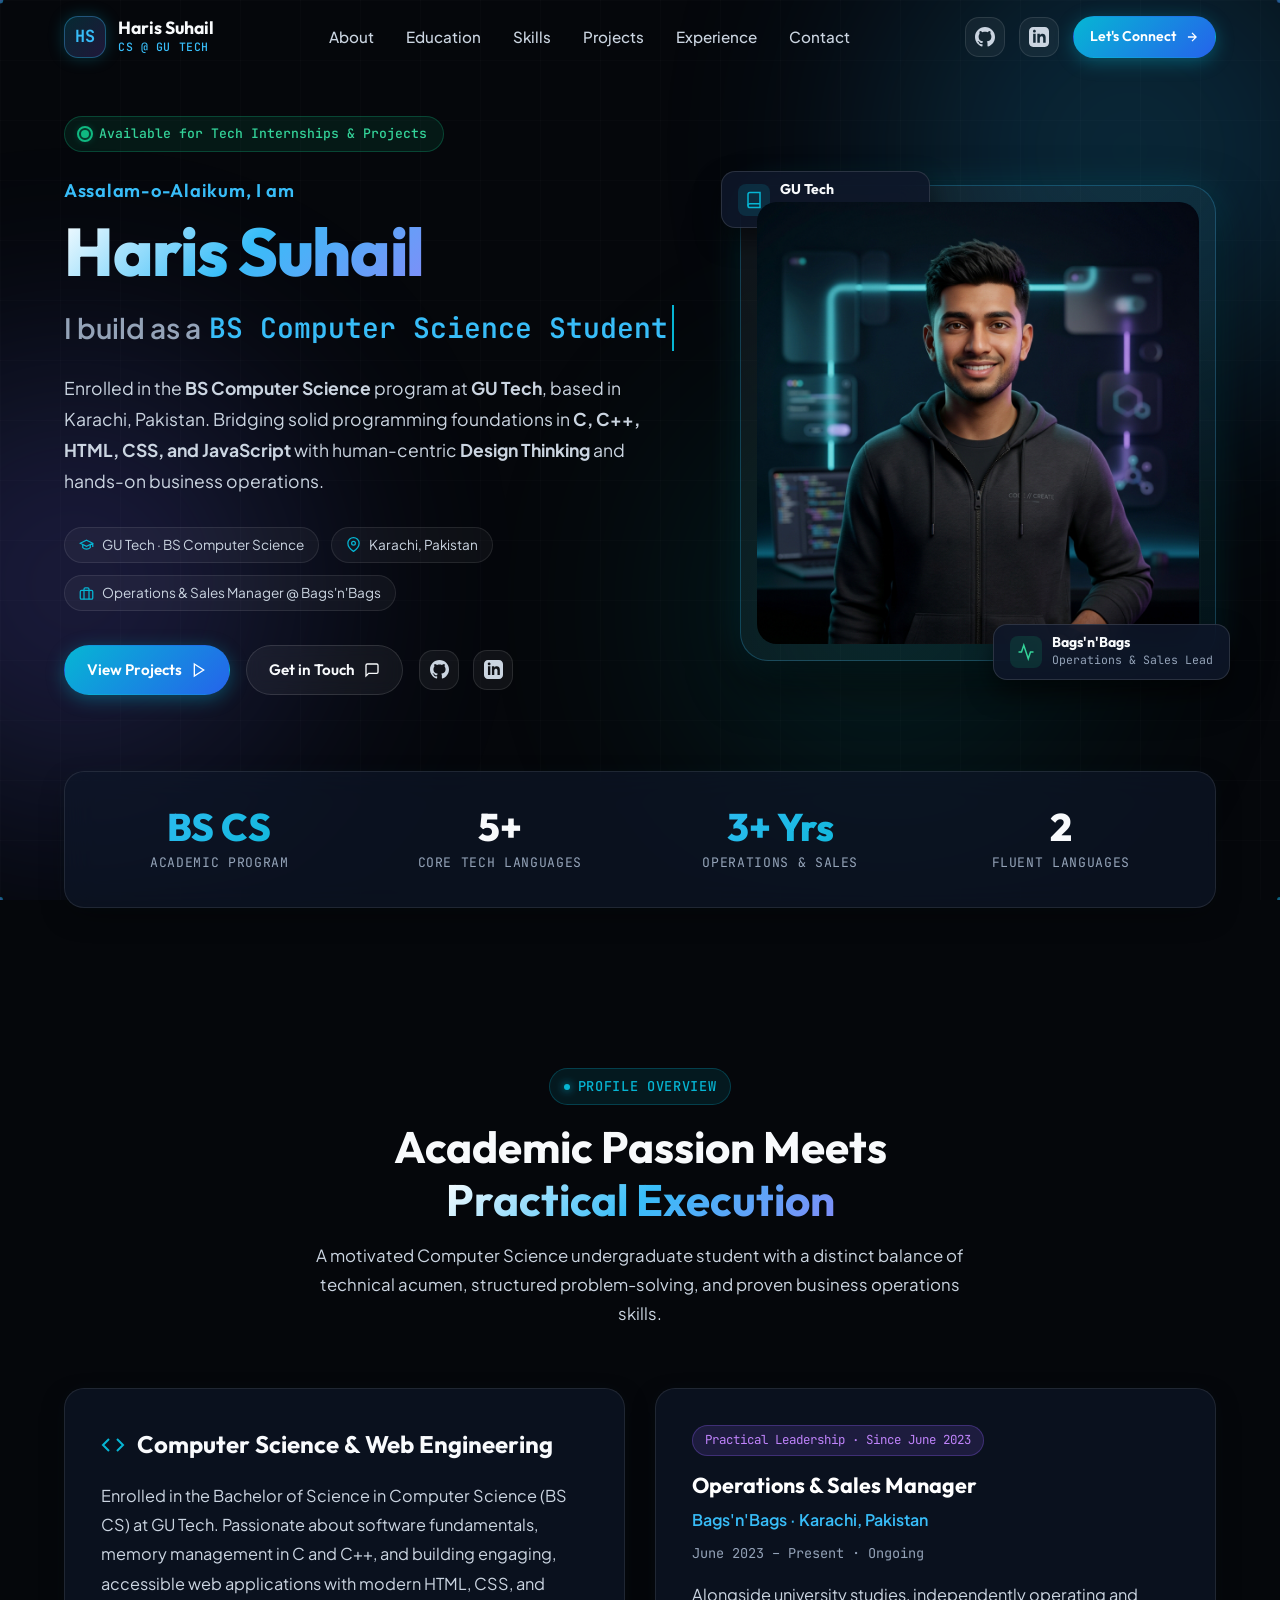
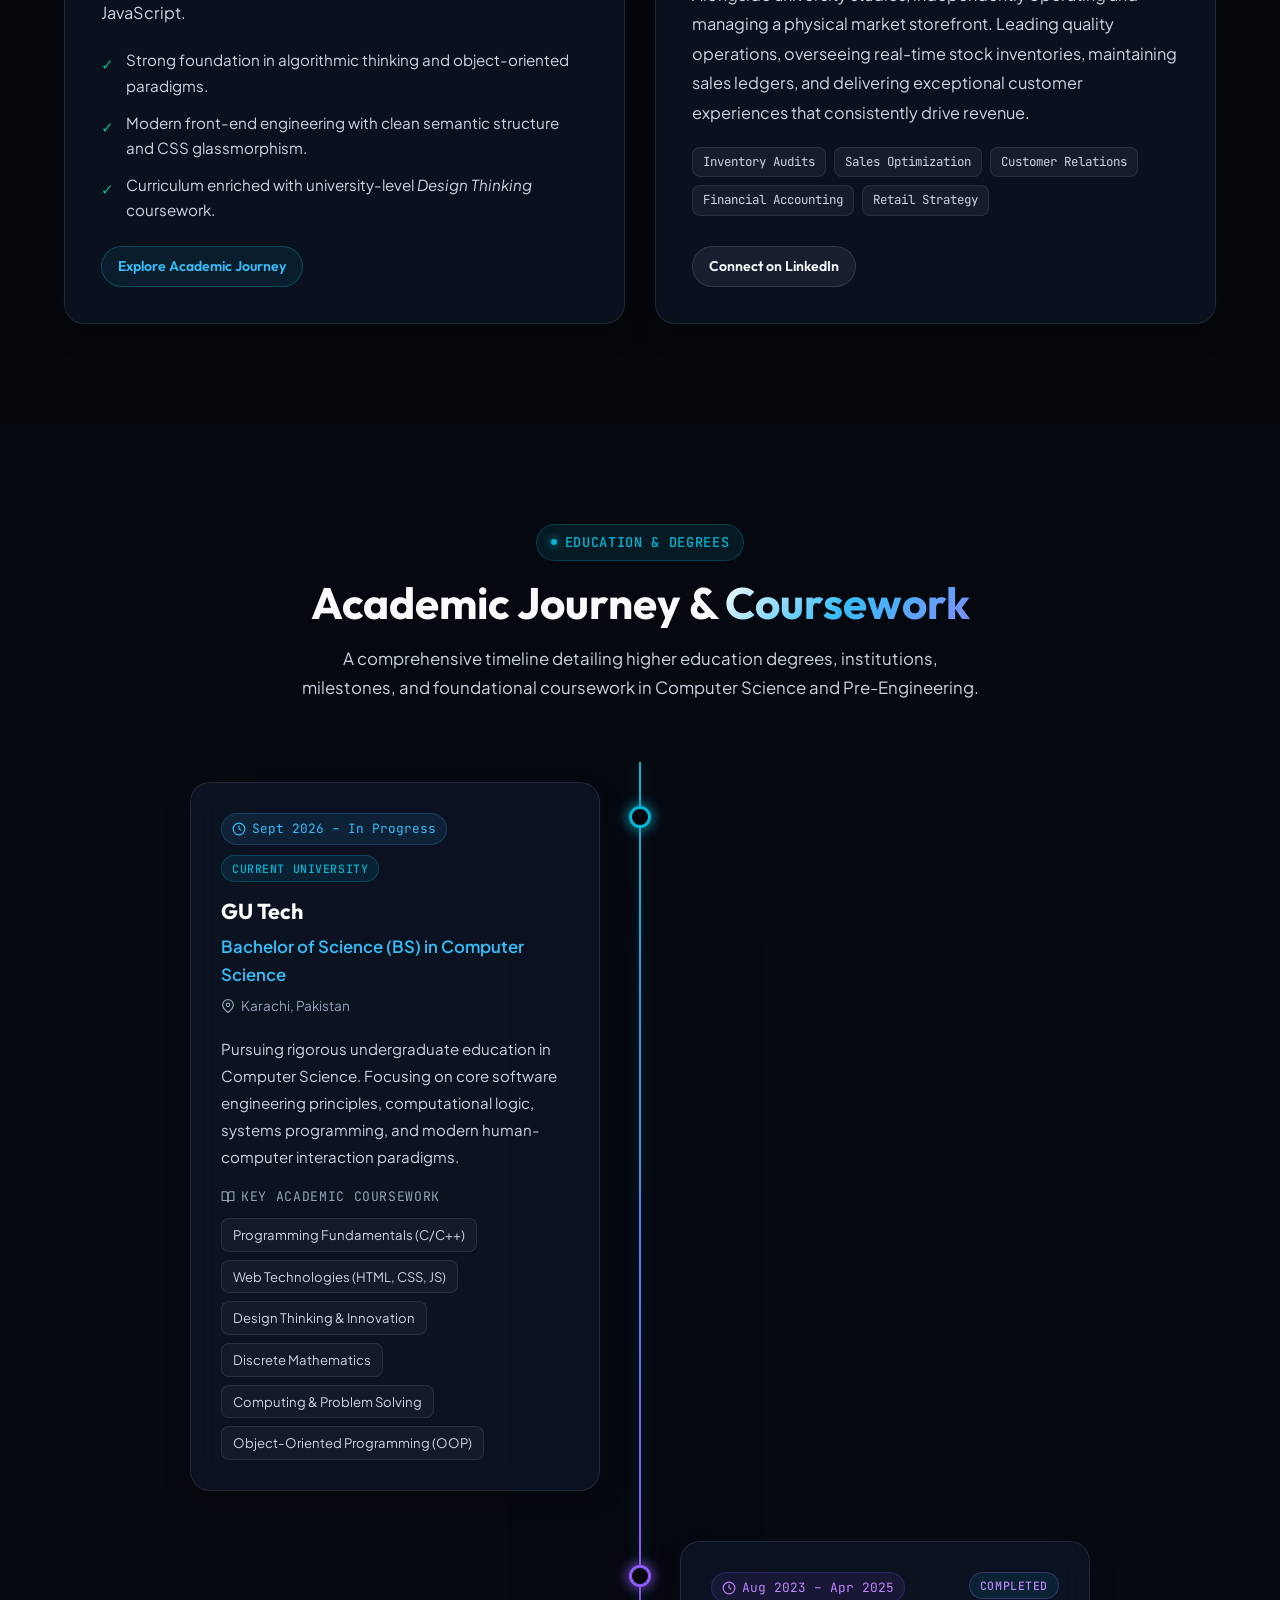
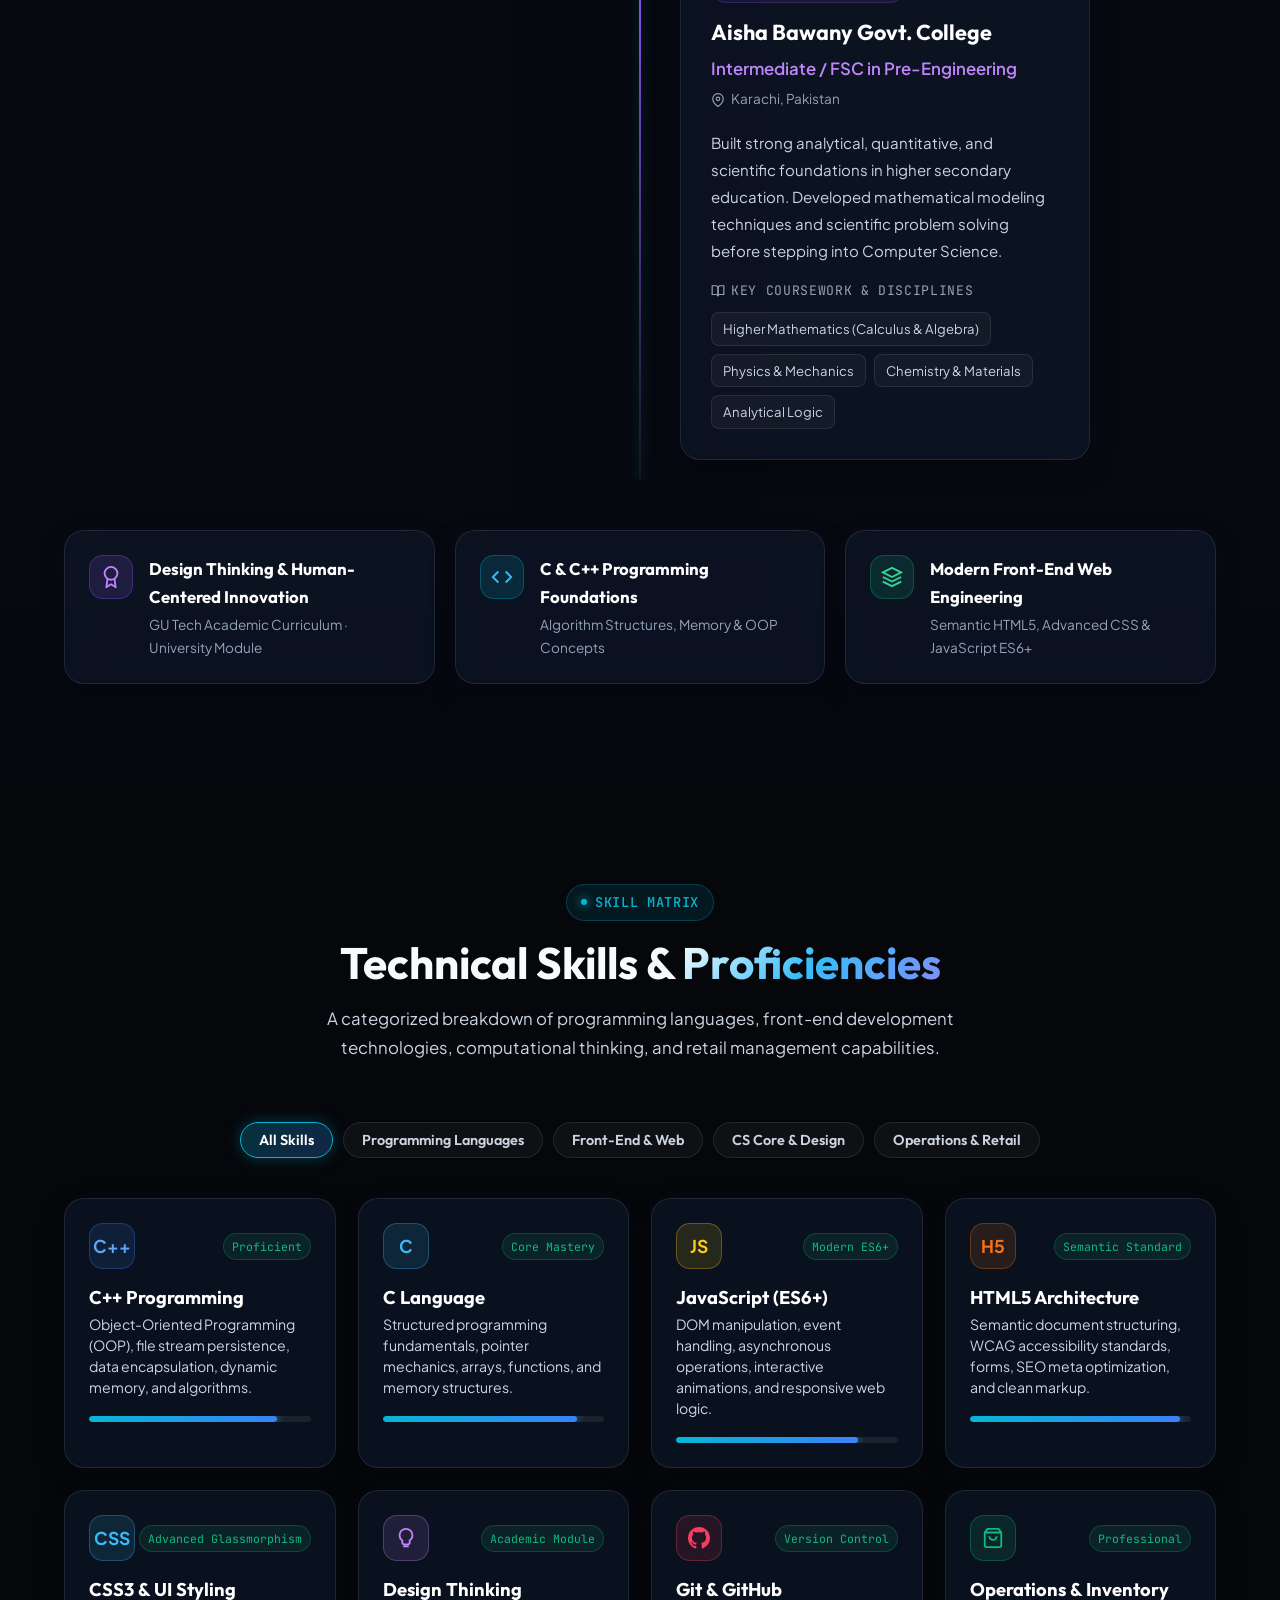
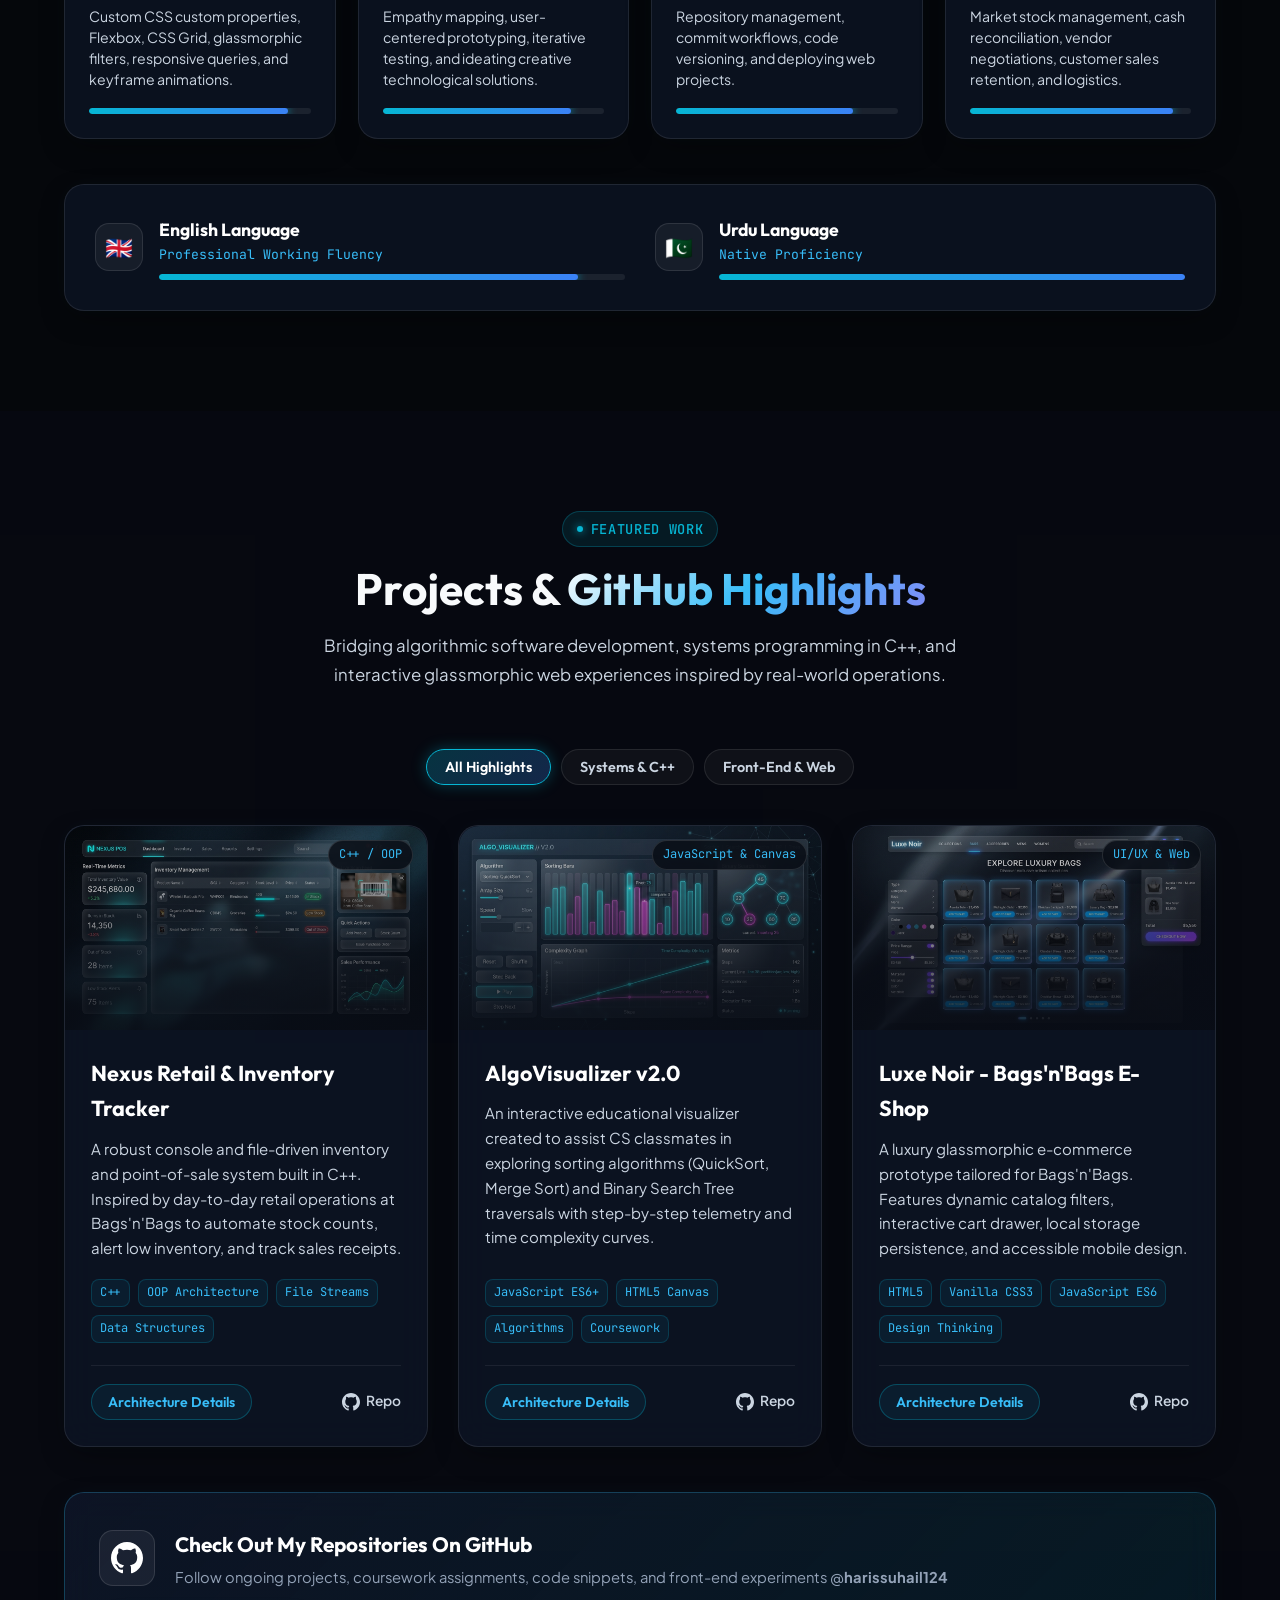
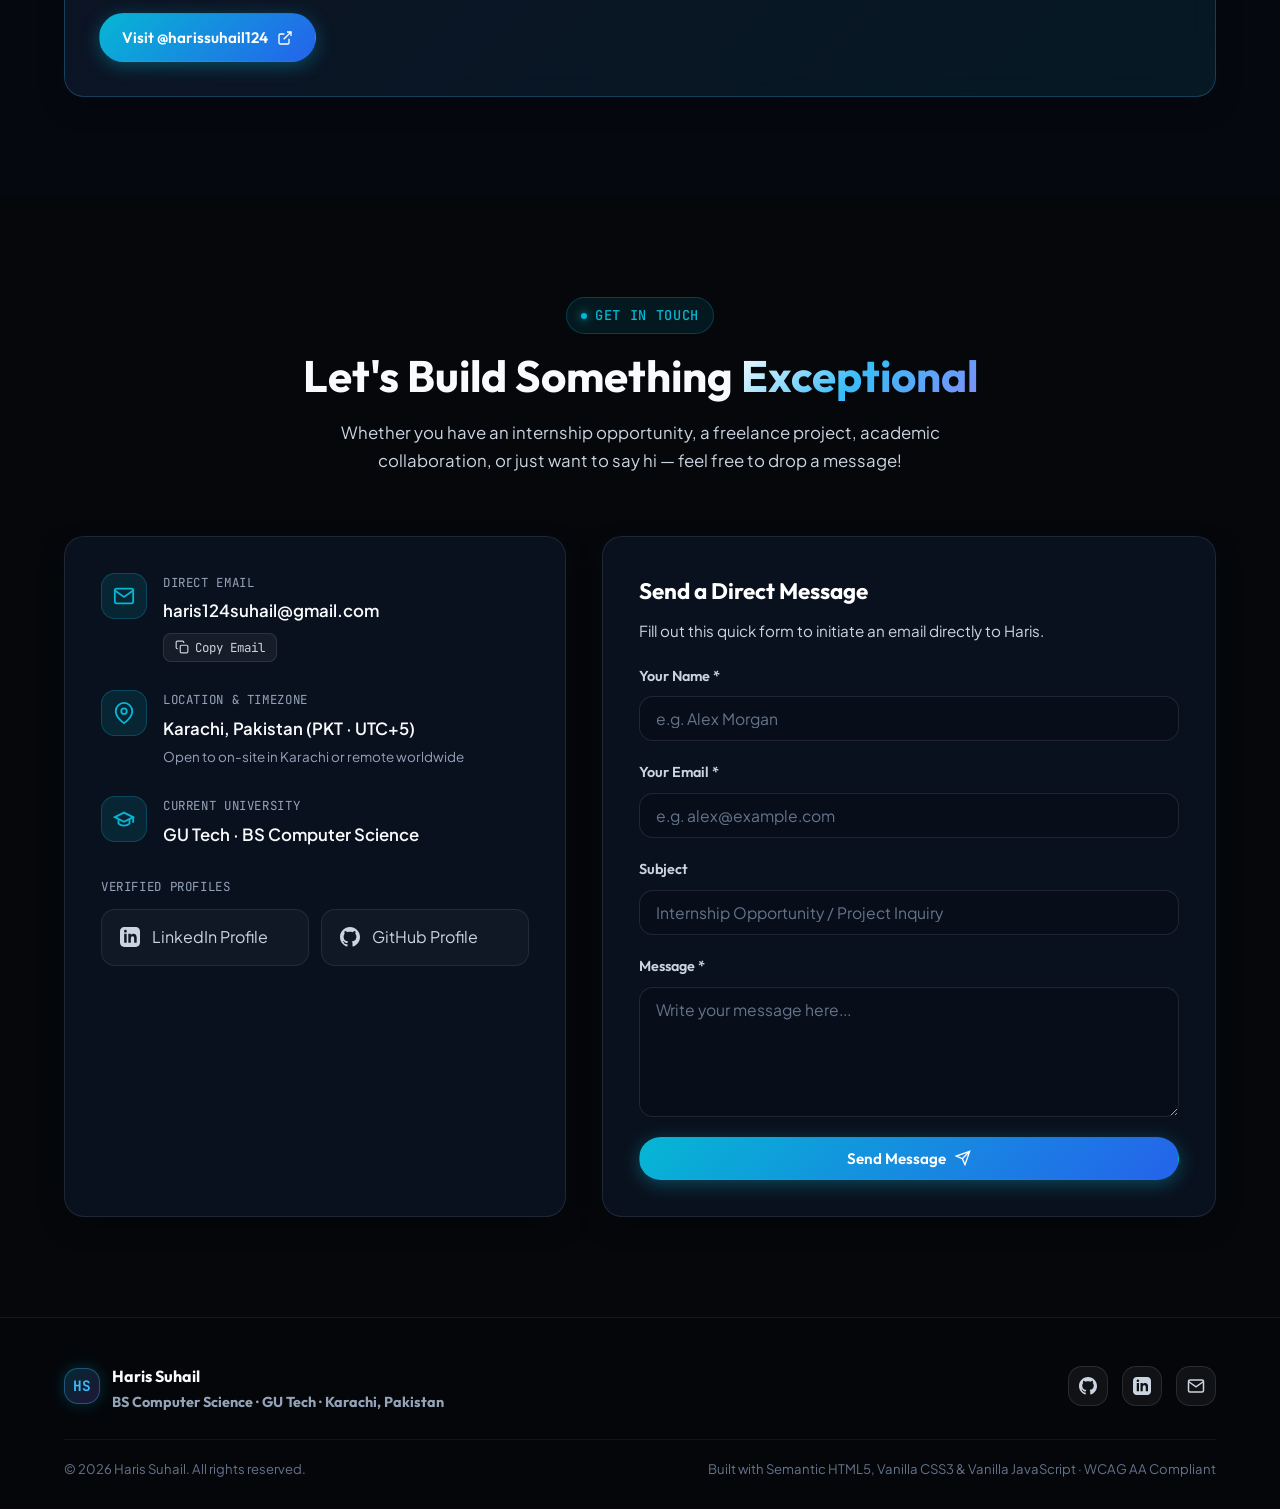
==== index.html @ 2cd6a923 "Pushing my first portfolio code" ====
<!DOCTYPE html>
<html lang="en">
<head>
  <meta charset="UTF-8">
  <meta name="viewport" content="width=device-width, initial-scale=1.0">
  <title>Haris Suhail | BS Computer Science Student & Front-End Developer</title>
  
  <!-- Meta Information & SEO -->
  <meta name="description" content="Personal Portfolio of Haris Suhail — BS Computer Science Student at GU Tech, Front-End Developer, and Operations Specialist based in Karachi, Pakistan. Explore academic coursework, projects, and skills.">
  <meta name="keywords" content="Haris Suhail, Computer Science, GU Tech, Aisha Bawany Govt College, Front-End Developer, C++, JavaScript, Karachi, Pakistan, Portfolio, Bags'n'Bags">
  <meta name="author" content="Haris Suhail">
  <meta name="theme-color" content="#05070b">

  <!-- Open Graph / Social Cards -->
  <meta property="og:type" content="website">
  <meta property="og:title" content="Haris Suhail | BS Computer Science & Front-End Developer">
  <meta property="og:description" content="Explore Haris Suhail's academic journey at GU Tech, technical skills in C, C++, HTML, CSS, JavaScript, and retail operations leadership.">
  <meta property="og:image" content="assets/avatar.jpg">
  
  <!-- Favicon -->
  <link rel="icon" type="image/svg+xml" href="data:image/svg+xml,<svg xmlns='http://www.w3.org/2000/svg' viewBox='0 0 100 100'><rect width='100' height='100' rx='25' fill='%2306b6d4'/><text x='50%' y='55%' dominant-baseline='central' text-anchor='middle' fill='%23000' font-size='50' font-family='sans-serif' font-weight='900'>HS</text></svg>">

  <!-- Google Fonts Preconnect -->
  <link rel="preconnect" href="https://fonts.googleapis.com">
  <link rel="preconnect" href="https://fonts.gstatic.com" crossorigin>

  <!-- Main Stylesheet -->
  <link rel="stylesheet" href="css/style.css">
</head>

<body>
  <!-- Keyboard Accessibility Skip Link -->
  <a href="#main-content" class="skip-link">Skip to main content</a>

  <!-- Ambient Dynamic Canvas Background & Glow Orbs -->
  <canvas id="ambient-canvas" aria-hidden="true"></canvas>
  <div class="background-glows" aria-hidden="true">
    <div class="glow-orb glow-orb-1"></div>
    <div class="glow-orb glow-orb-2"></div>
    <div class="glow-orb glow-orb-3"></div>
  </div>
  <div class="grid-overlay" aria-hidden="true"></div>

  <!-- ==========================================================================
       SITE HEADER & NAVIGATION
       ========================================================================== -->
  <header class="navbar-wrapper" role="banner">
    <div class="container navbar">
      <!-- Monogram Brand Logo -->
      <a href="#hero" class="nav-brand" aria-label="Haris Suhail Home">
        <div class="brand-badge" aria-hidden="true">HS</div>
        <div class="brand-text">
          <span class="brand-name">Haris Suhail</span>
          <span class="brand-tagline">CS @ GU TECH</span>
        </div>
      </a>

      <!-- Desktop Nav Menu -->
      <nav class="nav-navigation" aria-label="Primary Navigation">
        <ul class="nav-menu">
          <li><a href="#about" class="nav-link">About</a></li>
          <li><a href="#education" class="nav-link">Education</a></li>
          <li><a href="#skills" class="nav-link">Skills</a></li>
          <li><a href="#projects" class="nav-link">Projects</a></li>
          <li><a href="#experience" class="nav-link">Experience</a></li>
          <li><a href="#contact" class="nav-link">Contact</a></li>
        </ul>
      </nav>

      <!-- Desktop Actions -->
      <div class="nav-actions">
        <a href="https://github.com/harissuhail124" target="_blank" rel="noopener noreferrer" class="social-icon-btn" aria-label="GitHub Profile" title="GitHub Profile">
          <svg width="20" height="20" fill="currentColor" viewBox="0 0 24 24" aria-hidden="true"><path d="M12 0c-6.626 0-12 5.373-12 12 0 5.302 3.438 9.8 8.207 11.387.599.111.793-.261.793-.577v-2.234c-3.338.726-4.033-1.416-4.033-1.416-.546-1.387-1.333-1.756-1.333-1.756-1.089-.745.083-.729.083-.729 1.205.084 1.839 1.237 1.839 1.237 1.07 1.834 2.807 1.304 3.492.997.107-.775.418-1.305.762-1.604-2.665-.305-5.467-1.334-5.467-5.931 0-1.311.469-2.381 1.236-3.221-.124-.303-.535-1.524.117-3.176 0 0 1.008-.322 3.301 1.23.957-.266 1.983-.399 3.003-.404 1.02.005 2.047.138 3.006.404 2.291-1.552 3.297-1.23 3.297-1.23.653 1.653.242 2.874.118 3.176.77.84 1.235 1.911 1.235 3.221 0 4.609-2.807 5.624-5.479 5.921.43.372.823 1.102.823 2.222v3.293c0 .319.192.694.801.576 4.765-1.589 8.199-6.086 8.199-11.386 0-6.627-5.373-12-12-12z"/></svg>
        </a>
        <a href="https://www.linkedin.com/in/haris-suhail-5436482b0/?lipi=urn%3Ali%3Apage%3Ad_flagship3_profile_view_base_contact_details%3B%2B8%2BP4H3%2FSPmTKkFSfOHPBg%3D%3D" target="_blank" rel="noopener noreferrer" class="social-icon-btn" aria-label="LinkedIn Profile" title="LinkedIn Profile">
          <svg width="20" height="20" fill="currentColor" viewBox="0 0 24 24" aria-hidden="true"><path d="M19 0h-14c-2.761 0-5 2.239-5 5v14c0 2.761 2.239 5 5 5h14c2.762 0 5-2.239 5-5v-14c0-2.761-2.238-5-5-5zm-11 19h-3v-11h3v11zm-1.5-12.268c-.966 0-1.75-.79-1.75-1.764s.784-1.764 1.75-1.764 1.75.79 1.75 1.764-.783 1.764-1.75 1.764zm13.5 12.268h-3v-5.604c0-3.368-4-3.113-4 0v5.604h-3v-11h3v1.765c1.396-2.586 7-2.777 7 2.476v6.759z"/></svg>
        </a>
        <a href="#contact" class="btn btn-primary btn-sm">
          <span>Let's Connect</span>
          <svg width="14" height="14" fill="none" stroke="currentColor" stroke-width="2.2" viewBox="0 0 24 24" aria-hidden="true"><path d="M5 12h14M12 5l7 7-7 7"/></svg>
        </a>
      </div>

      <!-- Mobile Hamburger Button -->
      <button class="mobile-toggle" id="mobile-toggle" aria-label="Toggle Navigation Menu" aria-expanded="false" aria-controls="mobile-drawer">
        <span class="hamburger-line" aria-hidden="true"></span>
      </button>
    </div>
  </header>

  <!-- Mobile Navigation Drawer -->
  <div class="drawer-backdrop" id="drawer-backdrop" aria-hidden="true"></div>
  <aside class="mobile-drawer" id="mobile-drawer" aria-label="Mobile Menu">
    <ul class="mobile-menu-links">
      <li><a href="#about" class="mobile-nav-link">About</a></li>
      <li><a href="#education" class="mobile-nav-link">Education Journey</a></li>
      <li><a href="#skills" class="mobile-nav-link">Technical Skills</a></li>
      <li><a href="#projects" class="mobile-nav-link">Projects & GitHub</a></li>
      <li><a href="#experience" class="mobile-nav-link">Operations Experience</a></li>
      <li><a href="#contact" class="mobile-nav-link">Contact & Socials</a></li>
    </ul>

    <div class="mobile-drawer-footer">
      <div class="mobile-socials">
        <a href="https://github.com/harissuhail124" target="_blank" rel="noopener noreferrer" class="social-icon-btn" aria-label="GitHub Profile">
          <svg width="20" height="20" fill="currentColor" viewBox="0 0 24 24"><path d="M12 0c-6.626 0-12 5.373-12 12 0 5.302 3.438 9.8 8.207 11.387.599.111.793-.261.793-.577v-2.234c-3.338.726-4.033-1.416-4.033-1.416-.546-1.387-1.333-1.756-1.333-1.756-1.089-.745.083-.729.083-.729 1.205.084 1.839 1.237 1.839 1.237 1.07 1.834 2.807 1.304 3.492.997.107-.775.418-1.305.762-1.604-2.665-.305-5.467-1.334-5.467-5.931 0-1.311.469-2.381 1.236-3.221-.124-.303-.535-1.524.117-3.176 0 0 1.008-.322 3.301 1.23.957-.266 1.983-.399 3.003-.404 1.02.005 2.047.138 3.006.404 2.291-1.552 3.297-1.23 3.297-1.23.653 1.653.242 2.874.118 3.176.77.84 1.235 1.911 1.235 3.221 0 4.609-2.807 5.624-5.479 5.921.43.372.823 1.102.823 2.222v3.293c0 .319.192.694.801.576 4.765-1.589 8.199-6.086 8.199-11.386 0-6.627-5.373-12-12-12z"/></svg>
        </a>
        <a href="https://www.linkedin.com/in/haris-suhail-5436482b0/?lipi=urn%3Ali%3Apage%3Ad_flagship3_profile_view_base_contact_details%3B%2B8%2BP4H3%2FSPmTKkFSfOHPBg%3D%3D" target="_blank" rel="noopener noreferrer" class="social-icon-btn" aria-label="LinkedIn Profile">
          <svg width="20" height="20" fill="currentColor" viewBox="0 0 24 24"><path d="M19 0h-14c-2.761 0-5 2.239-5 5v14c0 2.761 2.239 5 5 5h14c2.762 0 5-2.239 5-5v-14c0-2.761-2.238-5-5-5zm-11 19h-3v-11h3v11zm-1.5-12.268c-.966 0-1.75-.79-1.75-1.764s.784-1.764 1.75-1.764 1.75.79 1.75 1.764-.783 1.764-1.75 1.764zm13.5 12.268h-3v-5.604c0-3.368-4-3.113-4 0v5.604h-3v-11h3v1.765c1.396-2.586 7-2.777 7 2.476v6.759z"/></svg>
        </a>
        <a href="mailto:haris124suhail@gmail.com" class="social-icon-btn" aria-label="Send Email">
          <svg width="20" height="20" fill="none" stroke="currentColor" stroke-width="2" viewBox="0 0 24 24"><path d="M4 4h16c1.1 0 2 .9 2 2v12c0 1.1-.9 2-2 2H4c-1.1 0-2-.9-2-2V6c0-1.1.9-2 2-2z"></path><polyline points="22,6 12,13 2,6"></polyline></svg>
        </a>
      </div>
      <a href="#contact" class="btn btn-primary" style="width: 100%;">Contact Haris</a>
    </div>
  </aside>

  <!-- ==========================================================================
       MAIN CONTENT
       ========================================================================== -->
  <main id="main-content">
    
    <!-- 1. HERO SECTION -->
    <section id="hero" class="hero-section" aria-labelledby="hero-title">
      <div class="container">
        <div class="hero-grid">
          
          <!-- Hero Text & Pitch -->
          <div class="hero-content">
            <div class="status-pill">
              <span class="pulse-dot" aria-hidden="true"></span>
              <span class="status-text">Available for Tech Internships & Projects</span>
            </div>

            <p class="hero-greeting">Assalam-o-Alaikum, I am</p>
            <h1 id="hero-title" class="hero-title">
              <span class="gradient-text">Haris Suhail</span>
            </h1>

            <!-- Animated Role Rotator -->
            <div class="typewriter-wrapper" aria-live="polite">
              <span class="typewriter-prefix">I build as a</span>
              <span id="typewriter-text" class="typewriter-text">BS Computer Science Student</span>
            </div>

            <p class="hero-bio">
              Enrolled in the <strong>BS Computer Science</strong> program at <strong>GU Tech</strong>, based in Karachi, Pakistan. 
              Bridging solid programming foundations in <strong>C, C++, HTML, CSS, and JavaScript</strong> with human-centric 
              <strong>Design Thinking</strong> and hands-on business operations.
            </p>

            <!-- Quick Metadata Badges -->
            <div class="hero-chips">
              <div class="hero-chip">
                <svg width="15" height="15" fill="none" stroke="currentColor" stroke-width="2" viewBox="0 0 24 24"><path d="M22 10v6M2 10l10-5 10 5-10 5z"></path><path d="M6 12v5c3 3 9 3 12 0v-5"></path></svg>
                <span>GU Tech · BS Computer Science</span>
              </div>
              <div class="hero-chip">
                <svg width="15" height="15" fill="none" stroke="currentColor" stroke-width="2" viewBox="0 0 24 24"><path d="M21 10c0 7-9 13-9 13s-9-6-9-13a9 9 0 0 1 18 0z"></path><circle cx="12" cy="10" r="3"></circle></svg>
                <span>Karachi, Pakistan</span>
              </div>
              <div class="hero-chip">
                <svg width="15" height="15" fill="none" stroke="currentColor" stroke-width="2" viewBox="0 0 24 24"><rect x="2" y="7" width="20" height="14" rx="2" ry="2"></rect><path d="M16 21V5a2 2 0 0 0-2-2h-4a2 2 0 0 0-2 2v16"></path></svg>
                <span>Operations & Sales Manager @ Bags'n'Bags</span>
              </div>
            </div>

            <!-- CTAs and Social Links -->
            <div class="hero-cta-group">
              <a href="#projects" class="btn btn-primary">
                <span>View Projects</span>
                <svg width="16" height="16" fill="none" stroke="currentColor" stroke-width="2" viewBox="0 0 24 24"><polygon points="5 3 19 12 5 21 5 3"></polygon></svg>
              </a>
              <a href="#contact" class="btn btn-secondary">
                <span>Get in Touch</span>
                <svg width="16" height="16" fill="none" stroke="currentColor" stroke-width="2" viewBox="0 0 24 24"><path d="M21 15a2 2 0 0 1-2 2H7l-4 4V5a2 2 0 0 1 2-2h14a2 2 0 0 1 2 2z"></path></svg>
              </a>
              
              <!-- Direct Links Strip -->
              <div class="hero-social-strip">
                <a href="https://github.com/harissuhail124" target="_blank" rel="noopener noreferrer" class="social-icon-btn" aria-label="Visit GitHub Profile (harissuhail124)" title="GitHub">
                  <svg width="19" height="19" fill="currentColor" viewBox="0 0 24 24"><path d="M12 0c-6.626 0-12 5.373-12 12 0 5.302 3.438 9.8 8.207 11.387.599.111.793-.261.793-.577v-2.234c-3.338.726-4.033-1.416-4.033-1.416-.546-1.387-1.333-1.756-1.333-1.756-1.089-.745.083-.729.083-.729 1.205.084 1.839 1.237 1.839 1.237 1.07 1.834 2.807 1.304 3.492.997.107-.775.418-1.305.762-1.604-2.665-.305-5.467-1.334-5.467-5.931 0-1.311.469-2.381 1.236-3.221-.124-.303-.535-1.524.117-3.176 0 0 1.008-.322 3.301 1.23.957-.266 1.983-.399 3.003-.404 1.02.005 2.047.138 3.006.404 2.291-1.552 3.297-1.23 3.297-1.23.653 1.653.242 2.874.118 3.176.77.84 1.235 1.911 1.235 3.221 0 4.609-2.807 5.624-5.479 5.921.43.372.823 1.102.823 2.222v3.293c0 .319.192.694.801.576 4.765-1.589 8.199-6.086 8.199-11.386 0-6.627-5.373-12-12-12z"/></svg>
                </a>
                <a href="https://www.linkedin.com/in/haris-suhail-5436482b0/?lipi=urn%3Ali%3Apage%3Ad_flagship3_profile_view_base_contact_details%3B%2B8%2BP4H3%2FSPmTKkFSfOHPBg%3D%3D" target="_blank" rel="noopener noreferrer" class="social-icon-btn" aria-label="Visit LinkedIn Profile" title="LinkedIn">
                  <svg width="19" height="19" fill="currentColor" viewBox="0 0 24 24"><path d="M19 0h-14c-2.761 0-5 2.239-5 5v14c0 2.761 2.239 5 5 5h14c2.762 0 5-2.239 5-5v-14c0-2.761-2.238-5-5-5zm-11 19h-3v-11h3v11zm-1.5-12.268c-.966 0-1.75-.79-1.75-1.764s.784-1.764 1.75-1.764 1.75.79 1.75 1.764-.783 1.764-1.75 1.764zm13.5 12.268h-3v-5.604c0-3.368-4-3.113-4 0v5.604h-3v-11h3v1.765c1.396-2.586 7-2.777 7 2.476v6.759z"/></svg>
                </a>
              </div>
            </div>
          </div>

          <!-- Hero Visual: Glassmorphism Avatar Card with Floating Widgets -->
          <div class="hero-visual">
            <div class="hero-avatar-card">
              <!-- Floating Pill 1: Academic Track -->
              <div class="float-card float-card-top" aria-hidden="true">
                <div class="float-icon">
                  <svg width="18" height="18" fill="none" stroke="currentColor" stroke-width="2" viewBox="0 0 24 24"><path d="M4 19.5A2.5 2.5 0 0 1 6.5 17H20"></path><path d="M6.5 2H20v20H6.5A2.5 2.5 0 0 1 4 19.5v-15A2.5 2.5 0 0 1 6.5 2z"></path></svg>
                </div>
                <div>
                  <div class="float-text-title">GU Tech</div>
                  <div class="float-text-sub">BS Computer Science</div>
                </div>
              </div>

              <!-- Main Avatar Image -->
              <div class="avatar-image-container">
                <img src="assets/avatar.jpg" alt="Portrait illustration of Haris Suhail, BS Computer Science student and developer" class="avatar-image">
              </div>

              <!-- Floating Pill 2: Practical Management -->
              <div class="float-card float-card-bottom" aria-hidden="true">
                <div class="float-icon" style="background: rgba(16, 185, 129, 0.15); color: #34d399;">
                  <svg width="18" height="18" fill="none" stroke="currentColor" stroke-width="2" viewBox="0 0 24 24"><polyline points="22 12 18 12 15 21 9 3 6 12 2 12"></polyline></svg>
                </div>
                <div>
                  <div class="float-text-title">Bags'n'Bags</div>
                  <div class="float-text-sub">Operations & Sales Lead</div>
                </div>
              </div>
            </div>
          </div>

        </div>

        <!-- Metric Counter Strip -->
        <div class="glass-card stats-strip" aria-label="Key Profile Stats">
          <div class="stat-item">
            <div class="stat-number gradient-text-cyan">BS CS</div>
            <div class="stat-label">Academic Program</div>
          </div>
          <div class="stat-item">
            <div class="stat-number">5+</div>
            <div class="stat-label">Core Tech Languages</div>
          </div>
          <div class="stat-item">
            <div class="stat-number gradient-text-cyan">3+ Yrs</div>
            <div class="stat-label">Operations & Sales</div>
          </div>
          <div class="stat-item">
            <div class="stat-number">2</div>
            <div class="stat-label">Fluent Languages</div>
          </div>
        </div>

      </div>
    </section>

    <!-- ==========================================================================
         2. ABOUT & LEADERSHIP MATRIX SECTION
         ========================================================================== -->
    <section id="about" class="section" aria-labelledby="about-heading">
      <div class="container">
        
        <div class="section-header">
          <div class="section-tag">
            <span class="section-tag-dot" aria-hidden="true"></span>
            <span>Profile Overview</span>
          </div>
          <h2 id="about-heading" class="section-title">Academic Passion Meets <span class="gradient-text">Practical Execution</span></h2>
          <p class="section-desc">
            A motivated Computer Science undergraduate student with a distinct balance of technical acumen, structured problem-solving, and proven business operations skills.
          </p>
        </div>

        <div class="about-grid">
          <!-- Card 1: The CS Student & Developer -->
          <article class="glass-card about-card">
            <div>
              <h3 class="about-card-title">
                <svg width="24" height="24" fill="none" stroke="currentColor" stroke-width="2" viewBox="0 0 24 24"><polyline points="16 18 22 12 16 6"></polyline><polyline points="8 6 2 12 8 18"></polyline></svg>
                <span>Computer Science & Web Engineering</span>
              </h3>
              <p class="about-text">
                Enrolled in the Bachelor of Science in Computer Science (BS CS) at GU Tech. Passionate about software fundamentals, memory management in C and C++, and building engaging, accessible web applications with modern HTML, CSS, and JavaScript.
              </p>
              <ul class="about-features-list">
                <li class="about-feature-item">
                  <span class="feature-check">✓</span>
                  <span>Strong foundation in algorithmic thinking and object-oriented paradigms.</span>
                </li>
                <li class="about-feature-item">
                  <span class="feature-check">✓</span>
                  <span>Modern front-end engineering with clean semantic structure and CSS glassmorphism.</span>
                </li>
                <li class="about-feature-item">
                  <span class="feature-check">✓</span>
                  <span>Curriculum enriched with university-level <em>Design Thinking</em> coursework.</span>
                </li>
              </ul>
            </div>
            <div style="margin-top: 24px;">
              <a href="#education" class="btn btn-outline-cyan btn-sm">Explore Academic Journey</a>
            </div>
          </article>

          <!-- Card 2: Operations & Sales Manager at Bags'n'Bags -->
          <article class="glass-card about-card" id="experience">
            <div>
              <span class="exp-badge">Practical Leadership · Since June 2023</span>
              <h3 class="exp-role-title">Operations & Sales Manager</h3>
              <div class="exp-company">Bags'n'Bags · Karachi, Pakistan</div>
              <div class="exp-dates">June 2023 – Present · Ongoing</div>
              <p class="about-text">
                Alongside university studies, independently operating and managing a physical market storefront. Leading quality operations, overseeing real-time stock inventories, maintaining sales ledgers, and delivering exceptional customer experiences that consistently drive revenue.
              </p>
              <div class="exp-tags">
                <span class="exp-tag">Inventory Audits</span>
                <span class="exp-tag">Sales Optimization</span>
                <span class="exp-tag">Customer Relations</span>
                <span class="exp-tag">Financial Accounting</span>
                <span class="exp-tag">Retail Strategy</span>
              </div>
            </div>
            <div style="margin-top: 24px;">
              <a href="#contact" class="btn btn-secondary btn-sm">Connect on LinkedIn</a>
            </div>
          </article>
        </div>

      </div>
    </section>

    <!-- ==========================================================================
         3. EDUCATION & ACADEMIC JOURNEY (TIMELINE VIEW)
         ========================================================================== -->
    <section id="education" class="section" aria-labelledby="education-heading" style="background: rgba(9, 13, 24, 0.45);">
      <div class="container">
        
        <div class="section-header">
          <div class="section-tag">
            <span class="section-tag-dot" aria-hidden="true"></span>
            <span>Education & Degrees</span>
          </div>
          <h2 id="education-heading" class="section-title">Academic Journey & <span class="gradient-text">Coursework</span></h2>
          <p class="section-desc">
            A comprehensive timeline detailing higher education degrees, institutions, milestones, and foundational coursework in Computer Science and Pre-Engineering.
          </p>
        </div>

        <!-- Vertical Interactive Timeline -->
        <div class="timeline-container">
          
          <!-- Milestone 1: GU Tech -->
          <div class="timeline-item">
            <div class="timeline-node" aria-hidden="true"></div>
            <div class="timeline-content-wrapper">
              <article class="glass-card timeline-card">
                <div class="timeline-header">
                  <div class="timeline-dates">
                    <svg width="14" height="14" fill="none" stroke="currentColor" stroke-width="2" viewBox="0 0 24 24"><circle cx="12" cy="12" r="10"></circle><polyline points="12 6 12 12 16 14"></polyline></svg>
                    <span>Sept 2026 – In Progress</span>
                  </div>
                  <span class="section-tag" style="padding: 3px 10px; font-size: 0.72rem; margin: 0;">Current University</span>
                </div>

                <h3 class="timeline-institution">GU Tech</h3>
                <div class="timeline-degree">Bachelor of Science (BS) in Computer Science</div>
                <div class="timeline-location">
                  <svg width="14" height="14" fill="none" stroke="currentColor" stroke-width="2" viewBox="0 0 24 24"><path d="M21 10c0 7-9 13-9 13s-9-6-9-13a9 9 0 0 1 18 0z"></path><circle cx="12" cy="10" r="3"></circle></svg>
                  <span>Karachi, Pakistan</span>
                </div>

                <p class="about-text" style="font-size: 0.94rem; margin-bottom: 16px;">
                  Pursuing rigorous undergraduate education in Computer Science. Focusing on core software engineering principles, computational logic, systems programming, and modern human-computer interaction paradigms.
                </p>

                <!-- Key Coursework -->
                <div class="coursework-title">
                  <svg width="14" height="14" fill="none" stroke="currentColor" stroke-width="2" viewBox="0 0 24 24"><path d="M2 3h6a4 4 0 0 1 4 4v14a3 3 0 0 0-3-3H2z"></path><path d="M22 3h-6a4 4 0 0 0-4 4v14a3 3 0 0 1 3-3h7z"></path></svg>
                  <span>Key Academic Coursework</span>
                </div>
                <div class="coursework-badges">
                  <span class="course-badge">Programming Fundamentals (C/C++)</span>
                  <span class="course-badge">Web Technologies (HTML, CSS, JS)</span>
                  <span class="course-badge">Design Thinking & Innovation</span>
                  <span class="course-badge">Discrete Mathematics</span>
                  <span class="course-badge">Computing & Problem Solving</span>
                  <span class="course-badge">Object-Oriented Programming (OOP)</span>
                </div>
              </article>
            </div>
          </div>

          <!-- Milestone 2: Aisha Bawany Govt. College -->
          <div class="timeline-item">
            <div class="timeline-node" aria-hidden="true" style="border-color: var(--accent-purple); box-shadow: 0 0 14px var(--accent-purple);"></div>
            <div class="timeline-content-wrapper">
              <article class="glass-card timeline-card">
                <div class="timeline-header">
                  <div class="timeline-dates" style="color: #c084fc; background: rgba(139, 92, 246, 0.1); border-color: rgba(139, 92, 246, 0.2);">
                    <svg width="14" height="14" fill="none" stroke="currentColor" stroke-width="2" viewBox="0 0 24 24"><circle cx="12" cy="12" r="10"></circle><polyline points="12 6 12 12 16 14"></polyline></svg>
                    <span>Aug 2023 – Apr 2025</span>
                  </div>
                  <span class="section-tag" style="padding: 3px 10px; font-size: 0.72rem; margin: 0; border-color: rgba(139, 92, 246, 0.3); color: #c084fc;">Completed</span>
                </div>

                <h3 class="timeline-institution">Aisha Bawany Govt. College</h3>
                <div class="timeline-degree" style="color: #c084fc;">Intermediate / FSC in Pre-Engineering</div>
                <div class="timeline-location">
                  <svg width="14" height="14" fill="none" stroke="currentColor" stroke-width="2" viewBox="0 0 24 24"><path d="M21 10c0 7-9 13-9 13s-9-6-9-13a9 9 0 0 1 18 0z"></path><circle cx="12" cy="10" r="3"></circle></svg>
                  <span>Karachi, Pakistan</span>
                </div>

                <p class="about-text" style="font-size: 0.94rem; margin-bottom: 16px;">
                  Built strong analytical, quantitative, and scientific foundations in higher secondary education. Developed mathematical modeling techniques and scientific problem solving before stepping into Computer Science.
                </p>

                <!-- Key Coursework -->
                <div class="coursework-title">
                  <svg width="14" height="14" fill="none" stroke="currentColor" stroke-width="2" viewBox="0 0 24 24"><path d="M2 3h6a4 4 0 0 1 4 4v14a3 3 0 0 0-3-3H2z"></path><path d="M22 3h-6a4 4 0 0 0-4 4v14a3 3 0 0 1 3-3h7z"></path></svg>
                  <span>Key Coursework & Disciplines</span>
                </div>
                <div class="coursework-badges">
                  <span class="course-badge">Higher Mathematics (Calculus & Algebra)</span>
                  <span class="course-badge">Physics & Mechanics</span>
                  <span class="course-badge">Chemistry & Materials</span>
                  <span class="course-badge">Analytical Logic</span>
                </div>
              </article>
            </div>
          </div>

        </div>

        <!-- Academic Certifications & Continuous Learning Cards -->
        <div class="certifications-grid">
          <div class="glass-card cert-card">
            <div class="cert-icon">
              <svg width="22" height="22" fill="none" stroke="currentColor" stroke-width="2" viewBox="0 0 24 24"><circle cx="12" cy="8" r="7"></circle><polyline points="8.21 13.89 7 23 12 20 17 23 15.79 13.88"></polyline></svg>
            </div>
            <div>
              <div class="cert-title">Design Thinking & Human-Centered Innovation</div>
              <div class="cert-issuer">GU Tech Academic Curriculum · University Module</div>
            </div>
          </div>

          <div class="glass-card cert-card">
            <div class="cert-icon" style="background: rgba(6, 182, 212, 0.15); border-color: rgba(6, 182, 212, 0.3); color: var(--accent-sky);">
              <svg width="22" height="22" fill="none" stroke="currentColor" stroke-width="2" viewBox="0 0 24 24"><polyline points="16 18 22 12 16 6"></polyline><polyline points="8 6 2 12 8 18"></polyline></svg>
            </div>
            <div>
              <div class="cert-title">C & C++ Programming Foundations</div>
              <div class="cert-issuer">Algorithm Structures, Memory & OOP Concepts</div>
            </div>
          </div>

          <div class="glass-card cert-card">
            <div class="cert-icon" style="background: rgba(16, 185, 129, 0.15); border-color: rgba(16, 185, 129, 0.3); color: #34d399;">
              <svg width="22" height="22" fill="none" stroke="currentColor" stroke-width="2" viewBox="0 0 24 24"><polygon points="12 2 2 7 12 12 22 7 12 2"></polygon><polyline points="2 17 12 22 22 17"></polyline><polyline points="2 12 12 17 22 12"></polyline></svg>
            </div>
            <div>
              <div class="cert-title">Modern Front-End Web Engineering</div>
              <div class="cert-issuer">Semantic HTML5, Advanced CSS & JavaScript ES6+</div>
            </div>
          </div>
        </div>

      </div>
    </section>

    <!-- ==========================================================================
         4. TECHNICAL SKILLS & TOOLS
         ========================================================================== -->
    <section id="skills" class="section" aria-labelledby="skills-heading">
      <div class="container">
        
        <div class="section-header">
          <div class="section-tag">
            <span class="section-tag-dot" aria-hidden="true"></span>
            <span>Skill Matrix</span>
          </div>
          <h2 id="skills-heading" class="section-title">Technical Skills & <span class="gradient-text">Proficiencies</span></h2>
          <p class="section-desc">
            A categorized breakdown of programming languages, front-end development technologies, computational thinking, and retail management capabilities.
          </p>
        </div>

        <!-- Filter Tabs -->
        <div class="skills-filter-nav" role="tablist" aria-label="Skills Category Filter">
          <button class="filter-btn skills-filter-btn active" data-filter="all" role="tab" aria-selected="true">All Skills</button>
          <button class="filter-btn skills-filter-btn" data-filter="languages" role="tab" aria-selected="false">Programming Languages</button>
          <button class="filter-btn skills-filter-btn" data-filter="frontend" role="tab" aria-selected="false">Front-End & Web</button>
          <button class="filter-btn skills-filter-btn" data-filter="core" role="tab" aria-selected="false">CS Core & Design</button>
          <button class="filter-btn skills-filter-btn" data-filter="operations" role="tab" aria-selected="false">Operations & Retail</button>
        </div>

        <!-- Skills Cards Grid -->
        <div class="skills-grid" id="skills-container">
          
          <!-- C++ -->
          <div class="glass-card skill-card" data-category="languages core">
            <div class="skill-card-top">
              <div class="skill-icon-wrap" style="color: #60a5fa; background: rgba(59, 130, 246, 0.12); border-color: rgba(59, 130, 246, 0.3);">
                <span>C++</span>
              </div>
              <span class="skill-level-badge">Proficient</span>
            </div>
            <div>
              <h3 class="skill-name">C++ Programming</h3>
              <p class="skill-desc">Object-Oriented Programming (OOP), file stream persistence, data encapsulation, dynamic memory, and algorithms.</p>
            </div>
            <div class="skill-bar-container">
              <div class="skill-bar-progress" style="width: 85%;"></div>
            </div>
          </div>

          <!-- C -->
          <div class="glass-card skill-card" data-category="languages core">
            <div class="skill-card-top">
              <div class="skill-icon-wrap" style="color: #38bdf8; background: rgba(56, 189, 248, 0.12); border-color: rgba(56, 189, 248, 0.3);">
                <span>C</span>
              </div>
              <span class="skill-level-badge">Core Mastery</span>
            </div>
            <div>
              <h3 class="skill-name">C Language</h3>
              <p class="skill-desc">Structured programming fundamentals, pointer mechanics, arrays, functions, and memory structures.</p>
            </div>
            <div class="skill-bar-container">
              <div class="skill-bar-progress" style="width: 88%;"></div>
            </div>
          </div>

          <!-- JavaScript -->
          <div class="glass-card skill-card" data-category="languages frontend">
            <div class="skill-card-top">
              <div class="skill-icon-wrap" style="color: #facc15; background: rgba(250, 204, 21, 0.12); border-color: rgba(250, 204, 21, 0.3);">
                <span>JS</span>
              </div>
              <span class="skill-level-badge">Modern ES6+</span>
            </div>
            <div>
              <h3 class="skill-name">JavaScript (ES6+)</h3>
              <p class="skill-desc">DOM manipulation, event handling, asynchronous operations, interactive animations, and responsive web logic.</p>
            </div>
            <div class="skill-bar-container">
              <div class="skill-bar-progress" style="width: 82%;"></div>
            </div>
          </div>

          <!-- HTML5 -->
          <div class="glass-card skill-card" data-category="languages frontend">
            <div class="skill-card-top">
              <div class="skill-icon-wrap" style="color: #f97316; background: rgba(249, 115, 22, 0.12); border-color: rgba(249, 115, 22, 0.3);">
                <span>H5</span>
              </div>
              <span class="skill-level-badge">Semantic Standard</span>
            </div>
            <div>
              <h3 class="skill-name">HTML5 Architecture</h3>
              <p class="skill-desc">Semantic document structuring, WCAG accessibility standards, forms, SEO meta optimization, and clean markup.</p>
            </div>
            <div class="skill-bar-container">
              <div class="skill-bar-progress" style="width: 95%;"></div>
            </div>
          </div>

          <!-- CSS3 -->
          <div class="glass-card skill-card" data-category="languages frontend">
            <div class="skill-card-top">
              <div class="skill-icon-wrap" style="color: #38bdf8; background: rgba(56, 189, 248, 0.12); border-color: rgba(56, 189, 248, 0.3);">
                <span>CSS</span>
              </div>
              <span class="skill-level-badge">Advanced Glassmorphism</span>
            </div>
            <div>
              <h3 class="skill-name">CSS3 & UI Styling</h3>
              <p class="skill-desc">Custom CSS custom properties, Flexbox, CSS Grid, glassmorphic filters, responsive queries, and keyframe animations.</p>
            </div>
            <div class="skill-bar-container">
              <div class="skill-bar-progress" style="width: 90%;"></div>
            </div>
          </div>

          <!-- Design Thinking -->
          <div class="glass-card skill-card" data-category="core">
            <div class="skill-card-top">
              <div class="skill-icon-wrap" style="color: #c084fc; background: rgba(192, 132, 252, 0.12); border-color: rgba(192, 132, 252, 0.3);">
                <svg width="22" height="22" fill="none" stroke="currentColor" stroke-width="2" viewBox="0 0 24 24"><path d="M12 2a7 7 0 0 0-7 7c0 2.38 1.19 4.47 3 5.74V17a2 2 0 0 0 2 2h4a2 2 0 0 0 2-2v-2.26c1.81-1.27 3-3.36 3-5.74a7 7 0 0 0-7-7z"></path><line x1="9" y1="21" x2="15" y2="21"></line></svg>
              </div>
              <span class="skill-level-badge">Academic Module</span>
            </div>
            <div>
              <h3 class="skill-name">Design Thinking</h3>
              <p class="skill-desc">Empathy mapping, user-centered prototyping, iterative testing, and ideating creative technological solutions.</p>
            </div>
            <div class="skill-bar-container">
              <div class="skill-bar-progress" style="width: 85%;"></div>
            </div>
          </div>

          <!-- Git & GitHub -->
          <div class="glass-card skill-card" data-category="frontend core">
            <div class="skill-card-top">
              <div class="skill-icon-wrap" style="color: #f43f5e; background: rgba(244, 63, 94, 0.12); border-color: rgba(244, 63, 94, 0.3);">
                <svg width="22" height="22" fill="currentColor" viewBox="0 0 24 24"><path d="M12 0c-6.626 0-12 5.373-12 12 0 5.302 3.438 9.8 8.207 11.387.599.111.793-.261.793-.577v-2.234c-3.338.726-4.033-1.416-4.033-1.416-.546-1.387-1.333-1.756-1.333-1.756-1.089-.745.083-.729.083-.729 1.205.084 1.839 1.237 1.839 1.237 1.07 1.834 2.807 1.304 3.492.997.107-.775.418-1.305.762-1.604-2.665-.305-5.467-1.334-5.467-5.931 0-1.311.469-2.381 1.236-3.221-.124-.303-.535-1.524.117-3.176 0 0 1.008-.322 3.301 1.23.957-.266 1.983-.399 3.003-.404 1.02.005 2.047.138 3.006.404 2.291-1.552 3.297-1.23 3.297-1.23.653 1.653.242 2.874.118 3.176.77.84 1.235 1.911 1.235 3.221 0 4.609-2.807 5.624-5.479 5.921.43.372.823 1.102.823 2.222v3.293c0 .319.192.694.801.576 4.765-1.589 8.199-6.086 8.199-11.386 0-6.627-5.373-12-12-12z"/></svg>
              </div>
              <span class="skill-level-badge">Version Control</span>
            </div>
            <div>
              <h3 class="skill-name">Git & GitHub</h3>
              <p class="skill-desc">Repository management, commit workflows, code versioning, and deploying web projects.</p>
            </div>
            <div class="skill-bar-container">
              <div class="skill-bar-progress" style="width: 80%;"></div>
            </div>
          </div>

          <!-- Retail & Operations -->
          <div class="glass-card skill-card" data-category="operations">
            <div class="skill-card-top">
              <div class="skill-icon-wrap" style="color: #10b981; background: rgba(16, 185, 129, 0.12); border-color: rgba(16, 185, 129, 0.3);">
                <svg width="22" height="22" fill="none" stroke="currentColor" stroke-width="2" viewBox="0 0 24 24"><path d="M6 2L3 6v14a2 2 0 0 0 2 2h14a2 2 0 0 0 2-2V6l-3-4z"></path><line x1="3" y1="6" x2="21" y2="6"></line><path d="M16 10a4 4 0 0 1-8 0"></path></svg>
              </div>
              <span class="skill-level-badge">Professional</span>
            </div>
            <div>
              <h3 class="skill-name">Operations & Inventory</h3>
              <p class="skill-desc">Market stock management, cash reconciliation, vendor negotiations, customer sales retention, and logistics.</p>
            </div>
            <div class="skill-bar-container">
              <div class="skill-bar-progress" style="width: 92%;"></div>
            </div>
          </div>

        </div>

        <!-- Languages Proficiency Cards -->
        <div class="glass-card languages-showcase">
          <div class="lang-item">
            <div class="lang-flag-badge" aria-hidden="true">🇬🇧</div>
            <div class="lang-info">
              <div class="lang-name">English Language</div>
              <div class="lang-fluency">Professional Working Fluency</div>
              <div class="skill-bar-container" style="margin-top: 8px;">
                <div class="skill-bar-progress" style="width: 90%;"></div>
              </div>
            </div>
          </div>

          <div class="lang-item">
            <div class="lang-flag-badge" aria-hidden="true">🇵🇰</div>
            <div class="lang-info">
              <div class="lang-name">Urdu Language</div>
              <div class="lang-fluency">Native Proficiency</div>
              <div class="skill-bar-container" style="margin-top: 8px;">
                <div class="skill-bar-progress" style="width: 100%;"></div>
              </div>
            </div>
          </div>
        </div>

      </div>
    </section>

    <!-- ==========================================================================
         5. PROJECTS & GITHUB HIGHLIGHTS
         ========================================================================== -->
    <section id="projects" class="section" aria-labelledby="projects-heading" style="background: rgba(9, 13, 24, 0.45);">
      <div class="container">
        
        <div class="section-header">
          <div class="section-tag">
            <span class="section-tag-dot" aria-hidden="true"></span>
            <span>Featured Work</span>
          </div>
          <h2 id="projects-heading" class="section-title">Projects & <span class="gradient-text">GitHub Highlights</span></h2>
          <p class="section-desc">
            Bridging algorithmic software development, systems programming in C++, and interactive glassmorphic web experiences inspired by real-world operations.
          </p>
        </div>

        <!-- Project Filter Buttons -->
        <div class="skills-filter-nav" role="tablist" aria-label="Projects Filter">
          <button class="filter-btn projects-filter-btn active" data-filter="all">All Highlights</button>
          <button class="filter-btn projects-filter-btn" data-filter="systems">Systems & C++</button>
          <button class="filter-btn projects-filter-btn" data-filter="web">Front-End & Web</button>
        </div>

        <!-- Projects Grid -->
        <div class="projects-grid">
          
          <!-- Project 1: C++ Nexus Retail & Inventory Tracking -->
          <article class="glass-card project-card" data-project-category="systems">
            <div class="project-thumbnail-wrapper">
              <img src="assets/project-inventory.jpg" alt="Nexus Retail and Inventory Tracking POS interface in dark glassmorphism style" class="project-thumbnail">
              <div class="project-overlay"></div>
              <span class="project-badge-corner">C++ / OOP</span>
            </div>
            <div class="project-body">
              <h3 class="project-title">Nexus Retail & Inventory Tracker</h3>
              <p class="project-summary">
                A robust console and file-driven inventory and point-of-sale system built in C++. Inspired by day-to-day retail operations at Bags'n'Bags to automate stock counts, alert low inventory, and track sales receipts.
              </p>
              <div class="project-tags">
                <span class="project-tag">C++</span>
                <span class="project-tag">OOP Architecture</span>
                <span class="project-tag">File Streams</span>
                <span class="project-tag">Data Structures</span>
              </div>
              <div class="project-footer">
                <button class="btn btn-outline-cyan btn-sm open-modal-btn" data-project-id="nexus" aria-label="Quick view details for Nexus Retail project">
                  <span>Architecture Details</span>
                </button>
                <div class="project-links">
                  <a href="https://github.com/harissuhail124" target="_blank" rel="noopener noreferrer" class="project-link-btn" title="View GitHub Profile">
                    <svg width="18" height="18" fill="currentColor" viewBox="0 0 24 24"><path d="M12 0c-6.626 0-12 5.373-12 12 0 5.302 3.438 9.8 8.207 11.387.599.111.793-.261.793-.577v-2.234c-3.338.726-4.033-1.416-4.033-1.416-.546-1.387-1.333-1.756-1.333-1.756-1.089-.745.083-.729.083-.729 1.205.084 1.839 1.237 1.839 1.237 1.07 1.834 2.807 1.304 3.492.997.107-.775.418-1.305.762-1.604-2.665-.305-5.467-1.334-5.467-5.931 0-1.311.469-2.381 1.236-3.221-.124-.303-.535-1.524.117-3.176 0 0 1.008-.322 3.301 1.23.957-.266 1.983-.399 3.003-.404 1.02.005 2.047.138 3.006.404 2.291-1.552 3.297-1.23 3.297-1.23.653 1.653.242 2.874.118 3.176.77.84 1.235 1.911 1.235 3.221 0 4.609-2.807 5.624-5.479 5.921.43.372.823 1.102.823 2.222v3.293c0 .319.192.694.801.576 4.765-1.589 8.199-6.086 8.199-11.386 0-6.627-5.373-12-12-12z"/></svg>
                    <span>Repo</span>
                  </a>
                </div>
              </div>
            </div>
          </article>

          <!-- Project 2: AlgoVisualizer Suite -->
          <article class="glass-card project-card" data-project-category="web">
            <div class="project-thumbnail-wrapper">
              <img src="assets/project-algo.jpg" alt="AlgoVisualizer interactive data structures and algorithms user interface with glowing sorting bars and trees" class="project-thumbnail">
              <div class="project-overlay"></div>
              <span class="project-badge-corner">JavaScript & Canvas</span>
            </div>
            <div class="project-body">
              <h3 class="project-title">AlgoVisualizer v2.0</h3>
              <p class="project-summary">
                An interactive educational visualizer created to assist CS classmates in exploring sorting algorithms (QuickSort, Merge Sort) and Binary Search Tree traversals with step-by-step telemetry and time complexity curves.
              </p>
              <div class="project-tags">
                <span class="project-tag">JavaScript ES6+</span>
                <span class="project-tag">HTML5 Canvas</span>
                <span class="project-tag">Algorithms</span>
                <span class="project-tag">Coursework</span>
              </div>
              <div class="project-footer">
                <button class="btn btn-outline-cyan btn-sm open-modal-btn" data-project-id="algovis" aria-label="Quick view details for AlgoVisualizer project">
                  <span>Architecture Details</span>
                </button>
                <div class="project-links">
                  <a href="https://github.com/harissuhail124" target="_blank" rel="noopener noreferrer" class="project-link-btn" title="View GitHub Profile">
                    <svg width="18" height="18" fill="currentColor" viewBox="0 0 24 24"><path d="M12 0c-6.626 0-12 5.373-12 12 0 5.302 3.438 9.8 8.207 11.387.599.111.793-.261.793-.577v-2.234c-3.338.726-4.033-1.416-4.033-1.416-.546-1.387-1.333-1.756-1.333-1.756-1.089-.745.083-.729.083-.729 1.205.084 1.839 1.237 1.839 1.237 1.07 1.834 2.807 1.304 3.492.997.107-.775.418-1.305.762-1.604-2.665-.305-5.467-1.334-5.467-5.931 0-1.311.469-2.381 1.236-3.221-.124-.303-.535-1.524.117-3.176 0 0 1.008-.322 3.301 1.23.957-.266 1.983-.399 3.003-.404 1.02.005 2.047.138 3.006.404 2.291-1.552 3.297-1.23 3.297-1.23.653 1.653.242 2.874.118 3.176.77.84 1.235 1.911 1.235 3.221 0 4.609-2.807 5.624-5.479 5.921.43.372.823 1.102.823 2.222v3.293c0 .319.192.694.801.576 4.765-1.589 8.199-6.086 8.199-11.386 0-6.627-5.373-12-12-12z"/></svg>
                    <span>Repo</span>
                  </a>
                </div>
              </div>
            </div>
          </article>

          <!-- Project 3: Luxe Noir - Bags'n'Bags Storefront -->
          <article class="glass-card project-card" data-project-category="web">
            <div class="project-thumbnail-wrapper">
              <img src="assets/project-ecommerce.jpg" alt="Luxe Noir dark glassmorphism e-commerce digital storefront UI preview" class="project-thumbnail">
              <div class="project-overlay"></div>
              <span class="project-badge-corner">UI/UX & Web</span>
            </div>
            <div class="project-body">
              <h3 class="project-title">Luxe Noir - Bags'n'Bags E-Shop</h3>
              <p class="project-summary">
                A luxury glassmorphic e-commerce prototype tailored for Bags'n'Bags. Features dynamic catalog filters, interactive cart drawer, local storage persistence, and accessible mobile design.
              </p>
              <div class="project-tags">
                <span class="project-tag">HTML5</span>
                <span class="project-tag">Vanilla CSS3</span>
                <span class="project-tag">JavaScript ES6</span>
                <span class="project-tag">Design Thinking</span>
              </div>
              <div class="project-footer">
                <button class="btn btn-outline-cyan btn-sm open-modal-btn" data-project-id="luxenoir" aria-label="Quick view details for Luxe Noir project">
                  <span>Architecture Details</span>
                </button>
                <div class="project-links">
                  <a href="https://github.com/harissuhail124" target="_blank" rel="noopener noreferrer" class="project-link-btn" title="View GitHub Profile">
                    <svg width="18" height="18" fill="currentColor" viewBox="0 0 24 24"><path d="M12 0c-6.626 0-12 5.373-12 12 0 5.302 3.438 9.8 8.207 11.387.599.111.793-.261.793-.577v-2.234c-3.338.726-4.033-1.416-4.033-1.416-.546-1.387-1.333-1.756-1.333-1.756-1.089-.745.083-.729.083-.729 1.205.084 1.839 1.237 1.839 1.237 1.07 1.834 2.807 1.304 3.492.997.107-.775.418-1.305.762-1.604-2.665-.305-5.467-1.334-5.467-5.931 0-1.311.469-2.381 1.236-3.221-.124-.303-.535-1.524.117-3.176 0 0 1.008-.322 3.301 1.23.957-.266 1.983-.399 3.003-.404 1.02.005 2.047.138 3.006.404 2.291-1.552 3.297-1.23 3.297-1.23.653 1.653.242 2.874.118 3.176.77.84 1.235 1.911 1.235 3.221 0 4.609-2.807 5.624-5.479 5.921.43.372.823 1.102.823 2.222v3.293c0 .319.192.694.801.576 4.765-1.589 8.199-6.086 8.199-11.386 0-6.627-5.373-12-12-12z"/></svg>
                    <span>Repo</span>
                  </a>
                </div>
              </div>
            </div>
          </article>

        </div>

        <!-- GitHub Profile Callout Banner -->
        <aside class="glass-card github-banner-card" aria-label="GitHub Profile Highlight">
          <div class="github-banner-left">
            <div class="github-octo-icon">
              <svg width="32" height="32" fill="currentColor" viewBox="0 0 24 24"><path d="M12 0c-6.626 0-12 5.373-12 12 0 5.302 3.438 9.8 8.207 11.387.599.111.793-.261.793-.577v-2.234c-3.338.726-4.033-1.416-4.033-1.416-.546-1.387-1.333-1.756-1.333-1.756-1.089-.745.083-.729.083-.729 1.205.084 1.839 1.237 1.839 1.237 1.07 1.834 2.807 1.304 3.492.997.107-.775.418-1.305.762-1.604-2.665-.305-5.467-1.334-5.467-5.931 0-1.311.469-2.381 1.236-3.221-.124-.303-.535-1.524.117-3.176 0 0 1.008-.322 3.301 1.23.957-.266 1.983-.399 3.003-.404 1.02.005 2.047.138 3.006.404 2.291-1.552 3.297-1.23 3.297-1.23.653 1.653.242 2.874.118 3.176.77.84 1.235 1.911 1.235 3.221 0 4.609-2.807 5.624-5.479 5.921.43.372.823 1.102.823 2.222v3.293c0 .319.192.694.801.576 4.765-1.589 8.199-6.086 8.199-11.386 0-6.627-5.373-12-12-12z"/></svg>
            </div>
            <div>
              <div class="github-banner-title">Check Out My Repositories On GitHub</div>
              <p class="github-banner-desc">Follow ongoing projects, coursework assignments, code snippets, and front-end experiments @<strong>harissuhail124</strong></p>
            </div>
          </div>
          <a href="https://github.com/harissuhail124" target="_blank" rel="noopener noreferrer" class="btn btn-primary">
            <span>Visit @harissuhail124</span>
            <svg width="16" height="16" fill="none" stroke="currentColor" stroke-width="2" viewBox="0 0 24 24"><path d="M18 13v6a2 2 0 0 1-2 2H5a2 2 0 0 1-2-2V8a2 2 0 0 1 2-2h6"></path><polyline points="15 3 21 3 21 9"></polyline><line x1="10" y1="14" x2="21" y2="3"></line></svg>
          </a>
        </aside>

      </div>
    </section>

    <!-- ==========================================================================
         6. CONTACT & SOCIALS SECTION
         ========================================================================== -->
    <section id="contact" class="section" aria-labelledby="contact-heading">
      <div class="container">
        
        <div class="section-header">
          <div class="section-tag">
            <span class="section-tag-dot" aria-hidden="true"></span>
            <span>Get In Touch</span>
          </div>
          <h2 id="contact-heading" class="section-title">Let's Build Something <span class="gradient-text">Exceptional</span></h2>
          <p class="section-desc">
            Whether you have an internship opportunity, a freelance project, academic collaboration, or just want to say hi — feel free to drop a message!
          </p>
        </div>

        <div class="contact-grid">
          
          <!-- Direct Details Card -->
          <div class="glass-card contact-info-card">
            
            <!-- Email Item with Instant Clipboard Copy -->
            <div class="contact-method">
              <div class="contact-icon-box">
                <svg width="22" height="22" fill="none" stroke="currentColor" stroke-width="2" viewBox="0 0 24 24"><path d="M4 4h16c1.1 0 2 .9 2 2v12c0 1.1-.9 2-2 2H4c-1.1 0-2-.9-2-2V6c0-1.1.9-2 2-2z"></path><polyline points="22,6 12,13 2,6"></polyline></svg>
              </div>
              <div style="flex: 1;">
                <div class="contact-label">Direct Email</div>
                <a href="mailto:haris124suhail@gmail.com" class="contact-value">haris124suhail@gmail.com</a>
                <br>
                <button type="button" class="copy-email-btn" id="copy-email-btn" aria-label="Copy email address to clipboard">
                  <svg width="14" height="14" fill="none" stroke="currentColor" stroke-width="2" viewBox="0 0 24 24"><rect x="9" y="9" width="13" height="13" rx="2" ry="2"></rect><path d="M5 15H4a2 2 0 0 1-2-2V4a2 2 0 0 1 2-2h9a2 2 0 0 1 2 2v1"></path></svg>
                  <span>Copy Email</span>
                </button>
              </div>
            </div>

            <!-- Location Item -->
            <div class="contact-method">
              <div class="contact-icon-box">
                <svg width="22" height="22" fill="none" stroke="currentColor" stroke-width="2" viewBox="0 0 24 24"><path d="M21 10c0 7-9 13-9 13s-9-6-9-13a9 9 0 0 1 18 0z"></path><circle cx="12" cy="10" r="3"></circle></svg>
              </div>
              <div>
                <div class="contact-label">Location & Timezone</div>
                <div class="contact-value">Karachi, Pakistan (PKT · UTC+5)</div>
                <div style="font-size: 0.84rem; color: var(--text-muted); margin-top: 4px;">Open to on-site in Karachi or remote worldwide</div>
              </div>
            </div>

            <!-- Academic Status Item -->
            <div class="contact-method">
              <div class="contact-icon-box">
                <svg width="22" height="22" fill="none" stroke="currentColor" stroke-width="2" viewBox="0 0 24 24"><path d="M22 10v6M2 10l10-5 10 5-10 5z"></path><path d="M6 12v5c3 3 9 3 12 0v-5"></path></svg>
              </div>
              <div>
                <div class="contact-label">Current University</div>
                <div class="contact-value">GU Tech · BS Computer Science</div>
              </div>
            </div>

            <!-- Social Links Grid -->
            <div>
              <div class="contact-label" style="margin-bottom: 12px;">Verified Profiles</div>
              <div class="social-buttons-grid">
                <a href="https://www.linkedin.com/in/haris-suhail-5436482b0/?lipi=urn%3Ali%3Apage%3Ad_flagship3_profile_view_base_contact_details%3B%2B8%2BP4H3%2FSPmTKkFSfOHPBg%3D%3D" target="_blank" rel="noopener noreferrer" class="social-card-link">
                  <svg width="20" height="20" fill="currentColor" viewBox="0 0 24 24"><path d="M19 0h-14c-2.761 0-5 2.239-5 5v14c0 2.761 2.239 5 5 5h14c2.762 0 5-2.239 5-5v-14c0-2.761-2.238-5-5-5zm-11 19h-3v-11h3v11zm-1.5-12.268c-.966 0-1.75-.79-1.75-1.764s.784-1.764 1.75-1.764 1.75.79 1.75 1.764-.783 1.764-1.75 1.764zm13.5 12.268h-3v-5.604c0-3.368-4-3.113-4 0v5.604h-3v-11h3v1.765c1.396-2.586 7-2.777 7 2.476v6.759z"/></svg>
                  <span>LinkedIn Profile</span>
                </a>
                <a href="https://github.com/harissuhail124" target="_blank" rel="noopener noreferrer" class="social-card-link">
                  <svg width="20" height="20" fill="currentColor" viewBox="0 0 24 24"><path d="M12 0c-6.626 0-12 5.373-12 12 0 5.302 3.438 9.8 8.207 11.387.599.111.793-.261.793-.577v-2.234c-3.338.726-4.033-1.416-4.033-1.416-.546-1.387-1.333-1.756-1.333-1.756-1.089-.745.083-.729.083-.729 1.205.084 1.839 1.237 1.839 1.237 1.07 1.834 2.807 1.304 3.492.997.107-.775.418-1.305.762-1.604-2.665-.305-5.467-1.334-5.467-5.931 0-1.311.469-2.381 1.236-3.221-.124-.303-.535-1.524.117-3.176 0 0 1.008-.322 3.301 1.23.957-.266 1.983-.399 3.003-.404 1.02.005 2.047.138 3.006.404 2.291-1.552 3.297-1.23 3.297-1.23.653 1.653.242 2.874.118 3.176.77.84 1.235 1.911 1.235 3.221 0 4.609-2.807 5.624-5.479 5.921.43.372.823 1.102.823 2.222v3.293c0 .319.192.694.801.576 4.765-1.589 8.199-6.086 8.199-11.386 0-6.627-5.373-12-12-12z"/></svg>
                  <span>GitHub Profile</span>
                </a>
              </div>
            </div>

          </div>

          <!-- Interactive Contact Form -->
          <div class="glass-card contact-form-card">
            <h3 style="font-family: var(--font-heading); font-size: 1.4rem; font-weight: 700; color: #fff; margin-bottom: 8px;">Send a Direct Message</h3>
            <p style="color: var(--text-secondary); font-size: 0.95rem; margin-bottom: 22px;">Fill out this quick form to initiate an email directly to Haris.</p>

            <form id="portfolio-contact-form" class="contact-form" novalidate>
              <div class="form-group">
                <label for="contact-name" class="form-label">Your Name *</label>
                <input type="text" id="contact-name" class="form-control" placeholder="e.g. Alex Morgan" required autocomplete="name">
              </div>

              <div class="form-group">
                <label for="contact-email" class="form-label">Your Email *</label>
                <input type="email" id="contact-email" class="form-control" placeholder="e.g. alex@example.com" required autocomplete="email">
              </div>

              <div class="form-group">
                <label for="contact-subject" class="form-label">Subject</label>
                <input type="text" id="contact-subject" class="form-control" placeholder="Internship Opportunity / Project Inquiry">
              </div>

              <div class="form-group">
                <label for="contact-message" class="form-label">Message *</label>
                <textarea id="contact-message" class="form-control" placeholder="Write your message here..." required></textarea>
              </div>

              <button type="submit" class="btn btn-primary" style="width: 100%;">
                <span>Send Message</span>
                <svg width="16" height="16" fill="none" stroke="currentColor" stroke-width="2" viewBox="0 0 24 24"><line x1="22" y1="2" x2="11" y2="13"></line><polygon points="22 2 15 22 11 13 2 9 22 2"></polygon></svg>
              </button>

              <div id="form-feedback" class="form-feedback" role="status" aria-live="polite"></div>
            </form>
          </div>

        </div>

      </div>
    </section>

  </main>

  <!-- ==========================================================================
       SITE FOOTER
       ========================================================================== -->
  <footer class="site-footer" role="contentinfo">
    <div class="container">
      <div class="footer-content">
        <div class="nav-brand">
          <div class="brand-badge" aria-hidden="true" style="width: 36px; height: 36px; font-size: 0.9rem;">HS</div>
          <div>
            <span class="brand-name" style="font-size: 1rem;">Haris Suhail</span>
            <div class="footer-copy">BS Computer Science · GU Tech · Karachi, Pakistan</div>
          </div>
        </div>

        <div class="hero-social-strip">
          <a href="https://github.com/harissuhail124" target="_blank" rel="noopener noreferrer" class="social-icon-btn" aria-label="GitHub">
            <svg width="18" height="18" fill="currentColor" viewBox="0 0 24 24"><path d="M12 0c-6.626 0-12 5.373-12 12 0 5.302 3.438 9.8 8.207 11.387.599.111.793-.261.793-.577v-2.234c-3.338.726-4.033-1.416-4.033-1.416-.546-1.387-1.333-1.756-1.333-1.756-1.089-.745.083-.729.083-.729 1.205.084 1.839 1.237 1.839 1.237 1.07 1.834 2.807 1.304 3.492.997.107-.775.418-1.305.762-1.604-2.665-.305-5.467-1.334-5.467-5.931 0-1.311.469-2.381 1.236-3.221-.124-.303-.535-1.524.117-3.176 0 0 1.008-.322 3.301 1.23.957-.266 1.983-.399 3.003-.404 1.02.005 2.047.138 3.006.404 2.291-1.552 3.297-1.23 3.297-1.23.653 1.653.242 2.874.118 3.176.77.84 1.235 1.911 1.235 3.221 0 4.609-2.807 5.624-5.479 5.921.43.372.823 1.102.823 2.222v3.293c0 .319.192.694.801.576 4.765-1.589 8.199-6.086 8.199-11.386 0-6.627-5.373-12-12-12z"/></svg>
          </a>
          <a href="https://www.linkedin.com/in/haris-suhail-5436482b0/?lipi=urn%3Ali%3Apage%3Ad_flagship3_profile_view_base_contact_details%3B%2B8%2BP4H3%2FSPmTKkFSfOHPBg%3D%3D" target="_blank" rel="noopener noreferrer" class="social-icon-btn" aria-label="LinkedIn">
            <svg width="18" height="18" fill="currentColor" viewBox="0 0 24 24"><path d="M19 0h-14c-2.761 0-5 2.239-5 5v14c0 2.761 2.239 5 5 5h14c2.762 0 5-2.239 5-5v-14c0-2.761-2.238-5-5-5zm-11 19h-3v-11h3v11zm-1.5-12.268c-.966 0-1.75-.79-1.75-1.764s.784-1.764 1.75-1.764 1.75.79 1.75 1.764-.783 1.764-1.75 1.764zm13.5 12.268h-3v-5.604c0-3.368-4-3.113-4 0v5.604h-3v-11h3v1.765c1.396-2.586 7-2.777 7 2.476v6.759z"/></svg>
          </a>
          <a href="mailto:haris124suhail@gmail.com" class="social-icon-btn" aria-label="Email">
            <svg width="18" height="18" fill="none" stroke="currentColor" stroke-width="2" viewBox="0 0 24 24"><path d="M4 4h16c1.1 0 2 .9 2 2v12c0 1.1-.9 2-2 2H4c-1.1 0-2-.9-2-2V6c0-1.1.9-2 2-2z"></path><polyline points="22,6 12,13 2,6"></polyline></svg>
          </a>
        </div>
      </div>

      <div style="border-top: 1px solid rgba(255, 255, 255, 0.05); padding-top: 18px; display: flex; justify-content: space-between; align-items: center; flex-wrap: wrap; gap: 12px; font-size: 0.82rem; color: var(--text-dim);">
        <p>© 2026 Haris Suhail. All rights reserved.</p>
        <p>Built with Semantic HTML5, Vanilla CSS3 & Vanilla JavaScript · WCAG AA Compliant</p>
      </div>
    </div>
  </footer>

  <!-- ==========================================================================
       PROJECT DETAIL MODAL DIALOG
       ========================================================================== -->
  <div class="modal-overlay" id="project-modal" role="dialog" aria-modal="true" aria-labelledby="modal-title-heading">
    <div class="modal-dialog">
      <button class="modal-close-btn" id="modal-close" aria-label="Close modal dialog">
        <svg width="20" height="20" fill="none" stroke="currentColor" stroke-width="2.5" viewBox="0 0 24 24"><line x1="18" y1="6" x2="6" y2="18"></line><line x1="6" y1="6" x2="18" y2="18"></line></svg>
      </button>
      <div class="modal-body" id="modal-content">
        <!-- Content injected dynamically via JavaScript -->
      </div>
    </div>
  </div>

  <!-- Back To Top Button -->
  <button class="back-to-top" id="back-to-top" aria-label="Back to top of page">
    <svg width="20" height="20" fill="none" stroke="currentColor" stroke-width="2.5" viewBox="0 0 24 24"><polyline points="18 15 12 9 6 15"></polyline></svg>
  </button>

  <!-- JavaScript Module -->
  <script src="js/main.js"></script>
</body>
</html>
---- css/style.css ----
/* ==========================================================================
   HARIS SUHAIL - PERSONAL PORTFOLIO
   Design System: Dark Luxury Glassmorphism & High-Contrast Typography
   WCAG AA Compliant | Responsive | Modern Animations & Transitions
   ========================================================================== */

/* --- GOOGLE FONTS IMPORT --- */
@import url('https://fonts.googleapis.com/css2?family=JetBrains+Mono:wght@400;500;600&family=Outfit:wght@300;400;500;600;700;800&family=Plus+Jakarta+Sans:wght@300;400;500;600;700&display=swap');

/* --- CSS VARIABLES & DESIGN TOKENS --- */
:root {
  /* Color Palette - Dark Obsidian & Neon Accents */
  --bg-darkest: #05070b;
  --bg-primary: #090d16;
  --bg-secondary: #0f1726;
  --bg-surface: rgba(17, 25, 40, 0.72);
  --bg-surface-hover: rgba(26, 37, 59, 0.85);
  --bg-card: rgba(15, 23, 42, 0.65);
  --bg-card-border: rgba(255, 255, 255, 0.08);
  --bg-card-border-hover: rgba(56, 189, 248, 0.35);
  
  /* Accent Colors */
  --accent-cyan: #06b6d4;
  --accent-cyan-glow: rgba(6, 182, 212, 0.35);
  --accent-sky: #38bdf8;
  --accent-blue: #3b82f6;
  --accent-indigo: #6366f1;
  --accent-purple: #8b5cf6;
  --accent-emerald: #10b981;
  --accent-emerald-glow: rgba(16, 185, 129, 0.25);
  --accent-rose: #f43f5e;
  
  /* Text & Contrast (WCAG AA compliant) */
  --text-primary: #f8fafc;
  --text-secondary: #cbd5e1;
  --text-muted: #94a3b8;
  --text-dim: #64748b;
  --text-cyan: #38bdf8;
  
  /* Typography */
  --font-heading: 'Outfit', -apple-system, BlinkMacSystemFont, 'Segoe UI', Roboto, sans-serif;
  --font-body: 'Plus Jakarta Sans', -apple-system, BlinkMacSystemFont, 'Segoe UI', Roboto, sans-serif;
  --font-mono: 'JetBrains Mono', monospace;
  
  /* Glassmorphism Specs */
  --glass-blur: blur(16px);
  --glass-blur-heavy: blur(24px);
  --glass-border: 1px solid rgba(255, 255, 255, 0.09);
  --glass-shadow: 0 10px 30px -10px rgba(0, 0, 0, 0.6), 0 0 20px 0 rgba(6, 182, 212, 0.04);
  --glass-shadow-hover: 0 20px 40px -15px rgba(0, 0, 0, 0.8), 0 0 30px 2px rgba(56, 189, 248, 0.15);
  
  /* Spacing & Radii */
  --radius-sm: 8px;
  --radius-md: 14px;
  --radius-lg: 20px;
  --radius-xl: 28px;
  --radius-full: 9999px;
  
  /* Transitions */
  --transition-fast: 0.18s cubic-bezier(0.4, 0, 0.2, 1);
  --transition-normal: 0.28s cubic-bezier(0.4, 0, 0.2, 1);
  --transition-slow: 0.45s cubic-bezier(0.16, 1, 0.3, 1);
  
  /* Nav Header Height */
  --nav-height: 76px;
  --container-max: 1200px;
}

/* --- RESET & GLOBAL STYLES --- */
*, *::before, *::after {
  box-sizing: border-box;
  margin: 0;
  padding: 0;
}

html {
  scroll-behavior: smooth;
  scroll-padding-top: calc(var(--nav-height) + 20px);
  color-scheme: dark;
}

body {
  font-family: var(--font-body);
  background-color: var(--bg-darkest);
  color: var(--text-primary);
  line-height: 1.65;
  overflow-x: hidden;
  position: relative;
  min-height: 100vh;
  -webkit-font-smoothing: antialiased;
  -moz-osx-font-smoothing: grayscale;
}

/* Accessibility Focus States */
:focus-visible {
  outline: 2px solid var(--accent-cyan);
  outline-offset: 3px;
  border-radius: 4px;
}

/* Skip link for keyboard accessibility */
.skip-link {
  position: absolute;
  top: -100px;
  left: 20px;
  background: var(--accent-cyan);
  color: #000;
  font-weight: 700;
  padding: 10px 18px;
  border-radius: var(--radius-sm);
  z-index: 99999;
  text-decoration: none;
  transition: top var(--transition-fast);
}

.skip-link:focus {
  top: 15px;
}

/* --- AMBIENT CANVAS & BACKGROUND EFFECTS --- */
#ambient-canvas {
  position: fixed;
  top: 0;
  left: 0;
  width: 100%;
  height: 100%;
  z-index: -2;
  pointer-events: none;
  opacity: 0.6;
}

.background-glows {
  position: fixed;
  top: 0;
  left: 0;
  width: 100vw;
  height: 100vh;
  z-index: -1;
  pointer-events: none;
  overflow: hidden;
}

.glow-orb {
  position: absolute;
  border-radius: 50%;
  filter: blur(120px);
  opacity: 0.22;
  animation: floatOrb 20s infinite alternate ease-in-out;
}

.glow-orb-1 {
  width: 500px;
  height: 500px;
  background: radial-gradient(circle, #06b6d4, #3b82f6);
  top: -100px;
  right: -100px;
  animation-duration: 18s;
}

.glow-orb-2 {
  width: 450px;
  height: 450px;
  background: radial-gradient(circle, #8b5cf6, #3b82f6);
  bottom: 10%;
  left: -150px;
  animation-duration: 22s;
  animation-delay: -5s;
}

.glow-orb-3 {
  width: 400px;
  height: 400px;
  background: radial-gradient(circle, #06b6d4, #10b981);
  top: 45%;
  right: 15%;
  opacity: 0.14;
  animation-duration: 25s;
  animation-delay: -10s;
}

@keyframes floatOrb {
  0% { transform: translate(0, 0) scale(1); }
  50% { transform: translate(40px, 60px) scale(1.08); }
  100% { transform: translate(-30px, 30px) scale(0.95); }
}

/* Grid overlay pattern */
.grid-overlay {
  position: fixed;
  top: 0;
  left: 0;
  width: 100%;
  height: 100%;
  background-image: 
    linear-gradient(rgba(255, 255, 255, 0.015) 1px, transparent 1px),
    linear-gradient(90deg, rgba(255, 255, 255, 0.015) 1px, transparent 1px);
  background-size: 60px 60px;
  z-index: -1;
  pointer-events: none;
}

/* --- LAYOUT UTILITIES --- */
.container {
  width: 100%;
  max-width: var(--container-max);
  margin-left: auto;
  margin-right: auto;
  padding-left: 24px;
  padding-right: 24px;
}

.section {
  padding: 100px 0;
  position: relative;
}

@media (max-width: 768px) {
  .section {
    padding: 70px 0;
  }
}

/* Section Header */
.section-header {
  text-align: center;
  max-width: 680px;
  margin: 0 auto 60px auto;
}

.section-tag {
  display: inline-flex;
  align-items: center;
  gap: 8px;
  background: rgba(6, 182, 212, 0.1);
  border: 1px solid rgba(6, 182, 212, 0.25);
  color: var(--accent-cyan);
  font-family: var(--font-mono);
  font-size: 0.85rem;
  font-weight: 500;
  letter-spacing: 0.05em;
  text-transform: uppercase;
  padding: 6px 14px;
  border-radius: var(--radius-full);
  margin-bottom: 16px;
}

.section-tag-dot {
  width: 6px;
  height: 6px;
  border-radius: 50%;
  background-color: var(--accent-cyan);
  box-shadow: 0 0 8px var(--accent-cyan);
}

.section-title {
  font-family: var(--font-heading);
  font-size: clamp(2rem, 4vw, 2.75rem);
  font-weight: 700;
  line-height: 1.2;
  color: var(--text-primary);
  margin-bottom: 16px;
}

.section-desc {
  font-size: 1.05rem;
  color: var(--text-secondary);
  line-height: 1.7;
}

/* Gradient Text */
.gradient-text {
  background: linear-gradient(135deg, #ffffff 0%, #38bdf8 50%, #818cf8 100%);
  -webkit-background-clip: text;
  -webkit-text-fill-color: transparent;
  background-clip: text;
}

.gradient-text-cyan {
  background: linear-gradient(135deg, #38bdf8 0%, #06b6d4 100%);
  -webkit-background-clip: text;
  -webkit-text-fill-color: transparent;
  background-clip: text;
}

/* Glass Card Base */
.glass-card {
  background: var(--bg-card);
  backdrop-filter: var(--glass-blur);
  -webkit-backdrop-filter: var(--glass-blur);
  border: var(--glass-border);
  border-radius: var(--radius-lg);
  box-shadow: var(--glass-shadow);
  transition: transform var(--transition-normal), border-color var(--transition-normal), box-shadow var(--transition-normal);
  position: relative;
  overflow: hidden;
}

.glass-card:hover {
  border-color: var(--bg-card-border-hover);
  box-shadow: var(--glass-shadow-hover);
  transform: translateY(-4px);
}

/* --- NAVIGATION BAR --- */
.navbar-wrapper {
  position: fixed;
  top: 0;
  left: 0;
  width: 100%;
  z-index: 1000;
  transition: all var(--transition-normal);
  padding: 16px 0;
}

.navbar-wrapper.scrolled {
  padding: 10px 0;
  background: rgba(9, 13, 22, 0.85);
  backdrop-filter: var(--glass-blur-heavy);
  -webkit-backdrop-filter: var(--glass-blur-heavy);
  border-bottom: 1px solid rgba(255, 255, 255, 0.06);
  box-shadow: 0 10px 30px rgba(0, 0, 0, 0.4);
}

.navbar {
  display: flex;
  align-items: center;
  justify-content: space-between;
}

/* Logo */
.nav-brand {
  display: flex;
  align-items: center;
  gap: 12px;
  text-decoration: none;
  color: var(--text-primary);
  font-family: var(--font-heading);
  font-weight: 700;
  font-size: 1.25rem;
}

.brand-badge {
  width: 42px;
  height: 42px;
  border-radius: var(--radius-md);
  background: linear-gradient(135deg, rgba(6, 182, 212, 0.2), rgba(139, 92, 246, 0.2));
  border: 1px solid rgba(56, 189, 248, 0.35);
  display: flex;
  align-items: center;
  justify-content: center;
  font-family: var(--font-mono);
  font-weight: 700;
  font-size: 1.05rem;
  color: var(--accent-sky);
  box-shadow: 0 0 16px rgba(6, 182, 212, 0.25);
  transition: transform var(--transition-fast), box-shadow var(--transition-fast);
}

.nav-brand:hover .brand-badge {
  transform: scale(1.05);
  box-shadow: 0 0 22px rgba(6, 182, 212, 0.45);
}

.brand-text {
  display: flex;
  flex-direction: column;
}

.brand-name {
  line-height: 1.1;
  font-size: 1.1rem;
}

.brand-tagline {
  font-family: var(--font-mono);
  font-size: 0.72rem;
  color: var(--text-cyan);
  font-weight: 500;
  letter-spacing: 0.05em;
}

/* Desktop Nav Links */
.nav-menu {
  display: flex;
  align-items: center;
  gap: 28px;
  list-style: none;
}

.nav-link {
  color: var(--text-secondary);
  text-decoration: none;
  font-size: 0.95rem;
  font-weight: 500;
  transition: color var(--transition-fast);
  position: relative;
  padding: 6px 2px;
}

.nav-link::after {
  content: '';
  position: absolute;
  bottom: 0;
  left: 0;
  width: 0;
  height: 2px;
  background: linear-gradient(90deg, var(--accent-cyan), var(--accent-purple));
  transition: width var(--transition-normal);
  border-radius: 2px;
}

.nav-link:hover, .nav-link.active {
  color: #fff;
}

.nav-link:hover::after, .nav-link.active::after {
  width: 100%;
}

/* Nav Actions */
.nav-actions {
  display: flex;
  align-items: center;
  gap: 14px;
}

/* Buttons */
.btn {
  display: inline-flex;
  align-items: center;
  justify-content: center;
  gap: 9px;
  font-family: var(--font-heading);
  font-size: 0.95rem;
  font-weight: 600;
  padding: 11px 22px;
  border-radius: var(--radius-full);
  text-decoration: none;
  cursor: pointer;
  border: 1px solid transparent;
  transition: all var(--transition-normal);
  white-space: nowrap;
}

.btn-primary {
  background: linear-gradient(135deg, #06b6d4, #2563eb);
  color: #ffffff;
  box-shadow: 0 4px 18px rgba(6, 182, 212, 0.35);
}

.btn-primary:hover {
  transform: translateY(-2px);
  box-shadow: 0 8px 25px rgba(6, 182, 212, 0.55);
  filter: brightness(1.08);
}

.btn-secondary {
  background: rgba(255, 255, 255, 0.05);
  border: 1px solid rgba(255, 255, 255, 0.12);
  color: var(--text-primary);
  backdrop-filter: blur(8px);
}

.btn-secondary:hover {
  background: rgba(255, 255, 255, 0.1);
  border-color: rgba(56, 189, 248, 0.4);
  color: var(--accent-sky);
  transform: translateY(-2px);
}

.btn-sm {
  padding: 8px 16px;
  font-size: 0.88rem;
}

.btn-outline-cyan {
  background: rgba(6, 182, 212, 0.08);
  border: 1px solid rgba(6, 182, 212, 0.3);
  color: var(--accent-sky);
}

.btn-outline-cyan:hover {
  background: rgba(6, 182, 212, 0.18);
  border-color: var(--accent-cyan);
  color: #fff;
  transform: translateY(-2px);
}

/* Mobile Nav Toggle */
.mobile-toggle {
  display: none;
  background: rgba(255, 255, 255, 0.06);
  border: 1px solid rgba(255, 255, 255, 0.1);
  color: var(--text-primary);
  width: 44px;
  height: 44px;
  border-radius: var(--radius-md);
  align-items: center;
  justify-content: center;
  cursor: pointer;
  z-index: 1001;
  transition: background var(--transition-fast);
}

.mobile-toggle:hover {
  background: rgba(255, 255, 255, 0.12);
}

.hamburger-line {
  width: 20px;
  height: 2px;
  background: #fff;
  border-radius: 2px;
  transition: transform var(--transition-normal), opacity var(--transition-normal);
  position: relative;
}

.hamburger-line::before, .hamburger-line::after {
  content: '';
  position: absolute;
  width: 20px;
  height: 2px;
  background: #fff;
  border-radius: 2px;
  transition: transform var(--transition-normal);
}

.hamburger-line::before {
  top: -6px;
  left: 0;
}

.hamburger-line::after {
  top: 6px;
  left: 0;
}

.mobile-toggle[aria-expanded="true"] .hamburger-line {
  background: transparent;
}

.mobile-toggle[aria-expanded="true"] .hamburger-line::before {
  transform: translateY(6px) rotate(45deg);
}

.mobile-toggle[aria-expanded="true"] .hamburger-line::after {
  transform: translateY(-6px) rotate(-45deg);
}

/* Mobile Navigation Drawer */
.mobile-drawer {
  position: fixed;
  top: 0;
  right: -100%;
  width: min(85vw, 360px);
  height: 100vh;
  background: rgba(9, 13, 24, 0.94);
  backdrop-filter: var(--glass-blur-heavy);
  -webkit-backdrop-filter: var(--glass-blur-heavy);
  border-left: 1px solid rgba(255, 255, 255, 0.09);
  box-shadow: -10px 0 40px rgba(0, 0, 0, 0.7);
  z-index: 1000;
  display: flex;
  flex-direction: column;
  padding: 90px 28px 40px 28px;
  transition: right var(--transition-slow);
}

.mobile-drawer.open {
  right: 0;
}

.drawer-backdrop {
  position: fixed;
  top: 0;
  left: 0;
  width: 100vw;
  height: 100vh;
  background: rgba(0, 0, 0, 0.65);
  backdrop-filter: blur(4px);
  z-index: 999;
  opacity: 0;
  pointer-events: none;
  transition: opacity var(--transition-normal);
}

.drawer-backdrop.active {
  opacity: 1;
  pointer-events: auto;
}

.mobile-menu-links {
  list-style: none;
  display: flex;
  flex-direction: column;
  gap: 16px;
  margin-bottom: auto;
}

.mobile-nav-link {
  display: flex;
  align-items: center;
  gap: 12px;
  font-family: var(--font-heading);
  font-size: 1.15rem;
  font-weight: 600;
  color: var(--text-secondary);
  text-decoration: none;
  padding: 10px 14px;
  border-radius: var(--radius-md);
  transition: all var(--transition-fast);
}

.mobile-nav-link:hover, .mobile-nav-link.active {
  color: #fff;
  background: rgba(6, 182, 212, 0.12);
  border-left: 3px solid var(--accent-cyan);
}

.mobile-drawer-footer {
  display: flex;
  flex-direction: column;
  gap: 16px;
  border-top: 1px solid rgba(255, 255, 255, 0.08);
  padding-top: 24px;
}

.mobile-socials {
  display: flex;
  align-items: center;
  gap: 14px;
}

.social-icon-btn {
  width: 40px;
  height: 40px;
  border-radius: var(--radius-md);
  background: rgba(255, 255, 255, 0.05);
  border: 1px solid rgba(255, 255, 255, 0.1);
  display: flex;
  align-items: center;
  justify-content: center;
  color: var(--text-secondary);
  text-decoration: none;
  transition: all var(--transition-fast);
}

.social-icon-btn:hover {
  background: rgba(6, 182, 212, 0.15);
  border-color: var(--accent-cyan);
  color: var(--accent-sky);
  transform: translateY(-2px);
}

/* --- HERO SECTION --- */
.hero-section {
  min-height: 100vh;
  display: flex;
  align-items: center;
  padding-top: calc(var(--nav-height) + 40px);
  padding-bottom: 60px;
  position: relative;
}

.hero-grid {
  display: grid;
  grid-template-columns: 1.25fr 0.95fr;
  align-items: center;
  gap: 50px;
}

@media (max-width: 992px) {
  .hero-grid {
    grid-template-columns: 1fr;
    text-align: center;
    gap: 40px;
  }
  
  .hero-content {
    order: 1;
  }
  
  .hero-visual {
    order: 0;
    max-width: 380px;
    margin: 0 auto;
  }
}

/* Availability Pill */
.status-pill {
  display: inline-flex;
  align-items: center;
  gap: 10px;
  background: rgba(16, 185, 129, 0.1);
  border: 1px solid rgba(16, 185, 129, 0.28);
  padding: 6px 16px;
  border-radius: var(--radius-full);
  margin-bottom: 24px;
}

.pulse-dot {
  width: 8px;
  height: 8px;
  background-color: var(--accent-emerald);
  border-radius: 50%;
  box-shadow: 0 0 10px var(--accent-emerald);
  position: relative;
}

.pulse-dot::after {
  content: '';
  position: absolute;
  top: -4px;
  left: -4px;
  width: 16px;
  height: 16px;
  border-radius: 50%;
  border: 2px solid var(--accent-emerald);
  animation: pulseRipple 1.8s infinite cubic-bezier(0, 0.2, 0.8, 1);
}

@keyframes pulseRipple {
  0% { transform: scale(0.6); opacity: 1; }
  100% { transform: scale(2.2); opacity: 0; }
}

.status-text {
  font-family: var(--font-mono);
  font-size: 0.82rem;
  font-weight: 500;
  color: #34d399;
}

/* Hero Typography */
.hero-greeting {
  font-family: var(--font-heading);
  font-size: 1.15rem;
  color: var(--text-cyan);
  font-weight: 600;
  letter-spacing: 0.04em;
  margin-bottom: 8px;
}

.hero-title {
  font-family: var(--font-heading);
  font-size: clamp(2.5rem, 5.5vw, 4.2rem);
  font-weight: 800;
  line-height: 1.12;
  letter-spacing: -0.02em;
  margin-bottom: 16px;
}

.typewriter-wrapper {
  display: flex;
  align-items: center;
  font-size: clamp(1.2rem, 2.4vw, 1.75rem);
  font-weight: 600;
  color: var(--text-secondary);
  margin-bottom: 22px;
  min-height: 42px;
}

@media (max-width: 992px) {
  .typewriter-wrapper {
    justify-content: center;
  }
}

.typewriter-prefix {
  color: var(--text-muted);
  margin-right: 8px;
}

.typewriter-text {
  color: var(--accent-sky);
  font-family: var(--font-mono);
  border-right: 2px solid var(--accent-cyan);
  padding-right: 4px;
  animation: blinkCursor 0.85s infinite;
}

@keyframes blinkCursor {
  0%, 100% { border-color: var(--accent-cyan); }
  50% { border-color: transparent; }
}

.hero-bio {
  font-size: 1.1rem;
  color: var(--text-secondary);
  line-height: 1.75;
  margin-bottom: 30px;
  max-width: 600px;
}

@media (max-width: 992px) {
  .hero-bio {
    margin-left: auto;
    margin-right: auto;
  }
}

/* Fast Info Chips */
.hero-chips {
  display: flex;
  flex-wrap: wrap;
  gap: 12px;
  margin-bottom: 34px;
}

@media (max-width: 992px) {
  .hero-chips {
    justify-content: center;
  }
}

.hero-chip {
  display: inline-flex;
  align-items: center;
  gap: 8px;
  background: rgba(255, 255, 255, 0.04);
  border: 1px solid rgba(255, 255, 255, 0.09);
  padding: 6px 14px;
  border-radius: var(--radius-full);
  font-size: 0.85rem;
  color: var(--text-secondary);
}

.hero-chip svg {
  color: var(--accent-cyan);
}

/* Hero CTA Group */
.hero-cta-group {
  display: flex;
  align-items: center;
  flex-wrap: wrap;
  gap: 16px;
  margin-bottom: 36px;
}

@media (max-width: 992px) {
  .hero-cta-group {
    justify-content: center;
  }
}

.hero-social-strip {
  display: flex;
  align-items: center;
  gap: 14px;
}

.social-strip-label {
  font-size: 0.85rem;
  color: var(--text-dim);
  font-family: var(--font-mono);
}

/* Hero Visual / Avatar Card */
.hero-avatar-card {
  position: relative;
  border-radius: var(--radius-xl);
  padding: 16px;
  background: linear-gradient(135deg, rgba(255, 255, 255, 0.05), rgba(6, 182, 212, 0.08));
  border: 1px solid rgba(56, 189, 248, 0.25);
  box-shadow: 0 20px 50px rgba(0, 0, 0, 0.6), 0 0 35px rgba(6, 182, 212, 0.2);
}

.avatar-image-container {
  width: 100%;
  aspect-ratio: 1 / 1;
  border-radius: var(--radius-lg);
  overflow: hidden;
  position: relative;
}

.avatar-image {
  width: 100%;
  height: 100%;
  object-fit: cover;
  transition: transform var(--transition-slow);
}

.hero-avatar-card:hover .avatar-image {
  transform: scale(1.04);
}

/* Floating Badges on Avatar */
.float-card {
  position: absolute;
  background: rgba(15, 23, 42, 0.85);
  backdrop-filter: var(--glass-blur);
  -webkit-backdrop-filter: var(--glass-blur);
  border: 1px solid rgba(255, 255, 255, 0.12);
  border-radius: var(--radius-md);
  padding: 10px 16px;
  display: flex;
  align-items: center;
  gap: 10px;
  box-shadow: 0 12px 25px rgba(0, 0, 0, 0.5);
  animation: floatBadge 6s infinite ease-in-out;
}

.float-card-top {
  top: -15px;
  left: -20px;
  animation-delay: 0s;
}

.float-card-bottom {
  bottom: -20px;
  right: -15px;
  animation-delay: -3s;
}

@keyframes floatBadge {
  0%, 100% { transform: translateY(0); }
  50% { transform: translateY(-8px); }
}

.float-icon {
  width: 32px;
  height: 32px;
  border-radius: var(--radius-sm);
  background: rgba(6, 182, 212, 0.15);
  display: flex;
  align-items: center;
  justify-content: center;
  color: var(--accent-cyan);
}

.float-text-title {
  font-family: var(--font-heading);
  font-size: 0.88rem;
  font-weight: 700;
  line-height: 1.1;
  color: var(--text-primary);
}

.float-text-sub {
  font-family: var(--font-mono);
  font-size: 0.72rem;
  color: var(--text-muted);
}

/* --- STATS COUNTER BAR --- */
.stats-strip {
  margin-top: 40px;
  padding: 24px;
  display: grid;
  grid-template-columns: repeat(4, 1fr);
  gap: 20px;
}

@media (max-width: 768px) {
  .stats-strip {
    grid-template-columns: repeat(2, 1fr);
    gap: 16px;
  }
}

.stat-item {
  text-align: center;
  padding: 10px;
}

.stat-number {
  font-family: var(--font-heading);
  font-size: clamp(1.8rem, 3vw, 2.4rem);
  font-weight: 800;
  color: var(--text-primary);
  line-height: 1.1;
  margin-bottom: 4px;
}

.stat-label {
  font-size: 0.82rem;
  color: var(--text-muted);
  font-family: var(--font-mono);
  text-transform: uppercase;
  letter-spacing: 0.05em;
}

/* --- ABOUT & EXPERIENCE MATRIX SECTION --- */
.about-grid {
  display: grid;
  grid-template-columns: 1fr 1fr;
  gap: 30px;
}

@media (max-width: 900px) {
  .about-grid {
    grid-template-columns: 1fr;
  }
}

.about-card {
  padding: 36px;
  display: flex;
  flex-direction: column;
  justify-content: space-between;
}

.about-card-title {
  font-family: var(--font-heading);
  font-size: 1.5rem;
  font-weight: 700;
  margin-bottom: 16px;
  display: flex;
  align-items: center;
  gap: 12px;
}

.about-card-title svg {
  color: var(--accent-cyan);
}

.about-text {
  color: var(--text-secondary);
  font-size: 1.02rem;
  line-height: 1.8;
  margin-bottom: 20px;
}

.about-features-list {
  list-style: none;
  display: flex;
  flex-direction: column;
  gap: 12px;
  margin-top: 10px;
}

.about-feature-item {
  display: flex;
  align-items: flex-start;
  gap: 12px;
  color: var(--text-secondary);
  font-size: 0.95rem;
}

.feature-check {
  color: var(--accent-emerald);
  flex-shrink: 0;
  margin-top: 4px;
}

/* Experience Highlight Card */
.exp-badge {
  display: inline-block;
  padding: 4px 12px;
  background: rgba(139, 92, 246, 0.15);
  border: 1px solid rgba(139, 92, 246, 0.3);
  color: #c084fc;
  border-radius: var(--radius-full);
  font-family: var(--font-mono);
  font-size: 0.78rem;
  margin-bottom: 12px;
}

.exp-role-title {
  font-family: var(--font-heading);
  font-size: 1.35rem;
  font-weight: 700;
  color: #fff;
  margin-bottom: 4px;
}

.exp-company {
  color: var(--accent-sky);
  font-weight: 600;
  font-size: 1rem;
  margin-bottom: 8px;
}

.exp-dates {
  font-family: var(--font-mono);
  font-size: 0.85rem;
  color: var(--text-muted);
  margin-bottom: 16px;
}

.exp-tags {
  display: flex;
  flex-wrap: wrap;
  gap: 8px;
  margin-top: 18px;
}

.exp-tag {
  background: rgba(255, 255, 255, 0.05);
  border: 1px solid rgba(255, 255, 255, 0.08);
  font-family: var(--font-mono);
  font-size: 0.78rem;
  color: var(--text-secondary);
  padding: 4px 10px;
  border-radius: var(--radius-sm);
}

/* --- EDUCATION & ACADEMIC JOURNEY TIMELINE --- */
.timeline-container {
  position: relative;
  max-width: 900px;
  margin: 0 auto;
  padding: 20px 0;
}

/* Central glowing timeline line */
.timeline-container::before {
  content: '';
  position: absolute;
  top: 0;
  bottom: 0;
  left: 30px;
  width: 2px;
  background: linear-gradient(180deg, var(--accent-cyan) 0%, var(--accent-purple) 60%, rgba(255, 255, 255, 0.05) 100%);
  box-shadow: 0 0 12px rgba(6, 182, 212, 0.35);
}

@media (min-width: 768px) {
  .timeline-container::before {
    left: 50%;
    transform: translateX(-50%);
  }
}

.timeline-item {
  position: relative;
  margin-bottom: 50px;
}

.timeline-item:last-child {
  margin-bottom: 0;
}

/* Node indicator */
.timeline-node {
  position: absolute;
  top: 24px;
  left: 20px;
  width: 22px;
  height: 22px;
  border-radius: 50%;
  background: var(--bg-darkest);
  border: 3px solid var(--accent-cyan);
  box-shadow: 0 0 14px var(--accent-cyan);
  z-index: 2;
  transition: transform var(--transition-fast), border-color var(--transition-fast);
}

.timeline-item:hover .timeline-node {
  transform: scale(1.25);
  border-color: #fff;
}

@media (min-width: 768px) {
  .timeline-node {
    left: 50%;
    transform: translateX(-50%);
  }
  .timeline-item:hover .timeline-node {
    transform: translateX(-50%) scale(1.25);
  }
}

/* Timeline card positioning */
.timeline-content-wrapper {
  margin-left: 65px;
}

@media (min-width: 768px) {
  .timeline-content-wrapper {
    width: calc(50% - 40px);
    margin-left: 0;
  }
  
  .timeline-item:nth-child(odd) .timeline-content-wrapper {
    margin-right: auto;
  }
  
  .timeline-item:nth-child(even) .timeline-content-wrapper {
    margin-left: auto;
  }
}

.timeline-card {
  padding: 30px;
}

.timeline-header {
  display: flex;
  justify-content: space-between;
  align-items: flex-start;
  flex-wrap: wrap;
  gap: 10px;
  margin-bottom: 12px;
}

.timeline-dates {
  display: inline-flex;
  align-items: center;
  gap: 6px;
  font-family: var(--font-mono);
  font-size: 0.8rem;
  color: var(--accent-sky);
  background: rgba(56, 189, 248, 0.1);
  border: 1px solid rgba(56, 189, 248, 0.2);
  padding: 4px 10px;
  border-radius: var(--radius-full);
}

.timeline-institution {
  font-family: var(--font-heading);
  font-size: 1.35rem;
  font-weight: 700;
  color: #fff;
  margin-bottom: 4px;
}

.timeline-degree {
  font-size: 1.05rem;
  color: var(--text-cyan);
  font-weight: 600;
  margin-bottom: 6px;
}

.timeline-location {
  display: flex;
  align-items: center;
  gap: 6px;
  color: var(--text-muted);
  font-size: 0.85rem;
  margin-bottom: 18px;
}

/* Coursework tags */
.coursework-title {
  font-family: var(--font-mono);
  font-size: 0.82rem;
  text-transform: uppercase;
  letter-spacing: 0.05em;
  color: var(--text-muted);
  margin-bottom: 10px;
  display: flex;
  align-items: center;
  gap: 6px;
}

.coursework-badges {
  display: flex;
  flex-wrap: wrap;
  gap: 8px;
}

.course-badge {
  background: rgba(255, 255, 255, 0.04);
  border: 1px solid rgba(255, 255, 255, 0.09);
  color: var(--text-secondary);
  font-size: 0.82rem;
  padding: 5px 11px;
  border-radius: var(--radius-sm);
  transition: all var(--transition-fast);
}

.course-badge:hover {
  background: rgba(6, 182, 212, 0.12);
  border-color: rgba(6, 182, 212, 0.35);
  color: #fff;
  transform: translateY(-1px);
}

/* Certifications Banner */
.certifications-grid {
  display: grid;
  grid-template-columns: repeat(auto-fit, minmax(280px, 1fr));
  gap: 20px;
  margin-top: 50px;
}

.cert-card {
  padding: 24px;
  display: flex;
  align-items: flex-start;
  gap: 16px;
}

.cert-icon {
  width: 44px;
  height: 44px;
  border-radius: var(--radius-md);
  background: rgba(139, 92, 246, 0.15);
  border: 1px solid rgba(139, 92, 246, 0.3);
  display: flex;
  align-items: center;
  justify-content: center;
  color: #c084fc;
  flex-shrink: 0;
}

.cert-title {
  font-family: var(--font-heading);
  font-size: 1.05rem;
  font-weight: 700;
  color: #fff;
  margin-bottom: 4px;
}

.cert-issuer {
  font-size: 0.85rem;
  color: var(--text-muted);
}

/* --- TECHNICAL SKILLS & TOOLS SECTION --- */
.skills-filter-nav {
  display: flex;
  justify-content: center;
  flex-wrap: wrap;
  gap: 10px;
  margin-bottom: 40px;
}

.filter-btn {
  background: rgba(255, 255, 255, 0.04);
  border: 1px solid rgba(255, 255, 255, 0.09);
  color: var(--text-secondary);
  padding: 8px 18px;
  border-radius: var(--radius-full);
  font-family: var(--font-heading);
  font-size: 0.9rem;
  font-weight: 600;
  cursor: pointer;
  transition: all var(--transition-fast);
}

.filter-btn:hover {
  background: rgba(255, 255, 255, 0.08);
  color: #fff;
}

.filter-btn.active {
  background: linear-gradient(135deg, rgba(6, 182, 212, 0.25), rgba(59, 130, 246, 0.25));
  border-color: var(--accent-cyan);
  color: #fff;
  box-shadow: 0 0 15px rgba(6, 182, 212, 0.3);
}

.skills-grid {
  display: grid;
  grid-template-columns: repeat(auto-fill, minmax(260px, 1fr));
  gap: 22px;
}

.skill-card {
  padding: 24px;
  display: flex;
  flex-direction: column;
  gap: 14px;
  transition: all var(--transition-normal);
}

.skill-card-top {
  display: flex;
  align-items: center;
  justify-content: space-between;
}

.skill-icon-wrap {
  width: 46px;
  height: 46px;
  border-radius: var(--radius-md);
  background: rgba(6, 182, 212, 0.12);
  border: 1px solid rgba(6, 182, 212, 0.25);
  display: flex;
  align-items: center;
  justify-content: center;
  color: var(--accent-sky);
  font-weight: 700;
  font-size: 1.1rem;
}

.skill-level-badge {
  font-family: var(--font-mono);
  font-size: 0.72rem;
  color: var(--accent-emerald);
  background: rgba(16, 185, 129, 0.1);
  border: 1px solid rgba(16, 185, 129, 0.25);
  padding: 3px 8px;
  border-radius: var(--radius-full);
}

.skill-name {
  font-family: var(--font-heading);
  font-size: 1.15rem;
  font-weight: 700;
  color: #fff;
}

.skill-desc {
  font-size: 0.88rem;
  color: var(--text-secondary);
  line-height: 1.5;
}

/* Skill Progress Bar */
.skill-bar-container {
  width: 100%;
  height: 6px;
  background: rgba(255, 255, 255, 0.07);
  border-radius: var(--radius-full);
  overflow: hidden;
  position: relative;
  margin-top: 4px;
}

.skill-bar-progress {
  height: 100%;
  background: linear-gradient(90deg, var(--accent-cyan), var(--accent-blue));
  border-radius: var(--radius-full);
  box-shadow: 0 0 10px var(--accent-cyan);
  transition: width 1.2s cubic-bezier(0.2, 0.8, 0.2, 1);
}

/* Languages Fluency Cards */
.languages-showcase {
  margin-top: 45px;
  padding: 30px;
  display: grid;
  grid-template-columns: 1fr 1fr;
  gap: 30px;
}

@media (max-width: 640px) {
  .languages-showcase {
    grid-template-columns: 1fr;
  }
}

.lang-item {
  display: flex;
  align-items: center;
  gap: 16px;
}

.lang-flag-badge {
  width: 48px;
  height: 48px;
  border-radius: var(--radius-md);
  background: rgba(255, 255, 255, 0.05);
  border: 1px solid rgba(255, 255, 255, 0.1);
  display: flex;
  align-items: center;
  justify-content: center;
  font-size: 1.4rem;
}

.lang-info {
  flex: 1;
}

.lang-name {
  font-family: var(--font-heading);
  font-size: 1.1rem;
  font-weight: 700;
  color: #fff;
}

.lang-fluency {
  font-family: var(--font-mono);
  font-size: 0.82rem;
  color: var(--accent-sky);
}

/* --- PROJECTS & GITHUB HIGHLIGHTS SECTION --- */
.projects-grid {
  display: grid;
  grid-template-columns: repeat(auto-fit, minmax(340px, 1fr));
  gap: 30px;
}

.project-card {
  display: flex;
  flex-direction: column;
}

.project-thumbnail-wrapper {
  position: relative;
  width: 100%;
  aspect-ratio: 16 / 9;
  overflow: hidden;
  border-top-left-radius: var(--radius-lg);
  border-top-right-radius: var(--radius-lg);
  background: #0d131f;
}

.project-thumbnail {
  width: 100%;
  height: 100%;
  object-fit: cover;
  transition: transform var(--transition-slow);
}

.project-card:hover .project-thumbnail {
  transform: scale(1.06);
}

.project-overlay {
  position: absolute;
  top: 0;
  left: 0;
  width: 100%;
  height: 100%;
  background: linear-gradient(180deg, rgba(9, 13, 22, 0.1) 0%, rgba(9, 13, 22, 0.85) 100%);
  display: flex;
  align-items: flex-end;
  padding: 16px;
}

.project-badge-corner {
  position: absolute;
  top: 14px;
  right: 14px;
  background: rgba(9, 13, 22, 0.85);
  backdrop-filter: blur(8px);
  border: 1px solid rgba(255, 255, 255, 0.12);
  color: var(--accent-sky);
  font-family: var(--font-mono);
  font-size: 0.75rem;
  padding: 4px 10px;
  border-radius: var(--radius-full);
}

.project-body {
  padding: 26px;
  display: flex;
  flex-direction: column;
  flex: 1;
}

.project-title {
  font-family: var(--font-heading);
  font-size: 1.35rem;
  font-weight: 700;
  color: #fff;
  margin-bottom: 10px;
}

.project-summary {
  font-size: 0.94rem;
  color: var(--text-secondary);
  line-height: 1.65;
  margin-bottom: 18px;
  flex: 1;
}

.project-tags {
  display: flex;
  flex-wrap: wrap;
  gap: 8px;
  margin-bottom: 22px;
}

.project-tag {
  background: rgba(6, 182, 212, 0.08);
  border: 1px solid rgba(6, 182, 212, 0.2);
  color: var(--accent-sky);
  font-family: var(--font-mono);
  font-size: 0.75rem;
  padding: 3px 8px;
  border-radius: var(--radius-sm);
}

.project-footer {
  display: flex;
  align-items: center;
  justify-content: space-between;
  border-top: 1px solid rgba(255, 255, 255, 0.07);
  padding-top: 18px;
}

.project-links {
  display: flex;
  align-items: center;
  gap: 12px;
}

.project-link-btn {
  display: inline-flex;
  align-items: center;
  gap: 6px;
  font-size: 0.86rem;
  font-weight: 600;
  color: var(--text-secondary);
  text-decoration: none;
  transition: color var(--transition-fast);
}

.project-link-btn:hover {
  color: var(--accent-cyan);
}

/* GitHub Profile Callout Card */
.github-banner-card {
  margin-top: 45px;
  padding: 34px;
  display: flex;
  align-items: center;
  justify-content: space-between;
  flex-wrap: wrap;
  gap: 24px;
  border: 1px solid rgba(56, 189, 248, 0.25);
  background: linear-gradient(135deg, rgba(15, 23, 42, 0.8), rgba(6, 182, 212, 0.1));
}

.github-banner-left {
  display: flex;
  align-items: center;
  gap: 20px;
}

.github-octo-icon {
  width: 56px;
  height: 56px;
  border-radius: var(--radius-md);
  background: rgba(255, 255, 255, 0.06);
  border: 1px solid rgba(255, 255, 255, 0.12);
  display: flex;
  align-items: center;
  justify-content: center;
  color: #fff;
  flex-shrink: 0;
}

.github-banner-title {
  font-family: var(--font-heading);
  font-size: 1.3rem;
  font-weight: 700;
  color: #fff;
  margin-bottom: 4px;
}

.github-banner-desc {
  font-size: 0.92rem;
  color: var(--text-muted);
}

/* --- CONTACT / SOCIALS SECTION --- */
.contact-grid {
  display: grid;
  grid-template-columns: 0.9fr 1.1fr;
  gap: 36px;
}

@media (max-width: 900px) {
  .contact-grid {
    grid-template-columns: 1fr;
  }
}

.contact-info-card {
  padding: 36px;
  display: flex;
  flex-direction: column;
  gap: 28px;
}

.contact-method {
  display: flex;
  align-items: flex-start;
  gap: 16px;
}

.contact-icon-box {
  width: 46px;
  height: 46px;
  border-radius: var(--radius-md);
  background: rgba(6, 182, 212, 0.12);
  border: 1px solid rgba(6, 182, 212, 0.25);
  display: flex;
  align-items: center;
  justify-content: center;
  color: var(--accent-cyan);
  flex-shrink: 0;
}

.contact-label {
  font-family: var(--font-mono);
  font-size: 0.78rem;
  color: var(--text-muted);
  text-transform: uppercase;
  letter-spacing: 0.05em;
  margin-bottom: 4px;
}

.contact-value {
  color: var(--text-primary);
  font-size: 1.05rem;
  font-weight: 600;
  text-decoration: none;
  transition: color var(--transition-fast);
  word-break: break-all;
}

.contact-value:hover {
  color: var(--accent-sky);
}

/* Copy Email Button */
.copy-email-btn {
  display: inline-flex;
  align-items: center;
  gap: 6px;
  margin-top: 8px;
  background: rgba(255, 255, 255, 0.05);
  border: 1px solid rgba(255, 255, 255, 0.1);
  color: var(--text-secondary);
  font-family: var(--font-mono);
  font-size: 0.78rem;
  padding: 5px 11px;
  border-radius: var(--radius-sm);
  cursor: pointer;
  transition: all var(--transition-fast);
}

.copy-email-btn:hover {
  background: rgba(6, 182, 212, 0.15);
  border-color: var(--accent-cyan);
  color: #fff;
}

/* Social Connect Cards */
.social-buttons-grid {
  display: grid;
  grid-template-columns: 1fr 1fr;
  gap: 12px;
  margin-top: 10px;
}

.social-card-link {
  display: flex;
  align-items: center;
  gap: 12px;
  padding: 14px 18px;
  background: rgba(255, 255, 255, 0.03);
  border: 1px solid rgba(255, 255, 255, 0.08);
  border-radius: var(--radius-md);
  text-decoration: none;
  color: var(--text-secondary);
  transition: all var(--transition-fast);
}

.social-card-link:hover {
  background: rgba(6, 182, 212, 0.12);
  border-color: var(--accent-cyan);
  color: #fff;
  transform: translateY(-2px);
}

/* Contact Form */
.contact-form-card {
  padding: 36px;
}

.contact-form {
  display: flex;
  flex-direction: column;
  gap: 20px;
}

.form-group {
  display: flex;
  flex-direction: column;
  gap: 8px;
}

.form-label {
  font-family: var(--font-heading);
  font-size: 0.9rem;
  font-weight: 600;
  color: var(--text-secondary);
}

.form-control {
  width: 100%;
  background: rgba(9, 13, 24, 0.6);
  border: 1px solid rgba(255, 255, 255, 0.1);
  border-radius: var(--radius-md);
  padding: 12px 16px;
  color: #fff;
  font-family: var(--font-body);
  font-size: 0.98rem;
  transition: border-color var(--transition-fast), box-shadow var(--transition-fast);
}

.form-control:focus {
  outline: none;
  border-color: var(--accent-cyan);
  box-shadow: 0 0 15px rgba(6, 182, 212, 0.25);
}

.form-control::placeholder {
  color: var(--text-dim);
}

textarea.form-control {
  min-height: 130px;
  resize: vertical;
}

/* Form status feedback */
.form-feedback {
  display: none;
  padding: 12px 16px;
  border-radius: var(--radius-md);
  font-size: 0.9rem;
  margin-top: 10px;
}

.form-feedback.success {
  display: block;
  background: rgba(16, 185, 129, 0.15);
  border: 1px solid rgba(16, 185, 129, 0.35);
  color: #34d399;
}

.form-feedback.error {
  display: block;
  background: rgba(244, 63, 94, 0.15);
  border: 1px solid rgba(244, 63, 94, 0.35);
  color: #fb7185;
}

/* --- FOOTER --- */
.site-footer {
  border-top: 1px solid rgba(255, 255, 255, 0.07);
  padding: 40px 0 30px 0;
  background: rgba(5, 7, 11, 0.9);
  position: relative;
  z-index: 10;
}

.footer-content {
  display: flex;
  align-items: center;
  justify-content: space-between;
  flex-wrap: wrap;
  gap: 20px;
  margin-bottom: 24px;
}

.footer-copy {
  font-size: 0.9rem;
  color: var(--text-muted);
}

.footer-credit {
  color: var(--text-cyan);
  font-weight: 500;
}

/* --- MODAL DIALOG COMPONENT --- */
.modal-overlay {
  position: fixed;
  top: 0;
  left: 0;
  width: 100vw;
  height: 100vh;
  background: rgba(0, 0, 0, 0.78);
  backdrop-filter: var(--glass-blur-heavy);
  -webkit-backdrop-filter: var(--glass-blur-heavy);
  z-index: 9999;
  display: flex;
  align-items: center;
  justify-content: center;
  padding: 24px;
  opacity: 0;
  pointer-events: none;
  transition: opacity var(--transition-normal);
}

.modal-overlay.open {
  opacity: 1;
  pointer-events: auto;
}

.modal-dialog {
  background: var(--bg-secondary);
  border: 1px solid rgba(56, 189, 248, 0.3);
  border-radius: var(--radius-xl);
  max-width: 650px;
  width: 100%;
  max-height: 88vh;
  overflow-y: auto;
  box-shadow: 0 25px 50px rgba(0, 0, 0, 0.8), 0 0 35px rgba(6, 182, 212, 0.2);
  transform: translateY(20px) scale(0.96);
  transition: transform var(--transition-normal);
  padding: 32px;
  position: relative;
}

.modal-overlay.open .modal-dialog {
  transform: translateY(0) scale(1);
}

.modal-close-btn {
  position: absolute;
  top: 20px;
  right: 20px;
  width: 36px;
  height: 36px;
  border-radius: 50%;
  background: rgba(255, 255, 255, 0.08);
  border: 1px solid rgba(255, 255, 255, 0.12);
  color: var(--text-secondary);
  display: flex;
  align-items: center;
  justify-content: center;
  cursor: pointer;
  transition: all var(--transition-fast);
}

.modal-close-btn:hover {
  background: rgba(244, 63, 94, 0.2);
  border-color: var(--accent-rose);
  color: #fff;
}

.modal-body {
  margin-top: 10px;
}

/* --- TOAST NOTIFICATIONS --- */
.toast-container {
  position: fixed;
  bottom: 24px;
  right: 24px;
  z-index: 10000;
  display: flex;
  flex-direction: column;
  gap: 10px;
  pointer-events: none;
}

.toast {
  background: rgba(15, 23, 42, 0.95);
  backdrop-filter: var(--glass-blur);
  border: 1px solid rgba(6, 182, 212, 0.4);
  color: #fff;
  padding: 12px 20px;
  border-radius: var(--radius-md);
  font-family: var(--font-heading);
  font-size: 0.92rem;
  display: flex;
  align-items: center;
  gap: 10px;
  box-shadow: 0 10px 25px rgba(0, 0, 0, 0.6), 0 0 15px rgba(6, 182, 212, 0.3);
  transform: translateY(20px);
  opacity: 0;
  transition: all var(--transition-normal);
  pointer-events: auto;
}

.toast.show {
  transform: translateY(0);
  opacity: 1;
}

/* --- BACK TO TOP BUTTON --- */
.back-to-top {
  position: fixed;
  bottom: 24px;
  right: 24px;
  width: 46px;
  height: 46px;
  border-radius: 50%;
  background: rgba(15, 23, 42, 0.85);
  backdrop-filter: var(--glass-blur);
  border: 1px solid rgba(56, 189, 248, 0.35);
  color: var(--accent-sky);
  display: flex;
  align-items: center;
  justify-content: center;
  cursor: pointer;
  z-index: 900;
  opacity: 0;
  pointer-events: none;
  transform: translateY(12px);
  transition: all var(--transition-normal);
  box-shadow: 0 8px 20px rgba(0, 0, 0, 0.5);
}

.back-to-top.visible {
  opacity: 1;
  pointer-events: auto;
  transform: translateY(0);
}

.back-to-top:hover {
  background: var(--accent-cyan);
  color: #000;
  box-shadow: 0 0 20px var(--accent-cyan);
  transform: translateY(-3px);
}

/* --- RESPONSIVE ADJUSTMENTS --- */
@media (max-width: 992px) {
  .nav-menu, .nav-actions {
    display: none;
  }
  
  .mobile-toggle {
    display: flex;
  }
}

@media (max-width: 640px) {
  .section-title {
    font-size: 1.85rem;
  }
  
  .hero-title {
    font-size: 2.3rem;
  }
  
  .float-card {
    display: none;
  }
  
  .timeline-container::before {
    left: 18px;
  }
  
  .timeline-node {
    left: 18px;
    width: 18px;
    height: 18px;
  }
  
  .timeline-content-wrapper {
    margin-left: 45px;
  }
  
  .timeline-card {
    padding: 20px;
  }
  
  .about-card, .contact-info-card, .contact-form-card {
    padding: 24px;
  }
  
  .social-buttons-grid {
    grid-template-columns: 1fr;
  }
}
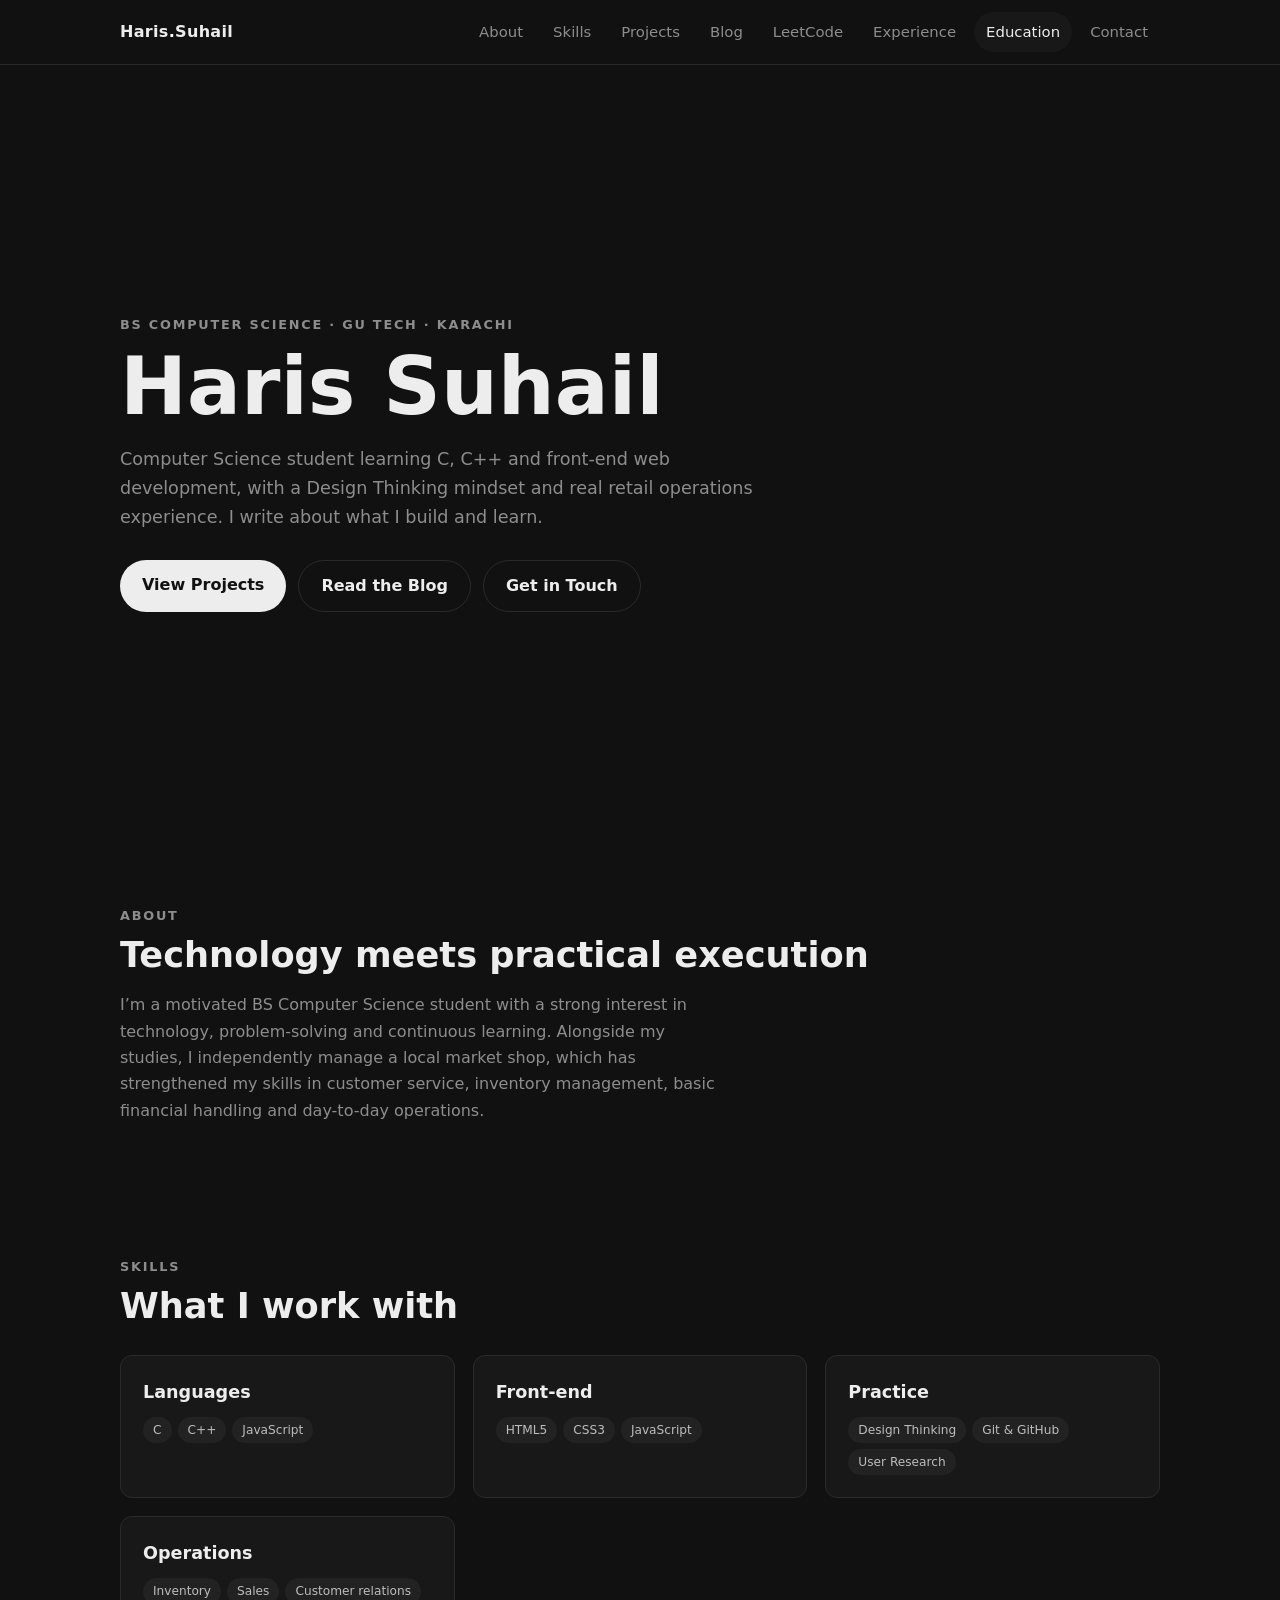
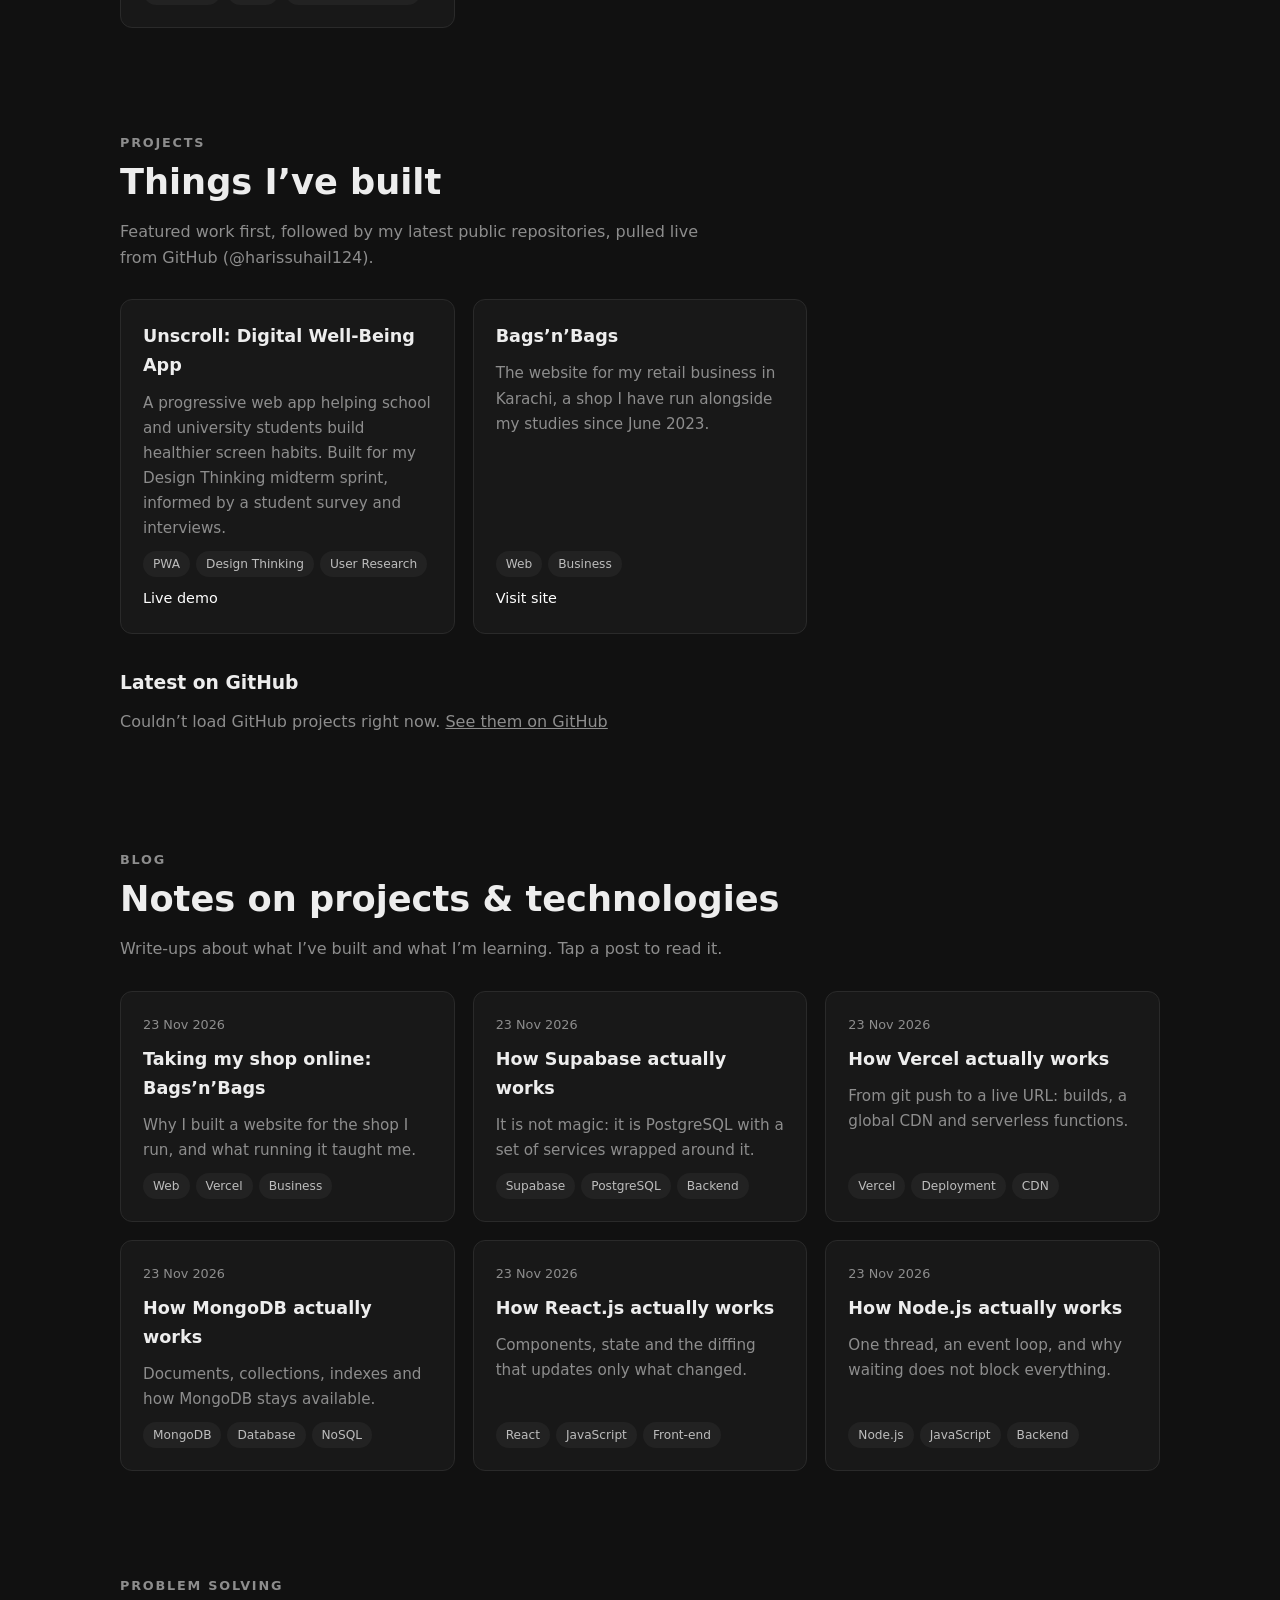
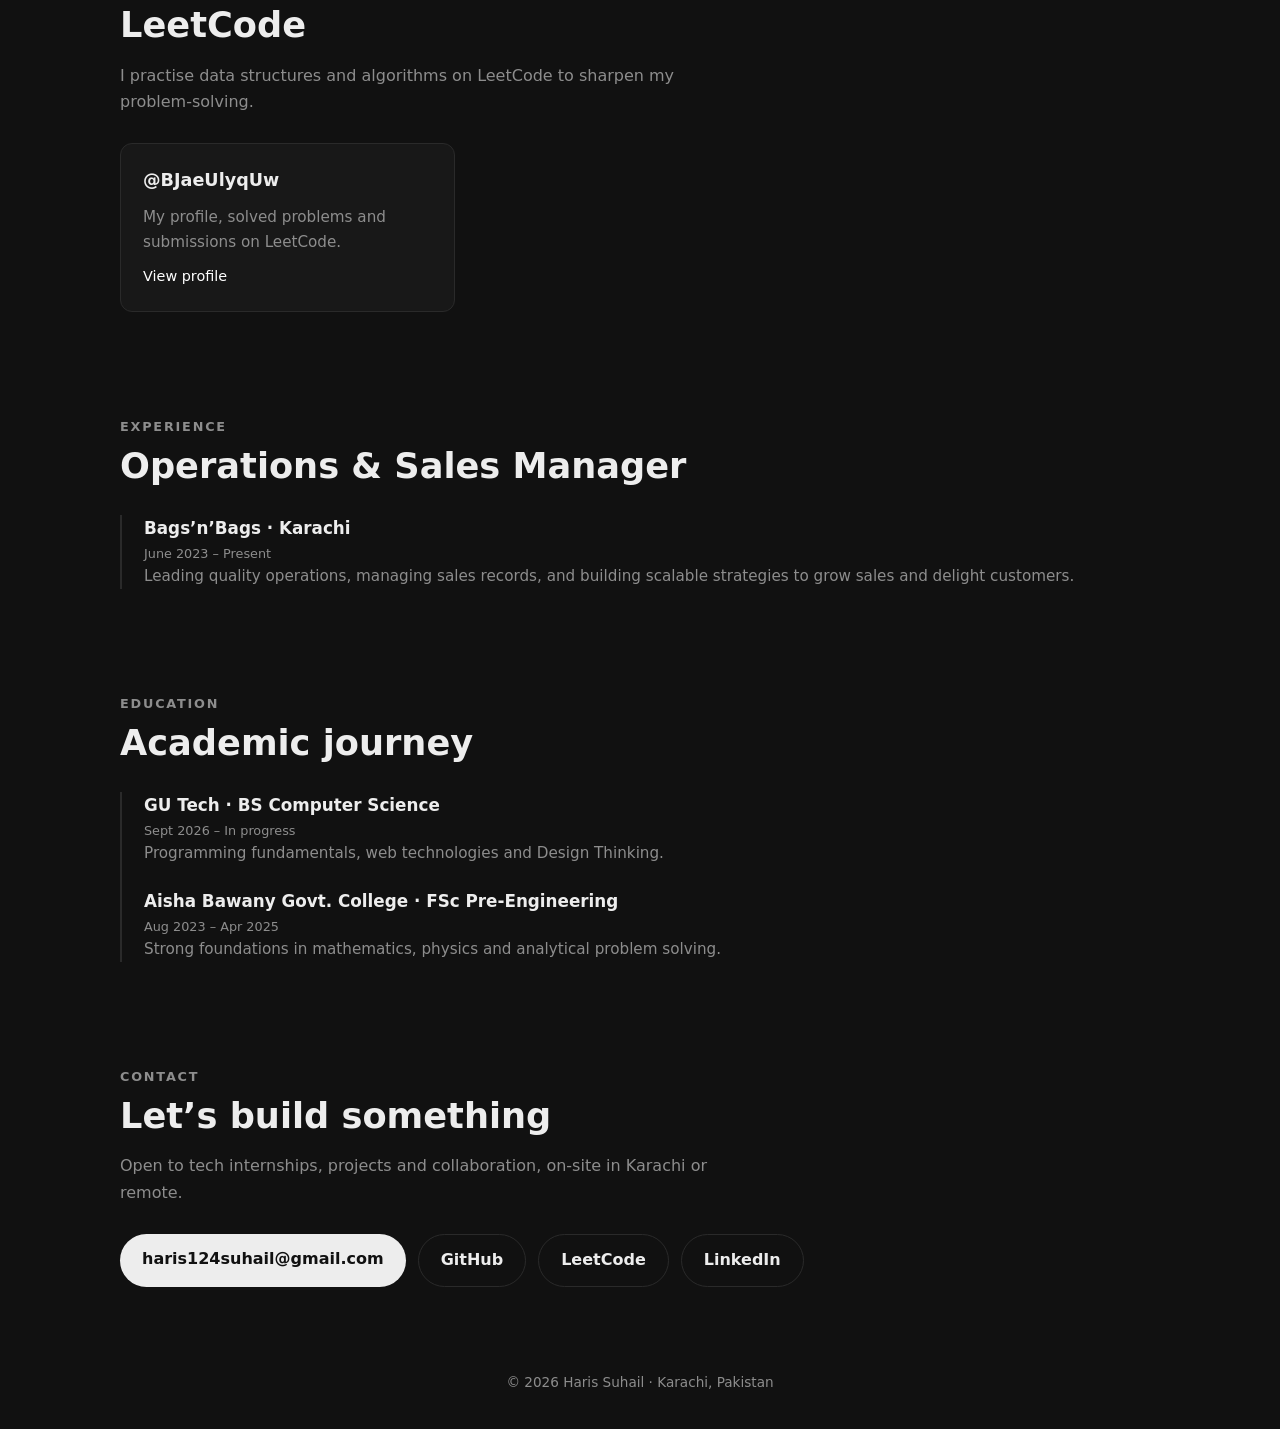
==== commit 1b8939d1: "Redesign Portfolio" ====
--- a/index.html
+++ b/index.html
@@ -1,978 +1,339 @@
 <!DOCTYPE html>
 <html lang="en">
 <head>
-  <meta charset="UTF-8">
-  <meta name="viewport" content="width=device-width, initial-scale=1.0">
-  <title>Haris Suhail | BS Computer Science Student & Front-End Developer</title>
-  
-  <!-- Meta Information & SEO -->
-  <meta name="description" content="Personal Portfolio of Haris Suhail — BS Computer Science Student at GU Tech, Front-End Developer, and Operations Specialist based in Karachi, Pakistan. Explore academic coursework, projects, and skills.">
-  <meta name="keywords" content="Haris Suhail, Computer Science, GU Tech, Aisha Bawany Govt College, Front-End Developer, C++, JavaScript, Karachi, Pakistan, Portfolio, Bags'n'Bags">
-  <meta name="author" content="Haris Suhail">
-  <meta name="theme-color" content="#05070b">
-
-  <!-- Open Graph / Social Cards -->
-  <meta property="og:type" content="website">
-  <meta property="og:title" content="Haris Suhail | BS Computer Science & Front-End Developer">
-  <meta property="og:description" content="Explore Haris Suhail's academic journey at GU Tech, technical skills in C, C++, HTML, CSS, JavaScript, and retail operations leadership.">
-  <meta property="og:image" content="assets/avatar.jpg">
-  
-  <!-- Favicon -->
-  <link rel="icon" type="image/svg+xml" href="data:image/svg+xml,<svg xmlns='http://www.w3.org/2000/svg' viewBox='0 0 100 100'><rect width='100' height='100' rx='25' fill='%2306b6d4'/><text x='50%' y='55%' dominant-baseline='central' text-anchor='middle' fill='%23000' font-size='50' font-family='sans-serif' font-weight='900'>HS</text></svg>">
-
-  <!-- Google Fonts Preconnect -->
-  <link rel="preconnect" href="https://fonts.googleapis.com">
-  <link rel="preconnect" href="https://fonts.gstatic.com" crossorigin>
-
-  <!-- Main Stylesheet -->
-  <link rel="stylesheet" href="css/style.css">
+<meta charset="utf-8">
+<meta name="viewport" content="width=device-width, initial-scale=1">
+<title>Haris Suhail | BS Computer Science Student & Front-End Developer</title>
+<meta name="description" content="Portfolio of Haris Suhail, BS Computer Science student at GU Tech, Karachi. Projects, blog and skills.">
+<meta name="theme-color" content="#111111">
+<style>
+:root{--bg:#111111;--surface:#181818;--border:#2a2a2a;--text:#ededed;--muted:#8d8d8d;--a:#ffffff;--r:12px}
+*{box-sizing:border-box;margin:0}
+html{scroll-behavior:smooth;scroll-padding-top:80px}
+body{background:var(--bg);color:var(--text);font:16px/1.65 ui-sans-serif,system-ui,-apple-system,"Segoe UI",Roboto,sans-serif;overflow-x:hidden}
+a{color:inherit}
+@media (prefers-reduced-motion:reduce){html{scroll-behavior:auto}}
+/* layout */
+.wrap{max-width:1080px;margin:0 auto;padding:0 20px}
+section{padding:84px 0 20px}
+h2{font-size:clamp(1.6rem,3vw,2.2rem);margin-bottom:8px}
+.lead{color:var(--muted);max-width:60ch;margin-bottom:28px}
+.eyebrow{color:var(--muted);font-size:.8rem;letter-spacing:.14em;text-transform:uppercase;font-weight:600}
+/* nav */
+nav{position:sticky;top:0;z-index:20;background:var(--bg);border-bottom:1px solid var(--border)}
+.nav-in{display:flex;align-items:center;justify-content:space-between;height:64px}
+.brand{font-weight:700;text-decoration:none;letter-spacing:.02em}
+.brand span{color:var(--a)}
+.links{display:flex;gap:6px;list-style:none;padding:0}
+.links a{display:block;padding:8px 12px;border-radius:999px;text-decoration:none;color:var(--muted);font-size:.93rem;transition:.2s}
+.links a:hover,.links a.on{color:var(--text);background:var(--surface)}
+.menu{display:none;background:none;border:1px solid var(--border);color:var(--text);border-radius:10px;padding:6px 12px;font:inherit;cursor:pointer}
+@media(max-width:820px){.menu{display:block}.links{display:none;position:absolute;top:64px;left:0;right:0;flex-direction:column;background:var(--bg);padding:12px 20px;border-bottom:1px solid var(--border)}.links.open{display:flex}}
+/* hero */
+.hero{min-height:84vh;display:flex;align-items:center;padding-top:40px}
+.hero h1{font-size:clamp(2.6rem,7vw,5rem);line-height:1.05;margin:10px 0 16px;color:var(--text)}
+.hero p{color:var(--muted);max-width:58ch;font-size:1.1rem}
+.btns{display:flex;flex-wrap:wrap;gap:12px;margin-top:28px}
+.btn{display:inline-block;padding:12px 22px;border-radius:999px;text-decoration:none;font-weight:600;border:1px solid var(--border);transition:.2s}
+.btn.p{background:var(--text);color:#111;border:0}
+.btn:hover{border-color:var(--a)}
+/* cards */
+.grid{display:grid;grid-template-columns:repeat(auto-fill,minmax(290px,1fr));gap:18px}
+.card{background:var(--surface);border:1px solid var(--border);border-radius:var(--r);padding:22px;display:flex;flex-direction:column;gap:10px;transition:.25s;text-align:left;color:inherit;font:inherit;cursor:default}
+.card:hover{border-color:#555}
+button.card{cursor:pointer}
+.card h3{font-size:1.1rem}
+.card p{color:var(--muted);font-size:.95rem;flex:1}
+.tags{display:flex;flex-wrap:wrap;gap:6px;padding:0;list-style:none}
+.tags li{font-size:.76rem;padding:3px 10px;border-radius:999px;background:#222;color:#bdbdbd}
+.meta{font-size:.8rem;color:var(--muted)}
+.row{display:flex;gap:14px;font-size:.9rem}
+.row a{color:var(--a);text-decoration:none}
+.row a:hover{text-decoration:underline}
+.status{color:var(--muted);margin:10px 0}
+/* timeline */
+.tl{border-left:2px solid var(--border);padding-left:22px;display:grid;gap:22px}
+.tl h3{font-size:1.05rem}.tl p{color:var(--muted);font-size:.95rem}
+/* dialog */
+dialog{background:var(--surface);color:var(--text);border:1px solid var(--border);border-radius:var(--r);max-width:680px;width:calc(100% - 32px);padding:28px;max-height:86vh;overflow:auto}
+dialog::backdrop{background:rgba(0,0,0,.7)}
+dialog h2{margin:6px 0 4px}dialog p{margin:14px 0;color:#cfcfcf}
+.close{float:right;background:none;border:1px solid var(--border);color:var(--text);border-radius:10px;padding:4px 12px;cursor:pointer;font:inherit}
+footer{text-align:center;color:var(--muted);font-size:.85rem;padding:64px 20px 36px}
+</style>
 </head>
-
 <body>
-  <!-- Keyboard Accessibility Skip Link -->
-  <a href="#main-content" class="skip-link">Skip to main content</a>
-
-  <!-- Ambient Dynamic Canvas Background & Glow Orbs -->
-  <canvas id="ambient-canvas" aria-hidden="true"></canvas>
-  <div class="background-glows" aria-hidden="true">
-    <div class="glow-orb glow-orb-1"></div>
-    <div class="glow-orb glow-orb-2"></div>
-    <div class="glow-orb glow-orb-3"></div>
+<nav>
+  <div class="wrap nav-in">
+    <a class="brand" href="#top">Haris<span>.</span>Suhail</a>
+    <button class="menu" id="menu" aria-label="Toggle menu" aria-expanded="false">Menu</button>
+    <ul class="links" id="links">
+      <li><a href="#about">About</a></li>
+      <li><a href="#skills">Skills</a></li>
+      <li><a href="#projects">Projects</a></li>
+      <li><a href="#blog">Blog</a></li>
+      <li><a href="#leetcode">LeetCode</a></li>
+      <li><a href="#experience">Experience</a></li>
+      <li><a href="#education">Education</a></li>
+      <li><a href="#contact">Contact</a></li>
+    </ul>
   </div>
-  <div class="grid-overlay" aria-hidden="true"></div>
-
-  <!-- ==========================================================================
-       SITE HEADER & NAVIGATION
-       ========================================================================== -->
-  <header class="navbar-wrapper" role="banner">
-    <div class="container navbar">
-      <!-- Monogram Brand Logo -->
-      <a href="#hero" class="nav-brand" aria-label="Haris Suhail Home">
-        <div class="brand-badge" aria-hidden="true">HS</div>
-        <div class="brand-text">
-          <span class="brand-name">Haris Suhail</span>
-          <span class="brand-tagline">CS @ GU TECH</span>
-        </div>
-      </a>
-
-      <!-- Desktop Nav Menu -->
-      <nav class="nav-navigation" aria-label="Primary Navigation">
-        <ul class="nav-menu">
-          <li><a href="#about" class="nav-link">About</a></li>
-          <li><a href="#education" class="nav-link">Education</a></li>
-          <li><a href="#skills" class="nav-link">Skills</a></li>
-          <li><a href="#projects" class="nav-link">Projects</a></li>
-          <li><a href="#experience" class="nav-link">Experience</a></li>
-          <li><a href="#contact" class="nav-link">Contact</a></li>
-        </ul>
-      </nav>
-
-      <!-- Desktop Actions -->
-      <div class="nav-actions">
-        <a href="https://github.com/harissuhail124" target="_blank" rel="noopener noreferrer" class="social-icon-btn" aria-label="GitHub Profile" title="GitHub Profile">
-          <svg width="20" height="20" fill="currentColor" viewBox="0 0 24 24" aria-hidden="true"><path d="M12 0c-6.626 0-12 5.373-12 12 0 5.302 3.438 9.8 8.207 11.387.599.111.793-.261.793-.577v-2.234c-3.338.726-4.033-1.416-4.033-1.416-.546-1.387-1.333-1.756-1.333-1.756-1.089-.745.083-.729.083-.729 1.205.084 1.839 1.237 1.839 1.237 1.07 1.834 2.807 1.304 3.492.997.107-.775.418-1.305.762-1.604-2.665-.305-5.467-1.334-5.467-5.931 0-1.311.469-2.381 1.236-3.221-.124-.303-.535-1.524.117-3.176 0 0 1.008-.322 3.301 1.23.957-.266 1.983-.399 3.003-.404 1.02.005 2.047.138 3.006.404 2.291-1.552 3.297-1.23 3.297-1.23.653 1.653.242 2.874.118 3.176.77.84 1.235 1.911 1.235 3.221 0 4.609-2.807 5.624-5.479 5.921.43.372.823 1.102.823 2.222v3.293c0 .319.192.694.801.576 4.765-1.589 8.199-6.086 8.199-11.386 0-6.627-5.373-12-12-12z"/></svg>
-        </a>
-        <a href="https://www.linkedin.com/in/haris-suhail-5436482b0/?lipi=urn%3Ali%3Apage%3Ad_flagship3_profile_view_base_contact_details%3B%2B8%2BP4H3%2FSPmTKkFSfOHPBg%3D%3D" target="_blank" rel="noopener noreferrer" class="social-icon-btn" aria-label="LinkedIn Profile" title="LinkedIn Profile">
-          <svg width="20" height="20" fill="currentColor" viewBox="0 0 24 24" aria-hidden="true"><path d="M19 0h-14c-2.761 0-5 2.239-5 5v14c0 2.761 2.239 5 5 5h14c2.762 0 5-2.239 5-5v-14c0-2.761-2.238-5-5-5zm-11 19h-3v-11h3v11zm-1.5-12.268c-.966 0-1.75-.79-1.75-1.764s.784-1.764 1.75-1.764 1.75.79 1.75 1.764-.783 1.764-1.75 1.764zm13.5 12.268h-3v-5.604c0-3.368-4-3.113-4 0v5.604h-3v-11h3v1.765c1.396-2.586 7-2.777 7 2.476v6.759z"/></svg>
-        </a>
-        <a href="#contact" class="btn btn-primary btn-sm">
-          <span>Let's Connect</span>
-          <svg width="14" height="14" fill="none" stroke="currentColor" stroke-width="2.2" viewBox="0 0 24 24" aria-hidden="true"><path d="M5 12h14M12 5l7 7-7 7"/></svg>
-        </a>
+</nav>
+
+<main id="top">
+<div class="wrap">
+  <header class="hero">
+    <div>
+      <div class="eyebrow">BS Computer Science · GU Tech · Karachi</div>
+      <h1>Haris Suhail</h1>
+      <p>Computer Science student learning C, C++ and front-end web development, with a Design Thinking mindset and real retail operations experience. I write about what I build and learn.</p>
+      <div class="btns">
+        <a class="btn p" href="#projects">View Projects</a>
+        <a class="btn" href="#blog">Read the Blog</a>
+        <a class="btn" href="#contact">Get in Touch</a>
       </div>
-
-      <!-- Mobile Hamburger Button -->
-      <button class="mobile-toggle" id="mobile-toggle" aria-label="Toggle Navigation Menu" aria-expanded="false" aria-controls="mobile-drawer">
-        <span class="hamburger-line" aria-hidden="true"></span>
-      </button>
     </div>
   </header>
 
-  <!-- Mobile Navigation Drawer -->
-  <div class="drawer-backdrop" id="drawer-backdrop" aria-hidden="true"></div>
-  <aside class="mobile-drawer" id="mobile-drawer" aria-label="Mobile Menu">
-    <ul class="mobile-menu-links">
-      <li><a href="#about" class="mobile-nav-link">About</a></li>
-      <li><a href="#education" class="mobile-nav-link">Education Journey</a></li>
-      <li><a href="#skills" class="mobile-nav-link">Technical Skills</a></li>
-      <li><a href="#projects" class="mobile-nav-link">Projects & GitHub</a></li>
-      <li><a href="#experience" class="mobile-nav-link">Operations Experience</a></li>
-      <li><a href="#contact" class="mobile-nav-link">Contact & Socials</a></li>
-    </ul>
-
-    <div class="mobile-drawer-footer">
-      <div class="mobile-socials">
-        <a href="https://github.com/harissuhail124" target="_blank" rel="noopener noreferrer" class="social-icon-btn" aria-label="GitHub Profile">
-          <svg width="20" height="20" fill="currentColor" viewBox="0 0 24 24"><path d="M12 0c-6.626 0-12 5.373-12 12 0 5.302 3.438 9.8 8.207 11.387.599.111.793-.261.793-.577v-2.234c-3.338.726-4.033-1.416-4.033-1.416-.546-1.387-1.333-1.756-1.333-1.756-1.089-.745.083-.729.083-.729 1.205.084 1.839 1.237 1.839 1.237 1.07 1.834 2.807 1.304 3.492.997.107-.775.418-1.305.762-1.604-2.665-.305-5.467-1.334-5.467-5.931 0-1.311.469-2.381 1.236-3.221-.124-.303-.535-1.524.117-3.176 0 0 1.008-.322 3.301 1.23.957-.266 1.983-.399 3.003-.404 1.02.005 2.047.138 3.006.404 2.291-1.552 3.297-1.23 3.297-1.23.653 1.653.242 2.874.118 3.176.77.84 1.235 1.911 1.235 3.221 0 4.609-2.807 5.624-5.479 5.921.43.372.823 1.102.823 2.222v3.293c0 .319.192.694.801.576 4.765-1.589 8.199-6.086 8.199-11.386 0-6.627-5.373-12-12-12z"/></svg>
-        </a>
-        <a href="https://www.linkedin.com/in/haris-suhail-5436482b0/?lipi=urn%3Ali%3Apage%3Ad_flagship3_profile_view_base_contact_details%3B%2B8%2BP4H3%2FSPmTKkFSfOHPBg%3D%3D" target="_blank" rel="noopener noreferrer" class="social-icon-btn" aria-label="LinkedIn Profile">
-          <svg width="20" height="20" fill="currentColor" viewBox="0 0 24 24"><path d="M19 0h-14c-2.761 0-5 2.239-5 5v14c0 2.761 2.239 5 5 5h14c2.762 0 5-2.239 5-5v-14c0-2.761-2.238-5-5-5zm-11 19h-3v-11h3v11zm-1.5-12.268c-.966 0-1.75-.79-1.75-1.764s.784-1.764 1.75-1.764 1.75.79 1.75 1.764-.783 1.764-1.75 1.764zm13.5 12.268h-3v-5.604c0-3.368-4-3.113-4 0v5.604h-3v-11h3v1.765c1.396-2.586 7-2.777 7 2.476v6.759z"/></svg>
-        </a>
-        <a href="mailto:haris124suhail@gmail.com" class="social-icon-btn" aria-label="Send Email">
-          <svg width="20" height="20" fill="none" stroke="currentColor" stroke-width="2" viewBox="0 0 24 24"><path d="M4 4h16c1.1 0 2 .9 2 2v12c0 1.1-.9 2-2 2H4c-1.1 0-2-.9-2-2V6c0-1.1.9-2 2-2z"></path><polyline points="22,6 12,13 2,6"></polyline></svg>
-        </a>
-      </div>
-      <a href="#contact" class="btn btn-primary" style="width: 100%;">Contact Haris</a>
-    </div>
-  </aside>
-
-  <!-- ==========================================================================
-       MAIN CONTENT
-       ========================================================================== -->
-  <main id="main-content">
-    
-    <!-- 1. HERO SECTION -->
-    <section id="hero" class="hero-section" aria-labelledby="hero-title">
-      <div class="container">
-        <div class="hero-grid">
-          
-          <!-- Hero Text & Pitch -->
-          <div class="hero-content">
-            <div class="status-pill">
-              <span class="pulse-dot" aria-hidden="true"></span>
-              <span class="status-text">Available for Tech Internships & Projects</span>
-            </div>
-
-            <p class="hero-greeting">Assalam-o-Alaikum, I am</p>
-            <h1 id="hero-title" class="hero-title">
-              <span class="gradient-text">Haris Suhail</span>
-            </h1>
-
-            <!-- Animated Role Rotator -->
-            <div class="typewriter-wrapper" aria-live="polite">
-              <span class="typewriter-prefix">I build as a</span>
-              <span id="typewriter-text" class="typewriter-text">BS Computer Science Student</span>
-            </div>
-
-            <p class="hero-bio">
-              Enrolled in the <strong>BS Computer Science</strong> program at <strong>GU Tech</strong>, based in Karachi, Pakistan. 
-              Bridging solid programming foundations in <strong>C, C++, HTML, CSS, and JavaScript</strong> with human-centric 
-              <strong>Design Thinking</strong> and hands-on business operations.
-            </p>
-
-            <!-- Quick Metadata Badges -->
-            <div class="hero-chips">
-              <div class="hero-chip">
-                <svg width="15" height="15" fill="none" stroke="currentColor" stroke-width="2" viewBox="0 0 24 24"><path d="M22 10v6M2 10l10-5 10 5-10 5z"></path><path d="M6 12v5c3 3 9 3 12 0v-5"></path></svg>
-                <span>GU Tech · BS Computer Science</span>
-              </div>
-              <div class="hero-chip">
-                <svg width="15" height="15" fill="none" stroke="currentColor" stroke-width="2" viewBox="0 0 24 24"><path d="M21 10c0 7-9 13-9 13s-9-6-9-13a9 9 0 0 1 18 0z"></path><circle cx="12" cy="10" r="3"></circle></svg>
-                <span>Karachi, Pakistan</span>
-              </div>
-              <div class="hero-chip">
-                <svg width="15" height="15" fill="none" stroke="currentColor" stroke-width="2" viewBox="0 0 24 24"><rect x="2" y="7" width="20" height="14" rx="2" ry="2"></rect><path d="M16 21V5a2 2 0 0 0-2-2h-4a2 2 0 0 0-2 2v16"></path></svg>
-                <span>Operations & Sales Manager @ Bags'n'Bags</span>
-              </div>
-            </div>
-
-            <!-- CTAs and Social Links -->
-            <div class="hero-cta-group">
-              <a href="#projects" class="btn btn-primary">
-                <span>View Projects</span>
-                <svg width="16" height="16" fill="none" stroke="currentColor" stroke-width="2" viewBox="0 0 24 24"><polygon points="5 3 19 12 5 21 5 3"></polygon></svg>
-              </a>
-              <a href="#contact" class="btn btn-secondary">
-                <span>Get in Touch</span>
-                <svg width="16" height="16" fill="none" stroke="currentColor" stroke-width="2" viewBox="0 0 24 24"><path d="M21 15a2 2 0 0 1-2 2H7l-4 4V5a2 2 0 0 1 2-2h14a2 2 0 0 1 2 2z"></path></svg>
-              </a>
-              
-              <!-- Direct Links Strip -->
-              <div class="hero-social-strip">
-                <a href="https://github.com/harissuhail124" target="_blank" rel="noopener noreferrer" class="social-icon-btn" aria-label="Visit GitHub Profile (harissuhail124)" title="GitHub">
-                  <svg width="19" height="19" fill="currentColor" viewBox="0 0 24 24"><path d="M12 0c-6.626 0-12 5.373-12 12 0 5.302 3.438 9.8 8.207 11.387.599.111.793-.261.793-.577v-2.234c-3.338.726-4.033-1.416-4.033-1.416-.546-1.387-1.333-1.756-1.333-1.756-1.089-.745.083-.729.083-.729 1.205.084 1.839 1.237 1.839 1.237 1.07 1.834 2.807 1.304 3.492.997.107-.775.418-1.305.762-1.604-2.665-.305-5.467-1.334-5.467-5.931 0-1.311.469-2.381 1.236-3.221-.124-.303-.535-1.524.117-3.176 0 0 1.008-.322 3.301 1.23.957-.266 1.983-.399 3.003-.404 1.02.005 2.047.138 3.006.404 2.291-1.552 3.297-1.23 3.297-1.23.653 1.653.242 2.874.118 3.176.77.84 1.235 1.911 1.235 3.221 0 4.609-2.807 5.624-5.479 5.921.43.372.823 1.102.823 2.222v3.293c0 .319.192.694.801.576 4.765-1.589 8.199-6.086 8.199-11.386 0-6.627-5.373-12-12-12z"/></svg>
-                </a>
-                <a href="https://www.linkedin.com/in/haris-suhail-5436482b0/?lipi=urn%3Ali%3Apage%3Ad_flagship3_profile_view_base_contact_details%3B%2B8%2BP4H3%2FSPmTKkFSfOHPBg%3D%3D" target="_blank" rel="noopener noreferrer" class="social-icon-btn" aria-label="Visit LinkedIn Profile" title="LinkedIn">
-                  <svg width="19" height="19" fill="currentColor" viewBox="0 0 24 24"><path d="M19 0h-14c-2.761 0-5 2.239-5 5v14c0 2.761 2.239 5 5 5h14c2.762 0 5-2.239 5-5v-14c0-2.761-2.238-5-5-5zm-11 19h-3v-11h3v11zm-1.5-12.268c-.966 0-1.75-.79-1.75-1.764s.784-1.764 1.75-1.764 1.75.79 1.75 1.764-.783 1.764-1.75 1.764zm13.5 12.268h-3v-5.604c0-3.368-4-3.113-4 0v5.604h-3v-11h3v1.765c1.396-2.586 7-2.777 7 2.476v6.759z"/></svg>
-                </a>
-              </div>
-            </div>
-          </div>
-
-          <!-- Hero Visual: Glassmorphism Avatar Card with Floating Widgets -->
-          <div class="hero-visual">
-            <div class="hero-avatar-card">
-              <!-- Floating Pill 1: Academic Track -->
-              <div class="float-card float-card-top" aria-hidden="true">
-                <div class="float-icon">
-                  <svg width="18" height="18" fill="none" stroke="currentColor" stroke-width="2" viewBox="0 0 24 24"><path d="M4 19.5A2.5 2.5 0 0 1 6.5 17H20"></path><path d="M6.5 2H20v20H6.5A2.5 2.5 0 0 1 4 19.5v-15A2.5 2.5 0 0 1 6.5 2z"></path></svg>
-                </div>
-                <div>
-                  <div class="float-text-title">GU Tech</div>
-                  <div class="float-text-sub">BS Computer Science</div>
-                </div>
-              </div>
-
-              <!-- Main Avatar Image -->
-              <div class="avatar-image-container">
-                <img src="assets/avatar.jpg" alt="Portrait illustration of Haris Suhail, BS Computer Science student and developer" class="avatar-image">
-              </div>
-
-              <!-- Floating Pill 2: Practical Management -->
-              <div class="float-card float-card-bottom" aria-hidden="true">
-                <div class="float-icon" style="background: rgba(16, 185, 129, 0.15); color: #34d399;">
-                  <svg width="18" height="18" fill="none" stroke="currentColor" stroke-width="2" viewBox="0 0 24 24"><polyline points="22 12 18 12 15 21 9 3 6 12 2 12"></polyline></svg>
-                </div>
-                <div>
-                  <div class="float-text-title">Bags'n'Bags</div>
-                  <div class="float-text-sub">Operations & Sales Lead</div>
-                </div>
-              </div>
-            </div>
-          </div>
-
-        </div>
-
-        <!-- Metric Counter Strip -->
-        <div class="glass-card stats-strip" aria-label="Key Profile Stats">
-          <div class="stat-item">
-            <div class="stat-number gradient-text-cyan">BS CS</div>
-            <div class="stat-label">Academic Program</div>
-          </div>
-          <div class="stat-item">
-            <div class="stat-number">5+</div>
-            <div class="stat-label">Core Tech Languages</div>
-          </div>
-          <div class="stat-item">
-            <div class="stat-number gradient-text-cyan">3+ Yrs</div>
-            <div class="stat-label">Operations & Sales</div>
-          </div>
-          <div class="stat-item">
-            <div class="stat-number">2</div>
-            <div class="stat-label">Fluent Languages</div>
-          </div>
-        </div>
-
-      </div>
-    </section>
-
-    <!-- ==========================================================================
-         2. ABOUT & LEADERSHIP MATRIX SECTION
-         ========================================================================== -->
-    <section id="about" class="section" aria-labelledby="about-heading">
-      <div class="container">
-        
-        <div class="section-header">
-          <div class="section-tag">
-            <span class="section-tag-dot" aria-hidden="true"></span>
-            <span>Profile Overview</span>
-          </div>
-          <h2 id="about-heading" class="section-title">Academic Passion Meets <span class="gradient-text">Practical Execution</span></h2>
-          <p class="section-desc">
-            A motivated Computer Science undergraduate student with a distinct balance of technical acumen, structured problem-solving, and proven business operations skills.
-          </p>
-        </div>
-
-        <div class="about-grid">
-          <!-- Card 1: The CS Student & Developer -->
-          <article class="glass-card about-card">
-            <div>
-              <h3 class="about-card-title">
-                <svg width="24" height="24" fill="none" stroke="currentColor" stroke-width="2" viewBox="0 0 24 24"><polyline points="16 18 22 12 16 6"></polyline><polyline points="8 6 2 12 8 18"></polyline></svg>
-                <span>Computer Science & Web Engineering</span>
-              </h3>
-              <p class="about-text">
-                Enrolled in the Bachelor of Science in Computer Science (BS CS) at GU Tech. Passionate about software fundamentals, memory management in C and C++, and building engaging, accessible web applications with modern HTML, CSS, and JavaScript.
-              </p>
-              <ul class="about-features-list">
-                <li class="about-feature-item">
-                  <span class="feature-check">✓</span>
-                  <span>Strong foundation in algorithmic thinking and object-oriented paradigms.</span>
-                </li>
-                <li class="about-feature-item">
-                  <span class="feature-check">✓</span>
-                  <span>Modern front-end engineering with clean semantic structure and CSS glassmorphism.</span>
-                </li>
-                <li class="about-feature-item">
-                  <span class="feature-check">✓</span>
-                  <span>Curriculum enriched with university-level <em>Design Thinking</em> coursework.</span>
-                </li>
-              </ul>
-            </div>
-            <div style="margin-top: 24px;">
-              <a href="#education" class="btn btn-outline-cyan btn-sm">Explore Academic Journey</a>
-            </div>
-          </article>
-
-          <!-- Card 2: Operations & Sales Manager at Bags'n'Bags -->
-          <article class="glass-card about-card" id="experience">
-            <div>
-              <span class="exp-badge">Practical Leadership · Since June 2023</span>
-              <h3 class="exp-role-title">Operations & Sales Manager</h3>
-              <div class="exp-company">Bags'n'Bags · Karachi, Pakistan</div>
-              <div class="exp-dates">June 2023 – Present · Ongoing</div>
-              <p class="about-text">
-                Alongside university studies, independently operating and managing a physical market storefront. Leading quality operations, overseeing real-time stock inventories, maintaining sales ledgers, and delivering exceptional customer experiences that consistently drive revenue.
-              </p>
-              <div class="exp-tags">
-                <span class="exp-tag">Inventory Audits</span>
-                <span class="exp-tag">Sales Optimization</span>
-                <span class="exp-tag">Customer Relations</span>
-                <span class="exp-tag">Financial Accounting</span>
-                <span class="exp-tag">Retail Strategy</span>
-              </div>
-            </div>
-            <div style="margin-top: 24px;">
-              <a href="#contact" class="btn btn-secondary btn-sm">Connect on LinkedIn</a>
-            </div>
-          </article>
-        </div>
-
-      </div>
-    </section>
-
-    <!-- ==========================================================================
-         3. EDUCATION & ACADEMIC JOURNEY (TIMELINE VIEW)
-         ========================================================================== -->
-    <section id="education" class="section" aria-labelledby="education-heading" style="background: rgba(9, 13, 24, 0.45);">
-      <div class="container">
-        
-        <div class="section-header">
-          <div class="section-tag">
-            <span class="section-tag-dot" aria-hidden="true"></span>
-            <span>Education & Degrees</span>
-          </div>
-          <h2 id="education-heading" class="section-title">Academic Journey & <span class="gradient-text">Coursework</span></h2>
-          <p class="section-desc">
-            A comprehensive timeline detailing higher education degrees, institutions, milestones, and foundational coursework in Computer Science and Pre-Engineering.
-          </p>
-        </div>
-
-        <!-- Vertical Interactive Timeline -->
-        <div class="timeline-container">
-          
-          <!-- Milestone 1: GU Tech -->
-          <div class="timeline-item">
-            <div class="timeline-node" aria-hidden="true"></div>
-            <div class="timeline-content-wrapper">
-              <article class="glass-card timeline-card">
-                <div class="timeline-header">
-                  <div class="timeline-dates">
-                    <svg width="14" height="14" fill="none" stroke="currentColor" stroke-width="2" viewBox="0 0 24 24"><circle cx="12" cy="12" r="10"></circle><polyline points="12 6 12 12 16 14"></polyline></svg>
-                    <span>Sept 2026 – In Progress</span>
-                  </div>
-                  <span class="section-tag" style="padding: 3px 10px; font-size: 0.72rem; margin: 0;">Current University</span>
-                </div>
-
-                <h3 class="timeline-institution">GU Tech</h3>
-                <div class="timeline-degree">Bachelor of Science (BS) in Computer Science</div>
-                <div class="timeline-location">
-                  <svg width="14" height="14" fill="none" stroke="currentColor" stroke-width="2" viewBox="0 0 24 24"><path d="M21 10c0 7-9 13-9 13s-9-6-9-13a9 9 0 0 1 18 0z"></path><circle cx="12" cy="10" r="3"></circle></svg>
-                  <span>Karachi, Pakistan</span>
-                </div>
-
-                <p class="about-text" style="font-size: 0.94rem; margin-bottom: 16px;">
-                  Pursuing rigorous undergraduate education in Computer Science. Focusing on core software engineering principles, computational logic, systems programming, and modern human-computer interaction paradigms.
-                </p>
-
-                <!-- Key Coursework -->
-                <div class="coursework-title">
-                  <svg width="14" height="14" fill="none" stroke="currentColor" stroke-width="2" viewBox="0 0 24 24"><path d="M2 3h6a4 4 0 0 1 4 4v14a3 3 0 0 0-3-3H2z"></path><path d="M22 3h-6a4 4 0 0 0-4 4v14a3 3 0 0 1 3-3h7z"></path></svg>
-                  <span>Key Academic Coursework</span>
-                </div>
-                <div class="coursework-badges">
-                  <span class="course-badge">Programming Fundamentals (C/C++)</span>
-                  <span class="course-badge">Web Technologies (HTML, CSS, JS)</span>
-                  <span class="course-badge">Design Thinking & Innovation</span>
-                  <span class="course-badge">Discrete Mathematics</span>
-                  <span class="course-badge">Computing & Problem Solving</span>
-                  <span class="course-badge">Object-Oriented Programming (OOP)</span>
-                </div>
-              </article>
-            </div>
-          </div>
-
-          <!-- Milestone 2: Aisha Bawany Govt. College -->
-          <div class="timeline-item">
-            <div class="timeline-node" aria-hidden="true" style="border-color: var(--accent-purple); box-shadow: 0 0 14px var(--accent-purple);"></div>
-            <div class="timeline-content-wrapper">
-              <article class="glass-card timeline-card">
-                <div class="timeline-header">
-                  <div class="timeline-dates" style="color: #c084fc; background: rgba(139, 92, 246, 0.1); border-color: rgba(139, 92, 246, 0.2);">
-                    <svg width="14" height="14" fill="none" stroke="currentColor" stroke-width="2" viewBox="0 0 24 24"><circle cx="12" cy="12" r="10"></circle><polyline points="12 6 12 12 16 14"></polyline></svg>
-                    <span>Aug 2023 – Apr 2025</span>
-                  </div>
-                  <span class="section-tag" style="padding: 3px 10px; font-size: 0.72rem; margin: 0; border-color: rgba(139, 92, 246, 0.3); color: #c084fc;">Completed</span>
-                </div>
-
-                <h3 class="timeline-institution">Aisha Bawany Govt. College</h3>
-                <div class="timeline-degree" style="color: #c084fc;">Intermediate / FSC in Pre-Engineering</div>
-                <div class="timeline-location">
-                  <svg width="14" height="14" fill="none" stroke="currentColor" stroke-width="2" viewBox="0 0 24 24"><path d="M21 10c0 7-9 13-9 13s-9-6-9-13a9 9 0 0 1 18 0z"></path><circle cx="12" cy="10" r="3"></circle></svg>
-                  <span>Karachi, Pakistan</span>
-                </div>
-
-                <p class="about-text" style="font-size: 0.94rem; margin-bottom: 16px;">
-                  Built strong analytical, quantitative, and scientific foundations in higher secondary education. Developed mathematical modeling techniques and scientific problem solving before stepping into Computer Science.
-                </p>
-
-                <!-- Key Coursework -->
-                <div class="coursework-title">
-                  <svg width="14" height="14" fill="none" stroke="currentColor" stroke-width="2" viewBox="0 0 24 24"><path d="M2 3h6a4 4 0 0 1 4 4v14a3 3 0 0 0-3-3H2z"></path><path d="M22 3h-6a4 4 0 0 0-4 4v14a3 3 0 0 1 3-3h7z"></path></svg>
-                  <span>Key Coursework & Disciplines</span>
-                </div>
-                <div class="coursework-badges">
-                  <span class="course-badge">Higher Mathematics (Calculus & Algebra)</span>
-                  <span class="course-badge">Physics & Mechanics</span>
-                  <span class="course-badge">Chemistry & Materials</span>
-                  <span class="course-badge">Analytical Logic</span>
-                </div>
-              </article>
-            </div>
-          </div>
-
-        </div>
-
-        <!-- Academic Certifications & Continuous Learning Cards -->
-        <div class="certifications-grid">
-          <div class="glass-card cert-card">
-            <div class="cert-icon">
-              <svg width="22" height="22" fill="none" stroke="currentColor" stroke-width="2" viewBox="0 0 24 24"><circle cx="12" cy="8" r="7"></circle><polyline points="8.21 13.89 7 23 12 20 17 23 15.79 13.88"></polyline></svg>
-            </div>
-            <div>
-              <div class="cert-title">Design Thinking & Human-Centered Innovation</div>
-              <div class="cert-issuer">GU Tech Academic Curriculum · University Module</div>
-            </div>
-          </div>
-
-          <div class="glass-card cert-card">
-            <div class="cert-icon" style="background: rgba(6, 182, 212, 0.15); border-color: rgba(6, 182, 212, 0.3); color: var(--accent-sky);">
-              <svg width="22" height="22" fill="none" stroke="currentColor" stroke-width="2" viewBox="0 0 24 24"><polyline points="16 18 22 12 16 6"></polyline><polyline points="8 6 2 12 8 18"></polyline></svg>
-            </div>
-            <div>
-              <div class="cert-title">C & C++ Programming Foundations</div>
-              <div class="cert-issuer">Algorithm Structures, Memory & OOP Concepts</div>
-            </div>
-          </div>
-
-          <div class="glass-card cert-card">
-            <div class="cert-icon" style="background: rgba(16, 185, 129, 0.15); border-color: rgba(16, 185, 129, 0.3); color: #34d399;">
-              <svg width="22" height="22" fill="none" stroke="currentColor" stroke-width="2" viewBox="0 0 24 24"><polygon points="12 2 2 7 12 12 22 7 12 2"></polygon><polyline points="2 17 12 22 22 17"></polyline><polyline points="2 12 12 17 22 12"></polyline></svg>
-            </div>
-            <div>
-              <div class="cert-title">Modern Front-End Web Engineering</div>
-              <div class="cert-issuer">Semantic HTML5, Advanced CSS & JavaScript ES6+</div>
-            </div>
-          </div>
-        </div>
-
-      </div>
-    </section>
-
-    <!-- ==========================================================================
-         4. TECHNICAL SKILLS & TOOLS
-         ========================================================================== -->
-    <section id="skills" class="section" aria-labelledby="skills-heading">
-      <div class="container">
-        
-        <div class="section-header">
-          <div class="section-tag">
-            <span class="section-tag-dot" aria-hidden="true"></span>
-            <span>Skill Matrix</span>
-          </div>
-          <h2 id="skills-heading" class="section-title">Technical Skills & <span class="gradient-text">Proficiencies</span></h2>
-          <p class="section-desc">
-            A categorized breakdown of programming languages, front-end development technologies, computational thinking, and retail management capabilities.
-          </p>
-        </div>
-
-        <!-- Filter Tabs -->
-        <div class="skills-filter-nav" role="tablist" aria-label="Skills Category Filter">
-          <button class="filter-btn skills-filter-btn active" data-filter="all" role="tab" aria-selected="true">All Skills</button>
-          <button class="filter-btn skills-filter-btn" data-filter="languages" role="tab" aria-selected="false">Programming Languages</button>
-          <button class="filter-btn skills-filter-btn" data-filter="frontend" role="tab" aria-selected="false">Front-End & Web</button>
-          <button class="filter-btn skills-filter-btn" data-filter="core" role="tab" aria-selected="false">CS Core & Design</button>
-          <button class="filter-btn skills-filter-btn" data-filter="operations" role="tab" aria-selected="false">Operations & Retail</button>
-        </div>
-
-        <!-- Skills Cards Grid -->
-        <div class="skills-grid" id="skills-container">
-          
-          <!-- C++ -->
-          <div class="glass-card skill-card" data-category="languages core">
-            <div class="skill-card-top">
-              <div class="skill-icon-wrap" style="color: #60a5fa; background: rgba(59, 130, 246, 0.12); border-color: rgba(59, 130, 246, 0.3);">
-                <span>C++</span>
-              </div>
-              <span class="skill-level-badge">Proficient</span>
-            </div>
-            <div>
-              <h3 class="skill-name">C++ Programming</h3>
-              <p class="skill-desc">Object-Oriented Programming (OOP), file stream persistence, data encapsulation, dynamic memory, and algorithms.</p>
-            </div>
-            <div class="skill-bar-container">
-              <div class="skill-bar-progress" style="width: 85%;"></div>
-            </div>
-          </div>
-
-          <!-- C -->
-          <div class="glass-card skill-card" data-category="languages core">
-            <div class="skill-card-top">
-              <div class="skill-icon-wrap" style="color: #38bdf8; background: rgba(56, 189, 248, 0.12); border-color: rgba(56, 189, 248, 0.3);">
-                <span>C</span>
-              </div>
-              <span class="skill-level-badge">Core Mastery</span>
-            </div>
-            <div>
-              <h3 class="skill-name">C Language</h3>
-              <p class="skill-desc">Structured programming fundamentals, pointer mechanics, arrays, functions, and memory structures.</p>
-            </div>
-            <div class="skill-bar-container">
-              <div class="skill-bar-progress" style="width: 88%;"></div>
-            </div>
-          </div>
-
-          <!-- JavaScript -->
-          <div class="glass-card skill-card" data-category="languages frontend">
-            <div class="skill-card-top">
-              <div class="skill-icon-wrap" style="color: #facc15; background: rgba(250, 204, 21, 0.12); border-color: rgba(250, 204, 21, 0.3);">
-                <span>JS</span>
-              </div>
-              <span class="skill-level-badge">Modern ES6+</span>
-            </div>
-            <div>
-              <h3 class="skill-name">JavaScript (ES6+)</h3>
-              <p class="skill-desc">DOM manipulation, event handling, asynchronous operations, interactive animations, and responsive web logic.</p>
-            </div>
-            <div class="skill-bar-container">
-              <div class="skill-bar-progress" style="width: 82%;"></div>
-            </div>
-          </div>
-
-          <!-- HTML5 -->
-          <div class="glass-card skill-card" data-category="languages frontend">
-            <div class="skill-card-top">
-              <div class="skill-icon-wrap" style="color: #f97316; background: rgba(249, 115, 22, 0.12); border-color: rgba(249, 115, 22, 0.3);">
-                <span>H5</span>
-              </div>
-              <span class="skill-level-badge">Semantic Standard</span>
-            </div>
-            <div>
-              <h3 class="skill-name">HTML5 Architecture</h3>
-              <p class="skill-desc">Semantic document structuring, WCAG accessibility standards, forms, SEO meta optimization, and clean markup.</p>
-            </div>
-            <div class="skill-bar-container">
-              <div class="skill-bar-progress" style="width: 95%;"></div>
-            </div>
-          </div>
-
-          <!-- CSS3 -->
-          <div class="glass-card skill-card" data-category="languages frontend">
-            <div class="skill-card-top">
-              <div class="skill-icon-wrap" style="color: #38bdf8; background: rgba(56, 189, 248, 0.12); border-color: rgba(56, 189, 248, 0.3);">
-                <span>CSS</span>
-              </div>
-              <span class="skill-level-badge">Advanced Glassmorphism</span>
-            </div>
-            <div>
-              <h3 class="skill-name">CSS3 & UI Styling</h3>
-              <p class="skill-desc">Custom CSS custom properties, Flexbox, CSS Grid, glassmorphic filters, responsive queries, and keyframe animations.</p>
-            </div>
-            <div class="skill-bar-container">
-              <div class="skill-bar-progress" style="width: 90%;"></div>
-            </div>
-          </div>
-
-          <!-- Design Thinking -->
-          <div class="glass-card skill-card" data-category="core">
-            <div class="skill-card-top">
-              <div class="skill-icon-wrap" style="color: #c084fc; background: rgba(192, 132, 252, 0.12); border-color: rgba(192, 132, 252, 0.3);">
-                <svg width="22" height="22" fill="none" stroke="currentColor" stroke-width="2" viewBox="0 0 24 24"><path d="M12 2a7 7 0 0 0-7 7c0 2.38 1.19 4.47 3 5.74V17a2 2 0 0 0 2 2h4a2 2 0 0 0 2-2v-2.26c1.81-1.27 3-3.36 3-5.74a7 7 0 0 0-7-7z"></path><line x1="9" y1="21" x2="15" y2="21"></line></svg>
-              </div>
-              <span class="skill-level-badge">Academic Module</span>
-            </div>
-            <div>
-              <h3 class="skill-name">Design Thinking</h3>
-              <p class="skill-desc">Empathy mapping, user-centered prototyping, iterative testing, and ideating creative technological solutions.</p>
-            </div>
-            <div class="skill-bar-container">
-              <div class="skill-bar-progress" style="width: 85%;"></div>
-            </div>
-          </div>
-
-          <!-- Git & GitHub -->
-          <div class="glass-card skill-card" data-category="frontend core">
-            <div class="skill-card-top">
-              <div class="skill-icon-wrap" style="color: #f43f5e; background: rgba(244, 63, 94, 0.12); border-color: rgba(244, 63, 94, 0.3);">
-                <svg width="22" height="22" fill="currentColor" viewBox="0 0 24 24"><path d="M12 0c-6.626 0-12 5.373-12 12 0 5.302 3.438 9.8 8.207 11.387.599.111.793-.261.793-.577v-2.234c-3.338.726-4.033-1.416-4.033-1.416-.546-1.387-1.333-1.756-1.333-1.756-1.089-.745.083-.729.083-.729 1.205.084 1.839 1.237 1.839 1.237 1.07 1.834 2.807 1.304 3.492.997.107-.775.418-1.305.762-1.604-2.665-.305-5.467-1.334-5.467-5.931 0-1.311.469-2.381 1.236-3.221-.124-.303-.535-1.524.117-3.176 0 0 1.008-.322 3.301 1.23.957-.266 1.983-.399 3.003-.404 1.02.005 2.047.138 3.006.404 2.291-1.552 3.297-1.23 3.297-1.23.653 1.653.242 2.874.118 3.176.77.84 1.235 1.911 1.235 3.221 0 4.609-2.807 5.624-5.479 5.921.43.372.823 1.102.823 2.222v3.293c0 .319.192.694.801.576 4.765-1.589 8.199-6.086 8.199-11.386 0-6.627-5.373-12-12-12z"/></svg>
-              </div>
-              <span class="skill-level-badge">Version Control</span>
-            </div>
-            <div>
-              <h3 class="skill-name">Git & GitHub</h3>
-              <p class="skill-desc">Repository management, commit workflows, code versioning, and deploying web projects.</p>
-            </div>
-            <div class="skill-bar-container">
-              <div class="skill-bar-progress" style="width: 80%;"></div>
-            </div>
-          </div>
-
-          <!-- Retail & Operations -->
-          <div class="glass-card skill-card" data-category="operations">
-            <div class="skill-card-top">
-              <div class="skill-icon-wrap" style="color: #10b981; background: rgba(16, 185, 129, 0.12); border-color: rgba(16, 185, 129, 0.3);">
-                <svg width="22" height="22" fill="none" stroke="currentColor" stroke-width="2" viewBox="0 0 24 24"><path d="M6 2L3 6v14a2 2 0 0 0 2 2h14a2 2 0 0 0 2-2V6l-3-4z"></path><line x1="3" y1="6" x2="21" y2="6"></line><path d="M16 10a4 4 0 0 1-8 0"></path></svg>
-              </div>
-              <span class="skill-level-badge">Professional</span>
-            </div>
-            <div>
-              <h3 class="skill-name">Operations & Inventory</h3>
-              <p class="skill-desc">Market stock management, cash reconciliation, vendor negotiations, customer sales retention, and logistics.</p>
-            </div>
-            <div class="skill-bar-container">
-              <div class="skill-bar-progress" style="width: 92%;"></div>
-            </div>
-          </div>
-
-        </div>
-
-        <!-- Languages Proficiency Cards -->
-        <div class="glass-card languages-showcase">
-          <div class="lang-item">
-            <div class="lang-flag-badge" aria-hidden="true">🇬🇧</div>
-            <div class="lang-info">
-              <div class="lang-name">English Language</div>
-              <div class="lang-fluency">Professional Working Fluency</div>
-              <div class="skill-bar-container" style="margin-top: 8px;">
-                <div class="skill-bar-progress" style="width: 90%;"></div>
-              </div>
-            </div>
-          </div>
-
-          <div class="lang-item">
-            <div class="lang-flag-badge" aria-hidden="true">🇵🇰</div>
-            <div class="lang-info">
-              <div class="lang-name">Urdu Language</div>
-              <div class="lang-fluency">Native Proficiency</div>
-              <div class="skill-bar-container" style="margin-top: 8px;">
-                <div class="skill-bar-progress" style="width: 100%;"></div>
-              </div>
-            </div>
-          </div>
-        </div>
-
-      </div>
-    </section>
-
-    <!-- ==========================================================================
-         5. PROJECTS & GITHUB HIGHLIGHTS
-         ========================================================================== -->
-    <section id="projects" class="section" aria-labelledby="projects-heading" style="background: rgba(9, 13, 24, 0.45);">
-      <div class="container">
-        
-        <div class="section-header">
-          <div class="section-tag">
-            <span class="section-tag-dot" aria-hidden="true"></span>
-            <span>Featured Work</span>
-          </div>
-          <h2 id="projects-heading" class="section-title">Projects & <span class="gradient-text">GitHub Highlights</span></h2>
-          <p class="section-desc">
-            Bridging algorithmic software development, systems programming in C++, and interactive glassmorphic web experiences inspired by real-world operations.
-          </p>
-        </div>
-
-        <!-- Project Filter Buttons -->
-        <div class="skills-filter-nav" role="tablist" aria-label="Projects Filter">
-          <button class="filter-btn projects-filter-btn active" data-filter="all">All Highlights</button>
-          <button class="filter-btn projects-filter-btn" data-filter="systems">Systems & C++</button>
-          <button class="filter-btn projects-filter-btn" data-filter="web">Front-End & Web</button>
-        </div>
-
-        <!-- Projects Grid -->
-        <div class="projects-grid">
-          
-          <!-- Project 1: C++ Nexus Retail & Inventory Tracking -->
-          <article class="glass-card project-card" data-project-category="systems">
-            <div class="project-thumbnail-wrapper">
-              <img src="assets/project-inventory.jpg" alt="Nexus Retail and Inventory Tracking POS interface in dark glassmorphism style" class="project-thumbnail">
-              <div class="project-overlay"></div>
-              <span class="project-badge-corner">C++ / OOP</span>
-            </div>
-            <div class="project-body">
-              <h3 class="project-title">Nexus Retail & Inventory Tracker</h3>
-              <p class="project-summary">
-                A robust console and file-driven inventory and point-of-sale system built in C++. Inspired by day-to-day retail operations at Bags'n'Bags to automate stock counts, alert low inventory, and track sales receipts.
-              </p>
-              <div class="project-tags">
-                <span class="project-tag">C++</span>
-                <span class="project-tag">OOP Architecture</span>
-                <span class="project-tag">File Streams</span>
-                <span class="project-tag">Data Structures</span>
-              </div>
-              <div class="project-footer">
-                <button class="btn btn-outline-cyan btn-sm open-modal-btn" data-project-id="nexus" aria-label="Quick view details for Nexus Retail project">
-                  <span>Architecture Details</span>
-                </button>
-                <div class="project-links">
-                  <a href="https://github.com/harissuhail124" target="_blank" rel="noopener noreferrer" class="project-link-btn" title="View GitHub Profile">
-                    <svg width="18" height="18" fill="currentColor" viewBox="0 0 24 24"><path d="M12 0c-6.626 0-12 5.373-12 12 0 5.302 3.438 9.8 8.207 11.387.599.111.793-.261.793-.577v-2.234c-3.338.726-4.033-1.416-4.033-1.416-.546-1.387-1.333-1.756-1.333-1.756-1.089-.745.083-.729.083-.729 1.205.084 1.839 1.237 1.839 1.237 1.07 1.834 2.807 1.304 3.492.997.107-.775.418-1.305.762-1.604-2.665-.305-5.467-1.334-5.467-5.931 0-1.311.469-2.381 1.236-3.221-.124-.303-.535-1.524.117-3.176 0 0 1.008-.322 3.301 1.23.957-.266 1.983-.399 3.003-.404 1.02.005 2.047.138 3.006.404 2.291-1.552 3.297-1.23 3.297-1.23.653 1.653.242 2.874.118 3.176.77.84 1.235 1.911 1.235 3.221 0 4.609-2.807 5.624-5.479 5.921.43.372.823 1.102.823 2.222v3.293c0 .319.192.694.801.576 4.765-1.589 8.199-6.086 8.199-11.386 0-6.627-5.373-12-12-12z"/></svg>
-                    <span>Repo</span>
-                  </a>
-                </div>
-              </div>
-            </div>
-          </article>
-
-          <!-- Project 2: AlgoVisualizer Suite -->
-          <article class="glass-card project-card" data-project-category="web">
-            <div class="project-thumbnail-wrapper">
-              <img src="assets/project-algo.jpg" alt="AlgoVisualizer interactive data structures and algorithms user interface with glowing sorting bars and trees" class="project-thumbnail">
-              <div class="project-overlay"></div>
-              <span class="project-badge-corner">JavaScript & Canvas</span>
-            </div>
-            <div class="project-body">
-              <h3 class="project-title">AlgoVisualizer v2.0</h3>
-              <p class="project-summary">
-                An interactive educational visualizer created to assist CS classmates in exploring sorting algorithms (QuickSort, Merge Sort) and Binary Search Tree traversals with step-by-step telemetry and time complexity curves.
-              </p>
-              <div class="project-tags">
-                <span class="project-tag">JavaScript ES6+</span>
-                <span class="project-tag">HTML5 Canvas</span>
-                <span class="project-tag">Algorithms</span>
-                <span class="project-tag">Coursework</span>
-              </div>
-              <div class="project-footer">
-                <button class="btn btn-outline-cyan btn-sm open-modal-btn" data-project-id="algovis" aria-label="Quick view details for AlgoVisualizer project">
-                  <span>Architecture Details</span>
-                </button>
-                <div class="project-links">
-                  <a href="https://github.com/harissuhail124" target="_blank" rel="noopener noreferrer" class="project-link-btn" title="View GitHub Profile">
-                    <svg width="18" height="18" fill="currentColor" viewBox="0 0 24 24"><path d="M12 0c-6.626 0-12 5.373-12 12 0 5.302 3.438 9.8 8.207 11.387.599.111.793-.261.793-.577v-2.234c-3.338.726-4.033-1.416-4.033-1.416-.546-1.387-1.333-1.756-1.333-1.756-1.089-.745.083-.729.083-.729 1.205.084 1.839 1.237 1.839 1.237 1.07 1.834 2.807 1.304 3.492.997.107-.775.418-1.305.762-1.604-2.665-.305-5.467-1.334-5.467-5.931 0-1.311.469-2.381 1.236-3.221-.124-.303-.535-1.524.117-3.176 0 0 1.008-.322 3.301 1.23.957-.266 1.983-.399 3.003-.404 1.02.005 2.047.138 3.006.404 2.291-1.552 3.297-1.23 3.297-1.23.653 1.653.242 2.874.118 3.176.77.84 1.235 1.911 1.235 3.221 0 4.609-2.807 5.624-5.479 5.921.43.372.823 1.102.823 2.222v3.293c0 .319.192.694.801.576 4.765-1.589 8.199-6.086 8.199-11.386 0-6.627-5.373-12-12-12z"/></svg>
-                    <span>Repo</span>
-                  </a>
-                </div>
-              </div>
-            </div>
-          </article>
-
-          <!-- Project 3: Luxe Noir - Bags'n'Bags Storefront -->
-          <article class="glass-card project-card" data-project-category="web">
-            <div class="project-thumbnail-wrapper">
-              <img src="assets/project-ecommerce.jpg" alt="Luxe Noir dark glassmorphism e-commerce digital storefront UI preview" class="project-thumbnail">
-              <div class="project-overlay"></div>
-              <span class="project-badge-corner">UI/UX & Web</span>
-            </div>
-            <div class="project-body">
-              <h3 class="project-title">Luxe Noir - Bags'n'Bags E-Shop</h3>
-              <p class="project-summary">
-                A luxury glassmorphic e-commerce prototype tailored for Bags'n'Bags. Features dynamic catalog filters, interactive cart drawer, local storage persistence, and accessible mobile design.
-              </p>
-              <div class="project-tags">
-                <span class="project-tag">HTML5</span>
-                <span class="project-tag">Vanilla CSS3</span>
-                <span class="project-tag">JavaScript ES6</span>
-                <span class="project-tag">Design Thinking</span>
-              </div>
-              <div class="project-footer">
-                <button class="btn btn-outline-cyan btn-sm open-modal-btn" data-project-id="luxenoir" aria-label="Quick view details for Luxe Noir project">
-                  <span>Architecture Details</span>
-                </button>
-                <div class="project-links">
-                  <a href="https://github.com/harissuhail124" target="_blank" rel="noopener noreferrer" class="project-link-btn" title="View GitHub Profile">
-                    <svg width="18" height="18" fill="currentColor" viewBox="0 0 24 24"><path d="M12 0c-6.626 0-12 5.373-12 12 0 5.302 3.438 9.8 8.207 11.387.599.111.793-.261.793-.577v-2.234c-3.338.726-4.033-1.416-4.033-1.416-.546-1.387-1.333-1.756-1.333-1.756-1.089-.745.083-.729.083-.729 1.205.084 1.839 1.237 1.839 1.237 1.07 1.834 2.807 1.304 3.492.997.107-.775.418-1.305.762-1.604-2.665-.305-5.467-1.334-5.467-5.931 0-1.311.469-2.381 1.236-3.221-.124-.303-.535-1.524.117-3.176 0 0 1.008-.322 3.301 1.23.957-.266 1.983-.399 3.003-.404 1.02.005 2.047.138 3.006.404 2.291-1.552 3.297-1.23 3.297-1.23.653 1.653.242 2.874.118 3.176.77.84 1.235 1.911 1.235 3.221 0 4.609-2.807 5.624-5.479 5.921.43.372.823 1.102.823 2.222v3.293c0 .319.192.694.801.576 4.765-1.589 8.199-6.086 8.199-11.386 0-6.627-5.373-12-12-12z"/></svg>
-                    <span>Repo</span>
-                  </a>
-                </div>
-              </div>
-            </div>
-          </article>
-
-        </div>
-
-        <!-- GitHub Profile Callout Banner -->
-        <aside class="glass-card github-banner-card" aria-label="GitHub Profile Highlight">
-          <div class="github-banner-left">
-            <div class="github-octo-icon">
-              <svg width="32" height="32" fill="currentColor" viewBox="0 0 24 24"><path d="M12 0c-6.626 0-12 5.373-12 12 0 5.302 3.438 9.8 8.207 11.387.599.111.793-.261.793-.577v-2.234c-3.338.726-4.033-1.416-4.033-1.416-.546-1.387-1.333-1.756-1.333-1.756-1.089-.745.083-.729.083-.729 1.205.084 1.839 1.237 1.839 1.237 1.07 1.834 2.807 1.304 3.492.997.107-.775.418-1.305.762-1.604-2.665-.305-5.467-1.334-5.467-5.931 0-1.311.469-2.381 1.236-3.221-.124-.303-.535-1.524.117-3.176 0 0 1.008-.322 3.301 1.23.957-.266 1.983-.399 3.003-.404 1.02.005 2.047.138 3.006.404 2.291-1.552 3.297-1.23 3.297-1.23.653 1.653.242 2.874.118 3.176.77.84 1.235 1.911 1.235 3.221 0 4.609-2.807 5.624-5.479 5.921.43.372.823 1.102.823 2.222v3.293c0 .319.192.694.801.576 4.765-1.589 8.199-6.086 8.199-11.386 0-6.627-5.373-12-12-12z"/></svg>
-            </div>
-            <div>
-              <div class="github-banner-title">Check Out My Repositories On GitHub</div>
-              <p class="github-banner-desc">Follow ongoing projects, coursework assignments, code snippets, and front-end experiments @<strong>harissuhail124</strong></p>
-            </div>
-          </div>
-          <a href="https://github.com/harissuhail124" target="_blank" rel="noopener noreferrer" class="btn btn-primary">
-            <span>Visit @harissuhail124</span>
-            <svg width="16" height="16" fill="none" stroke="currentColor" stroke-width="2" viewBox="0 0 24 24"><path d="M18 13v6a2 2 0 0 1-2 2H5a2 2 0 0 1-2-2V8a2 2 0 0 1 2-2h6"></path><polyline points="15 3 21 3 21 9"></polyline><line x1="10" y1="14" x2="21" y2="3"></line></svg>
-          </a>
-        </aside>
-
-      </div>
-    </section>
-
-    <!-- ==========================================================================
-         6. CONTACT & SOCIALS SECTION
-         ========================================================================== -->
-    <section id="contact" class="section" aria-labelledby="contact-heading">
-      <div class="container">
-        
-        <div class="section-header">
-          <div class="section-tag">
-            <span class="section-tag-dot" aria-hidden="true"></span>
-            <span>Get In Touch</span>
-          </div>
-          <h2 id="contact-heading" class="section-title">Let's Build Something <span class="gradient-text">Exceptional</span></h2>
-          <p class="section-desc">
-            Whether you have an internship opportunity, a freelance project, academic collaboration, or just want to say hi — feel free to drop a message!
-          </p>
-        </div>
-
-        <div class="contact-grid">
-          
-          <!-- Direct Details Card -->
-          <div class="glass-card contact-info-card">
-            
-            <!-- Email Item with Instant Clipboard Copy -->
-            <div class="contact-method">
-              <div class="contact-icon-box">
-                <svg width="22" height="22" fill="none" stroke="currentColor" stroke-width="2" viewBox="0 0 24 24"><path d="M4 4h16c1.1 0 2 .9 2 2v12c0 1.1-.9 2-2 2H4c-1.1 0-2-.9-2-2V6c0-1.1.9-2 2-2z"></path><polyline points="22,6 12,13 2,6"></polyline></svg>
-              </div>
-              <div style="flex: 1;">
-                <div class="contact-label">Direct Email</div>
-                <a href="mailto:haris124suhail@gmail.com" class="contact-value">haris124suhail@gmail.com</a>
-                <br>
-                <button type="button" class="copy-email-btn" id="copy-email-btn" aria-label="Copy email address to clipboard">
-                  <svg width="14" height="14" fill="none" stroke="currentColor" stroke-width="2" viewBox="0 0 24 24"><rect x="9" y="9" width="13" height="13" rx="2" ry="2"></rect><path d="M5 15H4a2 2 0 0 1-2-2V4a2 2 0 0 1 2-2h9a2 2 0 0 1 2 2v1"></path></svg>
-                  <span>Copy Email</span>
-                </button>
-              </div>
-            </div>
-
-            <!-- Location Item -->
-            <div class="contact-method">
-              <div class="contact-icon-box">
-                <svg width="22" height="22" fill="none" stroke="currentColor" stroke-width="2" viewBox="0 0 24 24"><path d="M21 10c0 7-9 13-9 13s-9-6-9-13a9 9 0 0 1 18 0z"></path><circle cx="12" cy="10" r="3"></circle></svg>
-              </div>
-              <div>
-                <div class="contact-label">Location & Timezone</div>
-                <div class="contact-value">Karachi, Pakistan (PKT · UTC+5)</div>
-                <div style="font-size: 0.84rem; color: var(--text-muted); margin-top: 4px;">Open to on-site in Karachi or remote worldwide</div>
-              </div>
-            </div>
-
-            <!-- Academic Status Item -->
-            <div class="contact-method">
-              <div class="contact-icon-box">
-                <svg width="22" height="22" fill="none" stroke="currentColor" stroke-width="2" viewBox="0 0 24 24"><path d="M22 10v6M2 10l10-5 10 5-10 5z"></path><path d="M6 12v5c3 3 9 3 12 0v-5"></path></svg>
-              </div>
-              <div>
-                <div class="contact-label">Current University</div>
-                <div class="contact-value">GU Tech · BS Computer Science</div>
-              </div>
-            </div>
-
-            <!-- Social Links Grid -->
-            <div>
-              <div class="contact-label" style="margin-bottom: 12px;">Verified Profiles</div>
-              <div class="social-buttons-grid">
-                <a href="https://www.linkedin.com/in/haris-suhail-5436482b0/?lipi=urn%3Ali%3Apage%3Ad_flagship3_profile_view_base_contact_details%3B%2B8%2BP4H3%2FSPmTKkFSfOHPBg%3D%3D" target="_blank" rel="noopener noreferrer" class="social-card-link">
-                  <svg width="20" height="20" fill="currentColor" viewBox="0 0 24 24"><path d="M19 0h-14c-2.761 0-5 2.239-5 5v14c0 2.761 2.239 5 5 5h14c2.762 0 5-2.239 5-5v-14c0-2.761-2.238-5-5-5zm-11 19h-3v-11h3v11zm-1.5-12.268c-.966 0-1.75-.79-1.75-1.764s.784-1.764 1.75-1.764 1.75.79 1.75 1.764-.783 1.764-1.75 1.764zm13.5 12.268h-3v-5.604c0-3.368-4-3.113-4 0v5.604h-3v-11h3v1.765c1.396-2.586 7-2.777 7 2.476v6.759z"/></svg>
-                  <span>LinkedIn Profile</span>
-                </a>
-                <a href="https://github.com/harissuhail124" target="_blank" rel="noopener noreferrer" class="social-card-link">
-                  <svg width="20" height="20" fill="currentColor" viewBox="0 0 24 24"><path d="M12 0c-6.626 0-12 5.373-12 12 0 5.302 3.438 9.8 8.207 11.387.599.111.793-.261.793-.577v-2.234c-3.338.726-4.033-1.416-4.033-1.416-.546-1.387-1.333-1.756-1.333-1.756-1.089-.745.083-.729.083-.729 1.205.084 1.839 1.237 1.839 1.237 1.07 1.834 2.807 1.304 3.492.997.107-.775.418-1.305.762-1.604-2.665-.305-5.467-1.334-5.467-5.931 0-1.311.469-2.381 1.236-3.221-.124-.303-.535-1.524.117-3.176 0 0 1.008-.322 3.301 1.23.957-.266 1.983-.399 3.003-.404 1.02.005 2.047.138 3.006.404 2.291-1.552 3.297-1.23 3.297-1.23.653 1.653.242 2.874.118 3.176.77.84 1.235 1.911 1.235 3.221 0 4.609-2.807 5.624-5.479 5.921.43.372.823 1.102.823 2.222v3.293c0 .319.192.694.801.576 4.765-1.589 8.199-6.086 8.199-11.386 0-6.627-5.373-12-12-12z"/></svg>
-                  <span>GitHub Profile</span>
-                </a>
-              </div>
-            </div>
-
-          </div>
-
-          <!-- Interactive Contact Form -->
-          <div class="glass-card contact-form-card">
-            <h3 style="font-family: var(--font-heading); font-size: 1.4rem; font-weight: 700; color: #fff; margin-bottom: 8px;">Send a Direct Message</h3>
-            <p style="color: var(--text-secondary); font-size: 0.95rem; margin-bottom: 22px;">Fill out this quick form to initiate an email directly to Haris.</p>
-
-            <form id="portfolio-contact-form" class="contact-form" novalidate>
-              <div class="form-group">
-                <label for="contact-name" class="form-label">Your Name *</label>
-                <input type="text" id="contact-name" class="form-control" placeholder="e.g. Alex Morgan" required autocomplete="name">
-              </div>
-
-              <div class="form-group">
-                <label for="contact-email" class="form-label">Your Email *</label>
-                <input type="email" id="contact-email" class="form-control" placeholder="e.g. alex@example.com" required autocomplete="email">
-              </div>
-
-              <div class="form-group">
-                <label for="contact-subject" class="form-label">Subject</label>
-                <input type="text" id="contact-subject" class="form-control" placeholder="Internship Opportunity / Project Inquiry">
-              </div>
-
-              <div class="form-group">
-                <label for="contact-message" class="form-label">Message *</label>
-                <textarea id="contact-message" class="form-control" placeholder="Write your message here..." required></textarea>
-              </div>
-
-              <button type="submit" class="btn btn-primary" style="width: 100%;">
-                <span>Send Message</span>
-                <svg width="16" height="16" fill="none" stroke="currentColor" stroke-width="2" viewBox="0 0 24 24"><line x1="22" y1="2" x2="11" y2="13"></line><polygon points="22 2 15 22 11 13 2 9 22 2"></polygon></svg>
-              </button>
-
-              <div id="form-feedback" class="form-feedback" role="status" aria-live="polite"></div>
-            </form>
-          </div>
-
-        </div>
-
-      </div>
-    </section>
-
-  </main>
-
-  <!-- ==========================================================================
-       SITE FOOTER
-       ========================================================================== -->
-  <footer class="site-footer" role="contentinfo">
-    <div class="container">
-      <div class="footer-content">
-        <div class="nav-brand">
-          <div class="brand-badge" aria-hidden="true" style="width: 36px; height: 36px; font-size: 0.9rem;">HS</div>
-          <div>
-            <span class="brand-name" style="font-size: 1rem;">Haris Suhail</span>
-            <div class="footer-copy">BS Computer Science · GU Tech · Karachi, Pakistan</div>
-          </div>
-        </div>
-
-        <div class="hero-social-strip">
-          <a href="https://github.com/harissuhail124" target="_blank" rel="noopener noreferrer" class="social-icon-btn" aria-label="GitHub">
-            <svg width="18" height="18" fill="currentColor" viewBox="0 0 24 24"><path d="M12 0c-6.626 0-12 5.373-12 12 0 5.302 3.438 9.8 8.207 11.387.599.111.793-.261.793-.577v-2.234c-3.338.726-4.033-1.416-4.033-1.416-.546-1.387-1.333-1.756-1.333-1.756-1.089-.745.083-.729.083-.729 1.205.084 1.839 1.237 1.839 1.237 1.07 1.834 2.807 1.304 3.492.997.107-.775.418-1.305.762-1.604-2.665-.305-5.467-1.334-5.467-5.931 0-1.311.469-2.381 1.236-3.221-.124-.303-.535-1.524.117-3.176 0 0 1.008-.322 3.301 1.23.957-.266 1.983-.399 3.003-.404 1.02.005 2.047.138 3.006.404 2.291-1.552 3.297-1.23 3.297-1.23.653 1.653.242 2.874.118 3.176.77.84 1.235 1.911 1.235 3.221 0 4.609-2.807 5.624-5.479 5.921.43.372.823 1.102.823 2.222v3.293c0 .319.192.694.801.576 4.765-1.589 8.199-6.086 8.199-11.386 0-6.627-5.373-12-12-12z"/></svg>
-          </a>
-          <a href="https://www.linkedin.com/in/haris-suhail-5436482b0/?lipi=urn%3Ali%3Apage%3Ad_flagship3_profile_view_base_contact_details%3B%2B8%2BP4H3%2FSPmTKkFSfOHPBg%3D%3D" target="_blank" rel="noopener noreferrer" class="social-icon-btn" aria-label="LinkedIn">
-            <svg width="18" height="18" fill="currentColor" viewBox="0 0 24 24"><path d="M19 0h-14c-2.761 0-5 2.239-5 5v14c0 2.761 2.239 5 5 5h14c2.762 0 5-2.239 5-5v-14c0-2.761-2.238-5-5-5zm-11 19h-3v-11h3v11zm-1.5-12.268c-.966 0-1.75-.79-1.75-1.764s.784-1.764 1.75-1.764 1.75.79 1.75 1.764-.783 1.764-1.75 1.764zm13.5 12.268h-3v-5.604c0-3.368-4-3.113-4 0v5.604h-3v-11h3v1.765c1.396-2.586 7-2.777 7 2.476v6.759z"/></svg>
-          </a>
-          <a href="mailto:haris124suhail@gmail.com" class="social-icon-btn" aria-label="Email">
-            <svg width="18" height="18" fill="none" stroke="currentColor" stroke-width="2" viewBox="0 0 24 24"><path d="M4 4h16c1.1 0 2 .9 2 2v12c0 1.1-.9 2-2 2H4c-1.1 0-2-.9-2-2V6c0-1.1.9-2 2-2z"></path><polyline points="22,6 12,13 2,6"></polyline></svg>
-          </a>
-        </div>
-      </div>
-
-      <div style="border-top: 1px solid rgba(255, 255, 255, 0.05); padding-top: 18px; display: flex; justify-content: space-between; align-items: center; flex-wrap: wrap; gap: 12px; font-size: 0.82rem; color: var(--text-dim);">
-        <p>© 2026 Haris Suhail. All rights reserved.</p>
-        <p>Built with Semantic HTML5, Vanilla CSS3 & Vanilla JavaScript · WCAG AA Compliant</p>
-      </div>
-    </div>
-  </footer>
-
-  <!-- ==========================================================================
-       PROJECT DETAIL MODAL DIALOG
-       ========================================================================== -->
-  <div class="modal-overlay" id="project-modal" role="dialog" aria-modal="true" aria-labelledby="modal-title-heading">
-    <div class="modal-dialog">
-      <button class="modal-close-btn" id="modal-close" aria-label="Close modal dialog">
-        <svg width="20" height="20" fill="none" stroke="currentColor" stroke-width="2.5" viewBox="0 0 24 24"><line x1="18" y1="6" x2="6" y2="18"></line><line x1="6" y1="6" x2="18" y2="18"></line></svg>
-      </button>
-      <div class="modal-body" id="modal-content">
-        <!-- Content injected dynamically via JavaScript -->
-      </div>
-    </div>
-  </div>
-
-  <!-- Back To Top Button -->
-  <button class="back-to-top" id="back-to-top" aria-label="Back to top of page">
-    <svg width="20" height="20" fill="none" stroke="currentColor" stroke-width="2.5" viewBox="0 0 24 24"><polyline points="18 15 12 9 6 15"></polyline></svg>
-  </button>
-
-  <!-- JavaScript Module -->
-  <script src="js/main.js"></script>
+  <section id="about">
+    <div class="eyebrow">About</div>
+    <h2>Technology meets practical execution</h2>
+    <p class="lead">I’m a motivated BS Computer Science student with a strong interest in technology, problem-solving and continuous learning. Alongside my studies, I independently manage a local market shop, which has strengthened my skills in customer service, inventory management, basic financial handling and day-to-day operations.</p>
+  </section>
+
+  <section id="skills">
+    <div class="eyebrow">Skills</div>
+    <h2>What I work with</h2>
+    <div class="grid" style="margin-top:20px">
+      <div class="card"><h3>Languages</h3><ul class="tags"><li>C</li><li>C++</li><li>JavaScript</li></ul></div>
+      <div class="card"><h3>Front-end</h3><ul class="tags"><li>HTML5</li><li>CSS3</li><li>JavaScript</li></ul></div>
+      <div class="card"><h3>Practice</h3><ul class="tags"><li>Design Thinking</li><li>Git &amp; GitHub</li><li>User Research</li></ul></div>
+      <div class="card"><h3>Operations</h3><ul class="tags"><li>Inventory</li><li>Sales</li><li>Customer relations</li></ul></div>
+    </div>
+  </section>
+
+  <section id="projects">
+    <div class="eyebrow">Projects</div>
+    <h2>Things I’ve built</h2>
+    <p class="lead">Featured work first, followed by my latest public repositories, pulled live from GitHub (@harissuhail124).</p>
+    <div class="grid" id="featured"></div>
+    <h3 style="margin:34px 0 4px">Latest on GitHub</h3>
+    <p class="status" id="ghstatus">Loading repositories…</p>
+    <div class="grid" id="repos"></div>
+  </section>
+
+  <section id="blog">
+    <div class="eyebrow">Blog</div>
+    <h2>Notes on projects &amp; technologies</h2>
+    <p class="lead">Write-ups about what I’ve built and what I’m learning. Tap a post to read it.</p>
+    <div class="grid" id="posts"></div>
+  </section>
+
+  <section id="leetcode">
+    <div class="eyebrow">Problem Solving</div>
+    <h2>LeetCode</h2>
+    <p class="lead">I practise data structures and algorithms on LeetCode to sharpen my problem-solving.</p>
+    <div class="grid" id="lc"></div>
+  </section>
+
+  <section id="experience">
+    <div class="eyebrow">Experience</div>
+    <h2>Operations &amp; Sales Manager</h2>
+    <div class="tl" style="margin-top:20px">
+      <div><h3>Bags’n’Bags · Karachi</h3><div class="meta">June 2023 – Present</div><p>Leading quality operations, managing sales records, and building scalable strategies to grow sales and delight customers.</p></div>
+    </div>
+  </section>
+
+  <section id="education">
+    <div class="eyebrow">Education</div>
+    <h2>Academic journey</h2>
+    <div class="tl" style="margin-top:20px">
+      <div><h3>GU Tech · BS Computer Science</h3><div class="meta">Sept 2026 – In progress</div><p>Programming fundamentals, web technologies and Design Thinking.</p></div>
+      <div><h3>Aisha Bawany Govt. College · FSc Pre-Engineering</h3><div class="meta">Aug 2023 – Apr 2025</div><p>Strong foundations in mathematics, physics and analytical problem solving.</p></div>
+    </div>
+  </section>
+
+  <section id="contact">
+    <div class="eyebrow">Contact</div>
+    <h2>Let’s build something</h2>
+    <p class="lead">Open to tech internships, projects and collaboration, on-site in Karachi or remote.</p>
+    <div class="btns">
+      <a class="btn p" href="mailto:haris124suhail@gmail.com">haris124suhail@gmail.com</a>
+      <a class="btn" href="https://github.com/harissuhail124" target="_blank" rel="noopener">GitHub</a>
+      <a class="btn" href="https://leetcode.com/u/BJaeUlyqUw/" target="_blank" rel="noopener">LeetCode</a>
+      <a class="btn" href="https://www.linkedin.com/in/haris-suhail-5436482b0/" target="_blank" rel="noopener">LinkedIn</a>
+    </div>
+  </section>
+</div>
+</main>
+<footer>© 2026 Haris Suhail · Karachi, Pakistan</footer>
+
+<dialog id="reader"><button class="close" id="closer">Close</button><div id="post"></div></dialog>
+
+<script>
+/* ============ EDIT THESE ============ */
+const GH_USER = "harissuhail124";
+const HIDE_REPOS = ["harissuhail124", "haris-suhail"]; // repo names to never show
+
+const FEATURED = [
+  { name: "Unscroll: Digital Well-Being App", desc: "A progressive web app helping school and university students build healthier screen habits. Built for my Design Thinking midterm sprint, informed by a student survey and interviews.", tags: ["PWA", "Design Thinking", "User Research"], url: "https://unscroll-seven.vercel.app", label: "Live demo" },
+  { name: "Bags’n’Bags", desc: "The website for my retail business in Karachi, a shop I have run alongside my studies since June 2023.", tags: ["Web", "Business"], url: "https://bagsnbags.vercel.app", label: "Visit site" }
+];
+
+/* LeetCode: fill in stats and problems when you like; empty ones stay hidden. */
+const LEETCODE = {
+  user: "BJaeUlyqUw",
+  url: "https://leetcode.com/u/BJaeUlyqUw/",
+  stats: { solved: "", easy: "", medium: "", hard: "" },   // e.g. solved: 42
+  problems: [
+    // { title: "Two Sum", difficulty: "Easy", url: "https://leetcode.com/problems/two-sum/", note: "Hash map, O(n)" }
+  ]
+};
+
+/* Add new posts at the top. "body" is a list of paragraphs. */
+const POSTS = [
+  { slug: "bagsnbags", title: "Taking my shop online: Bags’n’Bags", date: "2026-11-23", tags: ["Web", "Vercel", "Business"],
+    excerpt: "Why I built a website for the shop I run, and what running it taught me.",
+    url: "https://bagsnbags.vercel.app", urlLabel: "Visit Bags’n’Bags",
+    body: [
+      "Since June 2023 I have run Bags’n’Bags, a retail business in Karachi, alongside my studies. Managing stock, sales records and customers every day shows you quickly what a business really needs from its website: clear products, fast loading and an easy way to get in touch.",
+      "The site is deployed on Vercel at bagsnbags.vercel.app. Building it let me apply what I learn in class to something real, and keeping it simple was a deliberate choice, because most customers visit from their phones."
+    ] },
+  { slug: "supabase", title: "How Supabase actually works", date: "2026-11-23", tags: ["Supabase", "PostgreSQL", "Backend"],
+    excerpt: "It is not magic: it is PostgreSQL with a set of services wrapped around it.",
+    body: [
+      "Supabase is built around a real PostgreSQL database. Instead of inventing a new database, it adds services on top: PostgREST turns your tables into a REST API automatically, an auth service issues JWT tokens when users sign in, Realtime streams database changes to clients over websockets, and Storage keeps files in object storage while tracking them in Postgres.",
+      "The key idea is security. Because the browser talks to the API directly, protection lives inside the database itself as Row Level Security policies. A policy is a rule like “a user may only read rows where user_id matches their own token”. Every request carries the user’s JWT, and Postgres checks it before returning any row.",
+      "So a Supabase backend is really Postgres plus generated APIs. If you know SQL, you already know most of how it works, and you can always leave it, since your data is in a standard Postgres database."
+    ] },
+  { slug: "vercel", title: "How Vercel actually works", date: "2026-11-23", tags: ["Vercel", "Deployment", "CDN"],
+    excerpt: "From git push to a live URL: builds, a global CDN and serverless functions.",
+    body: [
+      "You connect a Git repository, and every push triggers a build. Vercel runs your build command, then splits the output in two: static files (HTML, CSS, JS, images) and server code such as API routes.",
+      "Static files are copied to a global CDN, so each visitor gets them from a location close to them. Server code runs as serverless functions: nothing is running until a request arrives, then a function starts, handles it and stops, and you pay for usage rather than for an idle server. The first request after a quiet period can be slightly slower, which is called a cold start.",
+      "Every deployment is immutable and gets its own URL, which is why each branch and pull request has a preview link. Your production domain simply points to the latest successful deployment, so rolling back means pointing it at an older one."
+    ] },
+  { slug: "mongodb", title: "How MongoDB actually works", date: "2026-11-23", tags: ["MongoDB", "Database", "NoSQL"],
+    excerpt: "Documents, collections, indexes and how MongoDB stays available.",
+    body: [
+      "MongoDB stores data as documents, which are JSON-like objects saved in a binary format called BSON, grouped into collections. Unlike a SQL table, documents in one collection can have different fields, and related data can be nested inside one document instead of spread across joined tables. Every document has a unique _id.",
+      "Queries use a JSON-style query language, and the aggregation pipeline chains stages such as filter, group and sort to process data. Without an index, MongoDB must scan the whole collection, so indexes on fields you search often are what keep queries fast.",
+      "For reliability, MongoDB runs a replica set: one primary takes writes and secondaries copy them. If the primary fails, the members hold an election and one secondary takes over. For very large data, sharding splits a collection across several servers."
+    ] },
+  { slug: "reactjs", title: "How React.js actually works", date: "2026-11-23", tags: ["React", "JavaScript", "Front-end"],
+    excerpt: "Components, state and the diffing that updates only what changed.",
+    body: [
+      "In React your UI is a function of your state. A component is a function that returns JSX, which becomes plain JavaScript objects called React elements describing what the screen should look like. React does not touch the page until it needs to.",
+      "When state changes, for example through useState, React calls the component again and gets a new description. It compares the new tree with the previous one, a process called reconciliation, and works out the smallest set of changes. Only those changes are applied to the real DOM, which is why you describe the result and React handles the updates.",
+      "Keys on list items help React tell which item is which between renders. Hooks work because React remembers each component’s state internally, in order, between renders. Effects from useEffect run after the screen has been updated."
+    ] },
+  { slug: "nodejs", title: "How Node.js actually works", date: "2026-11-23", tags: ["Node.js", "JavaScript", "Backend"],
+    excerpt: "One thread, an event loop, and why waiting does not block everything.",
+    body: [
+      "Node.js is a JavaScript runtime. It uses Google’s V8 engine to run your code and a library called libuv to handle the operating system side: files, networking and timers. Your JavaScript runs on a single thread.",
+      "That sounds limiting, but most server work is waiting for a database, a file or a network response. When your code starts such a task, Node hands it to the operating system or to libuv’s thread pool and keeps going. When the task finishes, its callback is placed in a queue, and the event loop picks it up whenever your main code is free.",
+      "The catch is that heavy computation on the main thread blocks everything else, because nothing can run while it works. For CPU-heavy jobs you move the work to worker threads. For typical APIs that mostly wait on I/O, this model handles many connections efficiently."
+    ] }
+];
+/* ==================================== */
+
+const $ = (s) => document.querySelector(s);
+function el(tag, cls, text) { const e = document.createElement(tag); if (cls) e.className = cls; if (text) e.textContent = text; return e; }
+function tagList(arr) { const ul = el("ul", "tags"); arr.forEach(t => ul.appendChild(el("li", "", t))); return ul; }
+function link(href, text) { const a = el("a", "", text); a.href = href; a.target = "_blank"; a.rel = "noopener"; return a; }
+function fmt(d) { return new Date(d).toLocaleDateString("en-GB", { day: "numeric", month: "short", year: "numeric" }); }
+
+/* featured projects */
+FEATURED.forEach(p => {
+  const c = el("article", "card");
+  c.append(el("h3", "", p.name), el("p", "", p.desc), tagList(p.tags));
+  if (p.url) { const r = el("div", "row"); r.appendChild(link(p.url, p.label || "Open")); c.appendChild(r); }
+  $("#featured").appendChild(c);
+});
+
+/* GitHub repos */
+async function loadRepos() {
+  const key = "gh-repos-" + GH_USER;
+  let data = null;
+  try { const s = sessionStorage.getItem(key); if (s) data = JSON.parse(s); } catch (e) {}
+  if (!data) {
+    const res = await fetch("https://api.github.com/users/" + GH_USER + "/repos?sort=pushed&per_page=30");
+    if (!res.ok) throw new Error(res.status);
+    data = await res.json();
+    try { sessionStorage.setItem(key, JSON.stringify(data)); } catch (e) {}
+  }
+  const hide = HIDE_REPOS.map(n => n.toLowerCase());
+  const feat = FEATURED.map(f => f.name.toLowerCase());
+  const repos = data.filter(r => !r.fork && !hide.includes(r.name.toLowerCase()) && !r.name.toLowerCase().includes("unscroll"));
+  if (!repos.length) { $("#ghstatus").textContent = "No public repositories to show yet."; return; }
+  $("#ghstatus").remove();
+  repos.forEach(r => {
+    const c = el("article", "card");
+    c.append(el("h3", "", r.name.replace(/[-_]+/g, " ")), el("p", "", r.description || "No description yet."));
+    const t = []; if (r.language) t.push(r.language); (r.topics || []).slice(0, 3).forEach(x => t.push(x));
+    if (t.length) c.appendChild(tagList(t));
+    c.appendChild(el("div", "meta", "Updated " + fmt(r.pushed_at)));
+    const row = el("div", "row"); row.appendChild(link(r.html_url, "Repo"));
+    if (r.homepage) row.appendChild(link(/^https?:/.test(r.homepage) ? r.homepage : "https://" + r.homepage, "Live"));
+    c.appendChild(row);
+    $("#repos").appendChild(c);
+  });
+}
+loadRepos().catch(() => {
+  const s = $("#ghstatus"); s.textContent = "Couldn’t load GitHub projects right now. ";
+  s.appendChild(link("https://github.com/" + GH_USER, "See them on GitHub"));
+});
+
+/* leetcode */
+(function () {
+  const L = LEETCODE, box = $("#lc");
+  const prof = el("article", "card");
+  prof.append(el("h3", "", "@" + L.user), el("p", "", "My profile, solved problems and submissions on LeetCode."));
+  const st = [];
+  if (L.stats.solved !== "") st.push("Solved: " + L.stats.solved);
+  [["easy", "Easy"], ["medium", "Medium"], ["hard", "Hard"]].forEach(([k, n]) => { if (L.stats[k] !== "") st.push(n + ": " + L.stats[k]); });
+  if (st.length) prof.appendChild(tagList(st));
+  const r = el("div", "row"); r.appendChild(link(L.url, "View profile")); prof.appendChild(r);
+  box.appendChild(prof);
+  L.problems.forEach(p => {
+    const c = el("article", "card");
+    c.append(el("h3", "", p.title), el("p", "", p.note || ""), tagList([p.difficulty]));
+    if (p.url) { const row = el("div", "row"); row.appendChild(link(p.url, "Problem")); c.appendChild(row); }
+    box.appendChild(c);
+  });
+})();
+
+/* blog */
+const reader = $("#reader");
+function openPost(p) {
+  const box = $("#post"); box.replaceChildren();
+  box.append(el("div", "meta", fmt(p.date)), el("h2", "", p.title), tagList(p.tags));
+  p.body.forEach(t => box.appendChild(el("p", "", t)));
+  if (p.url) { const r = el("div", "row"); r.appendChild(link(p.url, p.urlLabel || "Open")); box.appendChild(r); }
+  if (!reader.open) reader.showModal();
+  history.replaceState(null, "", "#post-" + p.slug);
+}
+POSTS.forEach(p => {
+  const c = el("button", "card"); c.type = "button";
+  c.append(el("div", "meta", fmt(p.date)), el("h3", "", p.title), el("p", "", p.excerpt), tagList(p.tags));
+  c.addEventListener("click", () => openPost(p));
+  $("#posts").appendChild(c);
+});
+$("#closer").addEventListener("click", () => reader.close());
+reader.addEventListener("click", e => { if (e.target === reader) reader.close(); });
+reader.addEventListener("close", () => history.replaceState(null, "", "#blog"));
+const m = location.hash.match(/^#post-(.+)$/);
+if (m) { const p = POSTS.find(x => x.slug === m[1]); if (p) openPost(p); }
+
+/* nav */
+const links = $("#links"), menu = $("#menu");
+menu.addEventListener("click", () => { const o = links.classList.toggle("open"); menu.setAttribute("aria-expanded", o); });
+links.addEventListener("click", () => links.classList.remove("open"));
+const secs = [...document.querySelectorAll("section[id]")];
+const io = new IntersectionObserver(es => es.forEach(e => {
+  if (e.isIntersecting) document.querySelectorAll(".links a").forEach(a => a.classList.toggle("on", a.getAttribute("href") === "#" + e.target.id));
+}), { rootMargin: "-40% 0px -55% 0px" });
+secs.forEach(s => io.observe(s));
+</script>
 </body>
-</html>
+</html>
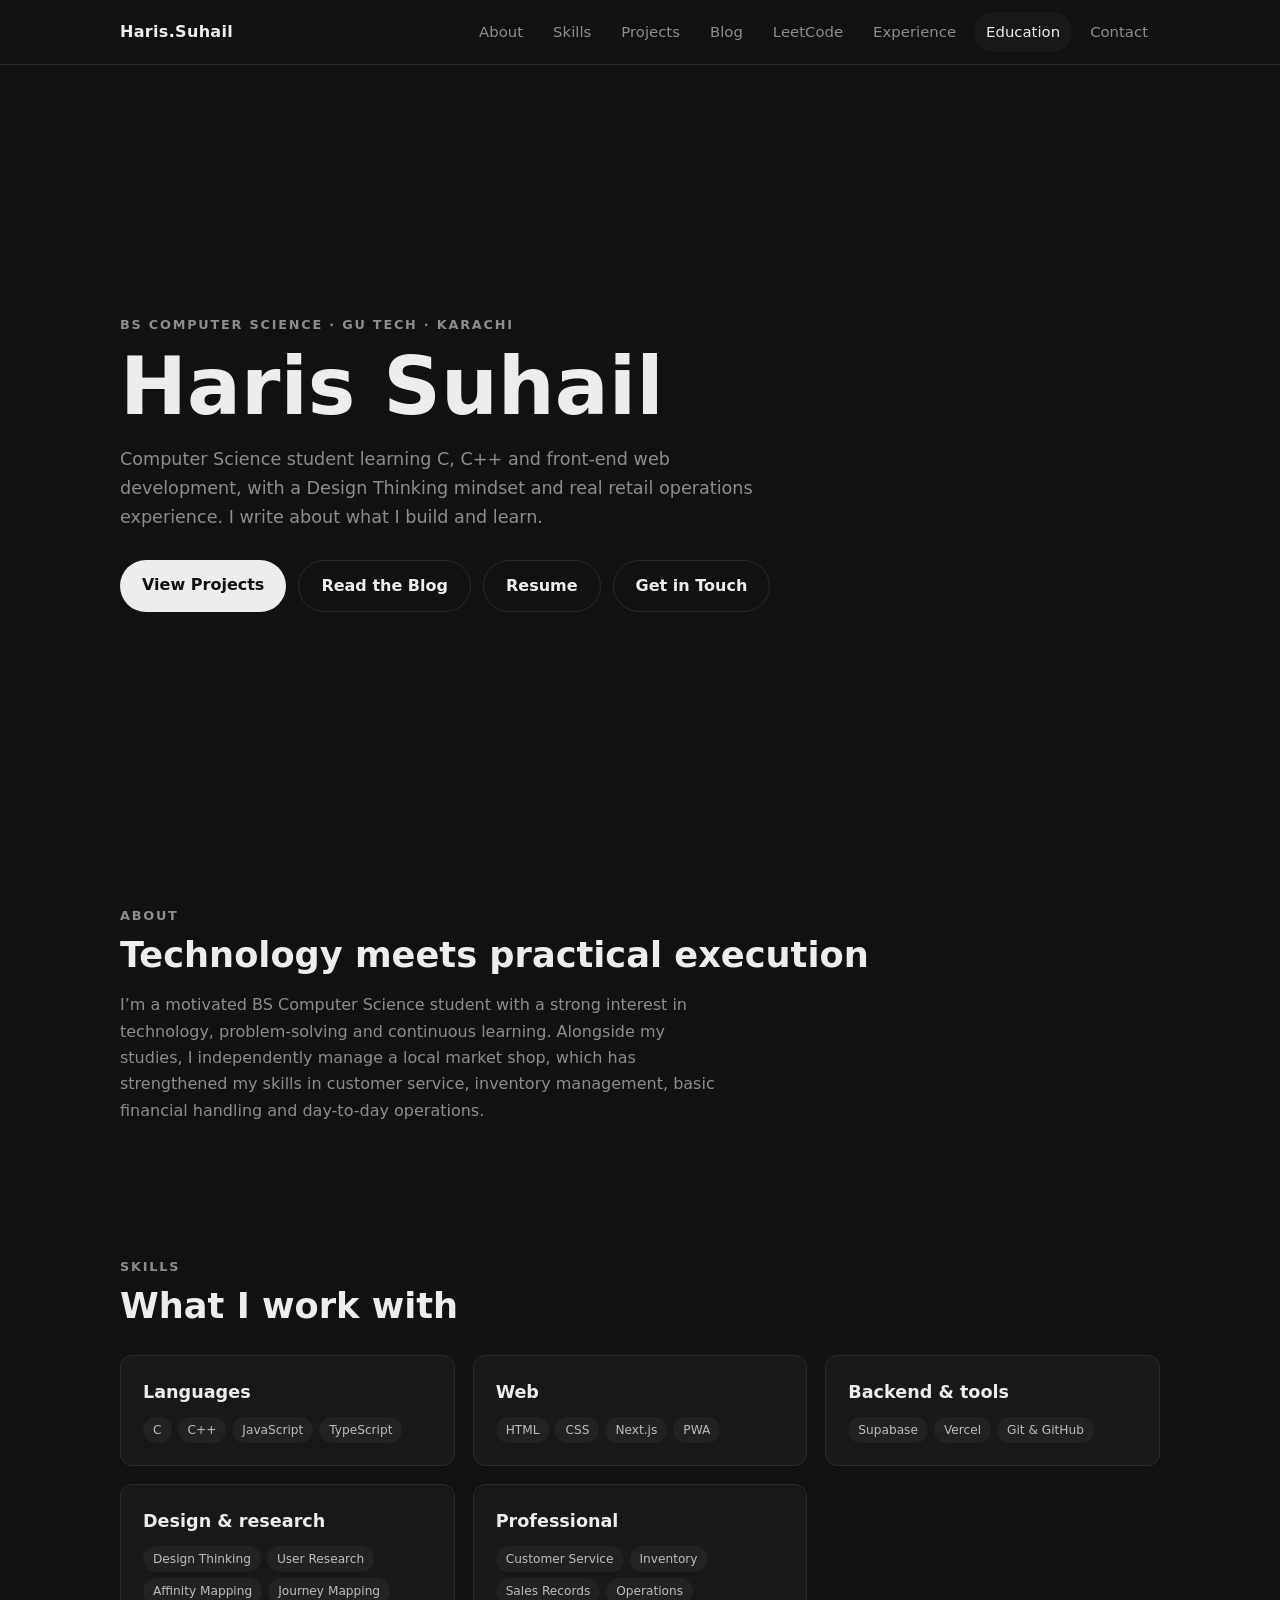
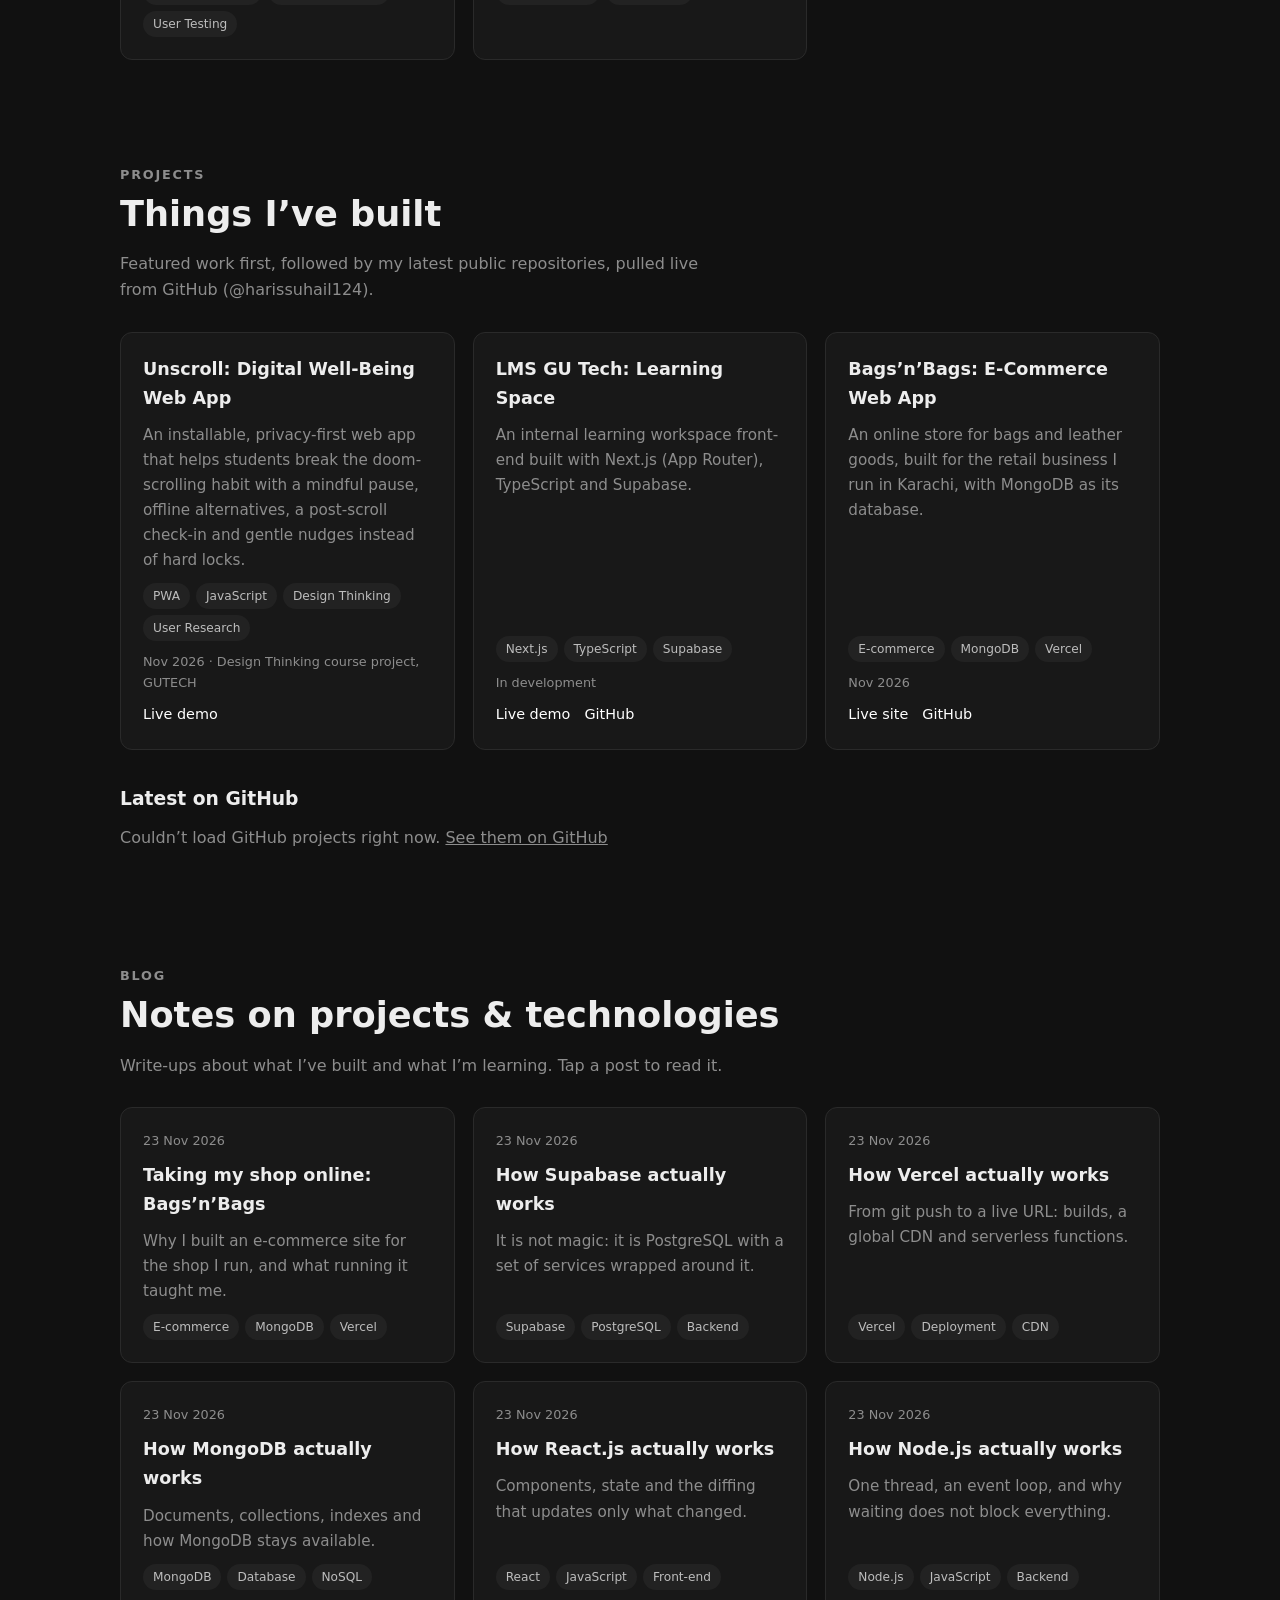
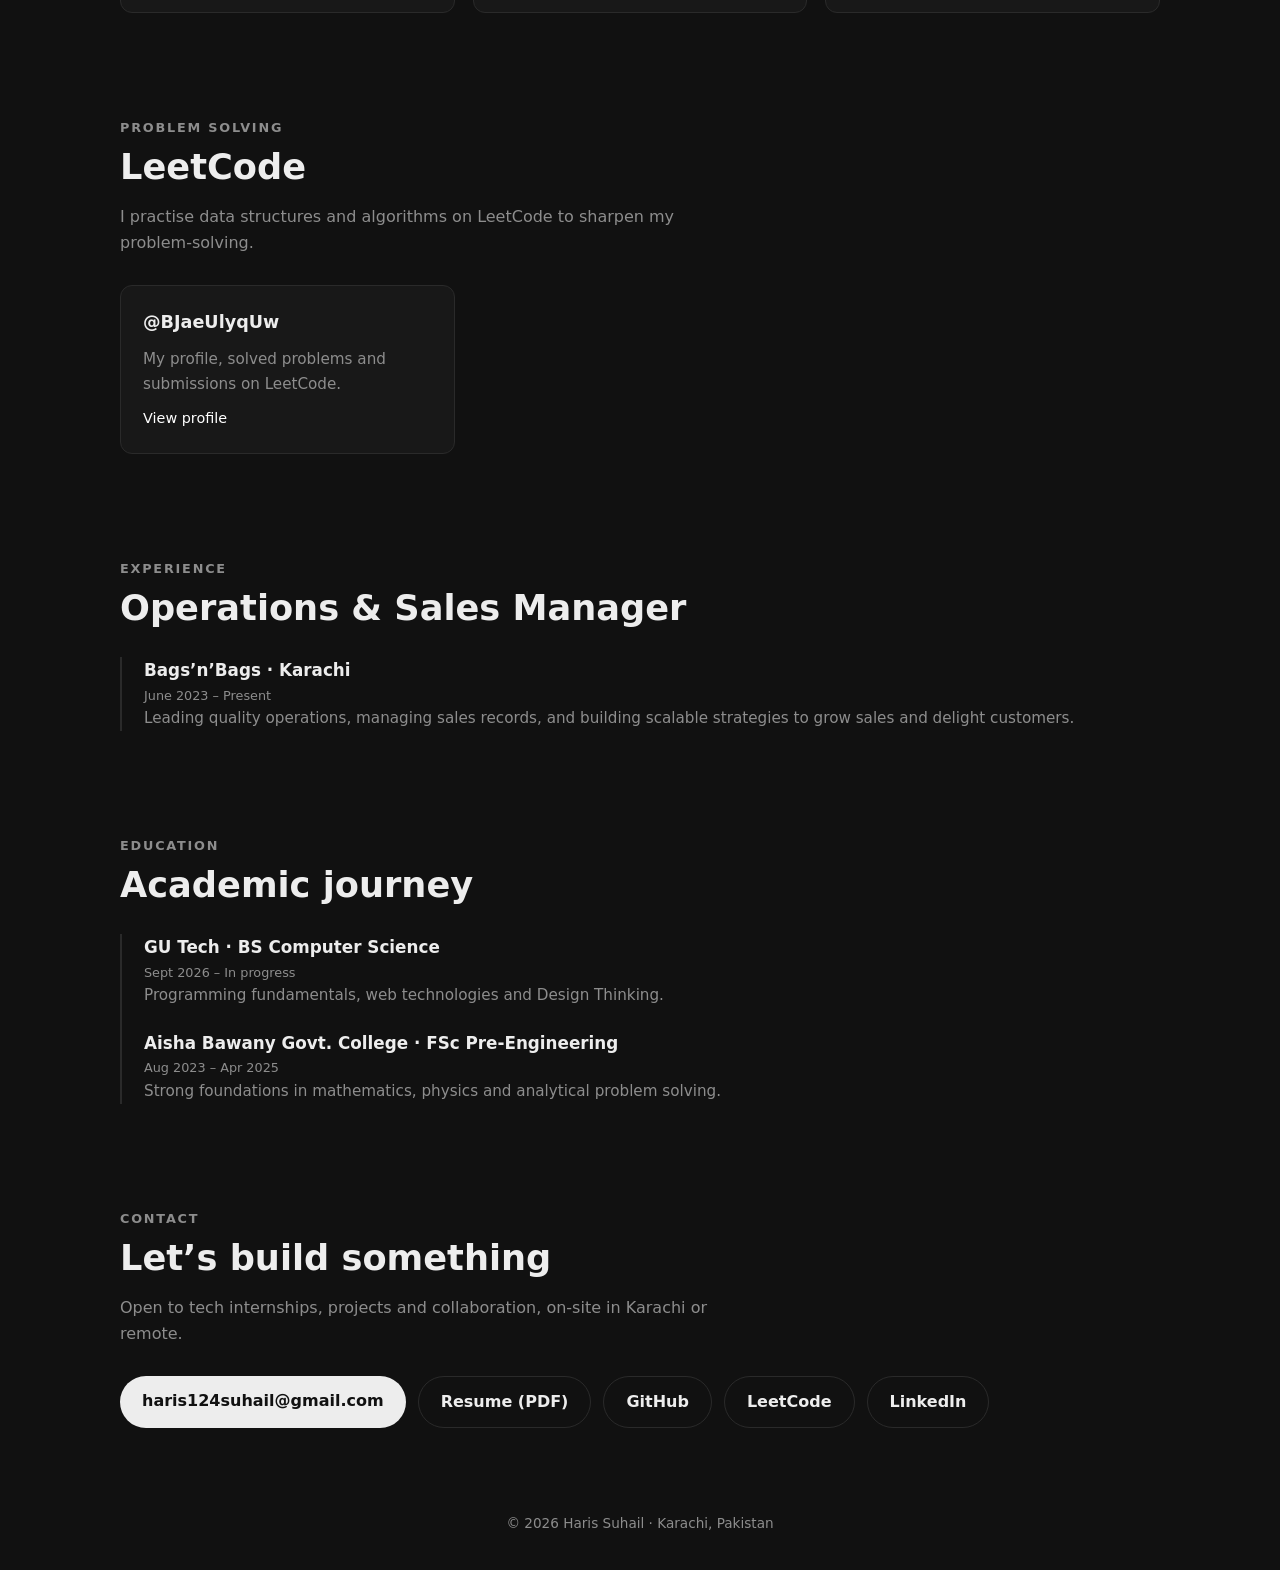
==== commit a3a844d4: "Update resume" ====
--- a/index.html
+++ b/index.html
@@ -59,6 +59,16 @@
 dialog::backdrop{background:rgba(0,0,0,.7)}
 dialog h2{margin:6px 0 4px}dialog p{margin:14px 0;color:#cfcfcf}
 .close{float:right;background:none;border:1px solid var(--border);color:var(--text);border-radius:10px;padding:4px 12px;cursor:pointer;font:inherit}
+.card.click{cursor:pointer}
+.card h3 a{text-decoration:none}
+.card.click:hover h3 a{text-decoration:underline}
+.detail{max-width:760px;padding-bottom:40px}
+.back{display:inline-block;margin:36px 0 18px;color:var(--muted);text-decoration:none}
+.back:hover{color:var(--text)}
+.detail h1{font-size:clamp(2rem,5vw,3rem);line-height:1.1;margin:6px 0 14px}
+.detail p{color:#cfcfcf;margin:14px 0}
+.detail ul.list{padding-left:20px;color:#cfcfcf;display:grid;gap:6px;margin:14px 0}
+.detail .btns{margin:24px 0 8px}
 footer{text-align:center;color:var(--muted);font-size:.85rem;padding:64px 20px 36px}
 </style>
 </head>
@@ -81,7 +91,7 @@
 </nav>
 
 <main id="top">
-<div class="wrap">
+<div class="wrap" id="home">
   <header class="hero">
     <div>
       <div class="eyebrow">BS Computer Science · GU Tech · Karachi</div>
@@ -90,6 +100,7 @@
       <div class="btns">
         <a class="btn p" href="#projects">View Projects</a>
         <a class="btn" href="#blog">Read the Blog</a>
+        <a class="btn" href="resume.pdf" target="_blank" rel="noopener">Resume</a>
         <a class="btn" href="#contact">Get in Touch</a>
       </div>
     </div>
@@ -105,10 +116,11 @@
     <div class="eyebrow">Skills</div>
     <h2>What I work with</h2>
     <div class="grid" style="margin-top:20px">
-      <div class="card"><h3>Languages</h3><ul class="tags"><li>C</li><li>C++</li><li>JavaScript</li></ul></div>
-      <div class="card"><h3>Front-end</h3><ul class="tags"><li>HTML5</li><li>CSS3</li><li>JavaScript</li></ul></div>
-      <div class="card"><h3>Practice</h3><ul class="tags"><li>Design Thinking</li><li>Git &amp; GitHub</li><li>User Research</li></ul></div>
-      <div class="card"><h3>Operations</h3><ul class="tags"><li>Inventory</li><li>Sales</li><li>Customer relations</li></ul></div>
+      <div class="card"><h3>Languages</h3><ul class="tags"><li>C</li><li>C++</li><li>JavaScript</li><li>TypeScript</li></ul></div>
+      <div class="card"><h3>Web</h3><ul class="tags"><li>HTML</li><li>CSS</li><li>Next.js</li><li>PWA</li></ul></div>
+      <div class="card"><h3>Backend &amp; tools</h3><ul class="tags"><li>Supabase</li><li>Vercel</li><li>Git &amp; GitHub</li></ul></div>
+      <div class="card"><h3>Design &amp; research</h3><ul class="tags"><li>Design Thinking</li><li>User Research</li><li>Affinity Mapping</li><li>Journey Mapping</li><li>User Testing</li></ul></div>
+      <div class="card"><h3>Professional</h3><ul class="tags"><li>Customer Service</li><li>Inventory</li><li>Sales Records</li><li>Operations</li></ul></div>
     </div>
   </section>
 
@@ -159,12 +171,14 @@
     <p class="lead">Open to tech internships, projects and collaboration, on-site in Karachi or remote.</p>
     <div class="btns">
       <a class="btn p" href="mailto:haris124suhail@gmail.com">haris124suhail@gmail.com</a>
+      <a class="btn" href="resume.pdf" target="_blank" rel="noopener">Resume (PDF)</a>
       <a class="btn" href="https://github.com/harissuhail124" target="_blank" rel="noopener">GitHub</a>
       <a class="btn" href="https://leetcode.com/u/BJaeUlyqUw/" target="_blank" rel="noopener">LeetCode</a>
       <a class="btn" href="https://www.linkedin.com/in/haris-suhail-5436482b0/" target="_blank" rel="noopener">LinkedIn</a>
     </div>
   </section>
 </div>
+<div class="wrap detail" id="detail" hidden></div>
 </main>
 <footer>© 2026 Haris Suhail · Karachi, Pakistan</footer>
 
@@ -173,11 +187,18 @@
 <script>
 /* ============ EDIT THESE ============ */
 const GH_USER = "harissuhail124";
-const HIDE_REPOS = ["harissuhail124", "haris-suhail"]; // repo names to never show
+const HIDE_REPOS = ["harissuhail124", "haris-suhail", "gutech-portal", "bagsnbags"]; // repo names to never show
 
 const FEATURED = [
-  { name: "Unscroll: Digital Well-Being App", desc: "A progressive web app helping school and university students build healthier screen habits. Built for my Design Thinking midterm sprint, informed by a student survey and interviews.", tags: ["PWA", "Design Thinking", "User Research"], url: "https://unscroll-seven.vercel.app", label: "Live demo" },
-  { name: "Bags’n’Bags", desc: "The website for my retail business in Karachi, a shop I have run alongside my studies since June 2023.", tags: ["Web", "Business"], url: "https://bagsnbags.vercel.app", label: "Visit site" }
+  { slug: "unscroll", name: "Unscroll: Digital Well-Being Web App", meta: "Nov 2026 · Design Thinking course project, GUTECH", desc: "An installable, privacy-first web app that helps students break the doom-scrolling habit with a mindful pause, offline alternatives, a post-scroll check-in and gentle nudges instead of hard locks.",
+    details: ["Four features: Pause (30-second breathing prompt), Swap (activity ideas and daily quests), Reflect (private check-ins with a 14-day chart) and Reach (copy-ready messages and a saved counselor contact)", "Private by design: no account, no tracking, all data stays on the user’s device", "Grounded in research: 9 student interviews, a 19-response survey and 4 published studies, then 5 student user tests", "Built in a three-person team with HTML, CSS, JavaScript and PWA, deployed on Vercel"],
+    tags: ["PWA", "JavaScript", "Design Thinking", "User Research"], url: "https://unscroll-seven.vercel.app", label: "Live demo" },
+  { slug: "lms-gutech", name: "LMS GU Tech: Learning Space", meta: "In development", desc: "An internal learning workspace front-end built with Next.js (App Router), TypeScript and Supabase.",
+    details: ["Responsive front-end with Next.js (App Router) and TypeScript", "Supabase SSR Auth for email/password login, with no public registration: access is limited to pre-created internal accounts", "Cookie-based session refresh and route protection, so the workspace requires a valid session", "Security-minded: no credentials in source control, and role checks planned through the authenticated profile and database RLS"],
+    tags: ["Next.js", "TypeScript", "Supabase"], url: "https://gutech-portal-kappa.vercel.app/", label: "Live demo", repo: "https://github.com/harissuhail124/gutech-portal" },
+  { slug: "bagsnbags", name: "Bags’n’Bags: E-Commerce Web App", meta: "Nov 2026", desc: "An online store for bags and leather goods, built for the retail business I run in Karachi, with MongoDB as its database.",
+    details: ["The online storefront for Bags’n’Bags, the shop I have run in Karachi since June 2023", "Uses MongoDB for its data", "Deployed on Vercel", "Shaped by day-to-day experience of stock, sales and customers"],
+    tags: ["E-commerce", "MongoDB", "Vercel"], url: "https://bagsnbags.vercel.app/", label: "Live site", repo: "https://github.com/harissuhail124/bagsnbags" }
 ];
 
 /* LeetCode: fill in stats and problems when you like; empty ones stay hidden. */
@@ -192,12 +213,12 @@
 
 /* Add new posts at the top. "body" is a list of paragraphs. */
 const POSTS = [
-  { slug: "bagsnbags", title: "Taking my shop online: Bags’n’Bags", date: "2026-11-23", tags: ["Web", "Vercel", "Business"],
-    excerpt: "Why I built a website for the shop I run, and what running it taught me.",
-    url: "https://bagsnbags.vercel.app", urlLabel: "Visit Bags’n’Bags",
-    body: [
-      "Since June 2023 I have run Bags’n’Bags, a retail business in Karachi, alongside my studies. Managing stock, sales records and customers every day shows you quickly what a business really needs from its website: clear products, fast loading and an easy way to get in touch.",
-      "The site is deployed on Vercel at bagsnbags.vercel.app. Building it let me apply what I learn in class to something real, and keeping it simple was a deliberate choice, because most customers visit from their phones."
+  { slug: "bagsnbags", title: "Taking my shop online: Bags’n’Bags", date: "2026-11-23", tags: ["E-commerce", "MongoDB", "Vercel"],
+    excerpt: "Why I built an e-commerce site for the shop I run, and what running it taught me.",
+    url: "https://bagsnbags.vercel.app/", urlLabel: "Visit Bags’n’Bags",
+    body: [
+      "Since June 2023 I have run Bags’n’Bags, a retail business in Karachi, alongside my studies. Managing stock, sales records and customers every day shows you quickly what a store’s website really needs: clear products, fast loading and an easy way to get in touch.",
+      "The result is an e-commerce web app for bags and leather goods. It uses MongoDB as its database and is deployed on Vercel at bagsnbags.vercel.app. Building it let me apply what I learn in class to a real business, and I kept it simple on purpose, because most customers visit from their phones."
     ] },
   { slug: "supabase", title: "How Supabase actually works", date: "2026-11-23", tags: ["Supabase", "PostgreSQL", "Backend"],
     excerpt: "It is not magic: it is PostgreSQL with a set of services wrapped around it.",
@@ -243,13 +264,23 @@
 function link(href, text) { const a = el("a", "", text); a.href = href; a.target = "_blank"; a.rel = "noopener"; return a; }
 function fmt(d) { return new Date(d).toLocaleDateString("en-GB", { day: "numeric", month: "short", year: "numeric" }); }
 
+const BASE_TITLE = document.title;
+let REPOS = [], reposState = "loading";
+function fLinks(p) { const l = []; if (p.url) l.push([p.url, p.label || "Open"]); if (p.repo) l.push([p.repo, "GitHub"]); return l; }
+function ext(u) { return /^https?:/.test(u) ? u : "https://" + u; }
+
+function projectCard(slug, name, desc, tags, meta, links) {
+  const c = el("article", "card click"); c.dataset.slug = slug;
+  const h = el("h3"); const a = el("a", "", name); a.href = "/project/" + encodeURIComponent(slug); h.appendChild(a);
+  c.append(h, el("p", "", desc));
+  if (tags.length) c.appendChild(tagList(tags));
+  if (meta) c.appendChild(el("div", "meta", meta));
+  if (links.length) { const row = el("div", "row"); links.forEach(l => row.appendChild(link(l[0], l[1]))); c.appendChild(row); }
+  return c;
+}
+
 /* featured projects */
-FEATURED.forEach(p => {
-  const c = el("article", "card");
-  c.append(el("h3", "", p.name), el("p", "", p.desc), tagList(p.tags));
-  if (p.url) { const r = el("div", "row"); r.appendChild(link(p.url, p.label || "Open")); c.appendChild(r); }
-  $("#featured").appendChild(c);
-});
+FEATURED.forEach(p => $("#featured").appendChild(projectCard(p.slug, p.name, p.desc, p.tags, p.meta || "", fLinks(p))));
 
 /* GitHub repos */
 async function loadRepos() {
@@ -263,26 +294,68 @@
     try { sessionStorage.setItem(key, JSON.stringify(data)); } catch (e) {}
   }
   const hide = HIDE_REPOS.map(n => n.toLowerCase());
-  const feat = FEATURED.map(f => f.name.toLowerCase());
-  const repos = data.filter(r => !r.fork && !hide.includes(r.name.toLowerCase()) && !r.name.toLowerCase().includes("unscroll"));
-  if (!repos.length) { $("#ghstatus").textContent = "No public repositories to show yet."; return; }
+  REPOS = data.filter(r => !r.fork && !hide.includes(r.name.toLowerCase()) && !r.name.toLowerCase().includes("unscroll"));
+  reposState = "done";
+  if (!REPOS.length) { $("#ghstatus").textContent = "No public repositories to show yet."; return; }
   $("#ghstatus").remove();
-  repos.forEach(r => {
-    const c = el("article", "card");
-    c.append(el("h3", "", r.name.replace(/[-_]+/g, " ")), el("p", "", r.description || "No description yet."));
+  REPOS.forEach(r => {
     const t = []; if (r.language) t.push(r.language); (r.topics || []).slice(0, 3).forEach(x => t.push(x));
-    if (t.length) c.appendChild(tagList(t));
-    c.appendChild(el("div", "meta", "Updated " + fmt(r.pushed_at)));
-    const row = el("div", "row"); row.appendChild(link(r.html_url, "Repo"));
-    if (r.homepage) row.appendChild(link(/^https?:/.test(r.homepage) ? r.homepage : "https://" + r.homepage, "Live"));
-    c.appendChild(row);
-    $("#repos").appendChild(c);
+    const links = [[r.html_url, "Repo"]]; if (r.homepage) links.push([ext(r.homepage), "Live"]);
+    $("#repos").appendChild(projectCard(r.name.toLowerCase(), r.name.replace(/[-_]+/g, " "), r.description || "No description yet.", t, "Updated " + fmt(r.pushed_at), links));
   });
 }
 loadRepos().catch(() => {
+  reposState = "error";
   const s = $("#ghstatus"); s.textContent = "Couldn’t load GitHub projects right now. ";
   s.appendChild(link("https://github.com/" + GH_USER, "See them on GitHub"));
+}).finally(() => route());
+
+/* project pages: /project/<slug> */
+function showHome() { $("#detail").hidden = true; $("#home").hidden = false; document.title = BASE_TITLE; }
+function showProject(slug) {
+  const d = $("#detail"); d.replaceChildren();
+  let name, desc, tags = [], links = [], points = [], meta = "";
+  const f = FEATURED.find(x => x.slug === slug);
+  const r = !f && REPOS.find(x => x.name.toLowerCase() === slug);
+  if (f) { name = f.name; desc = f.desc; tags = f.tags; meta = f.meta || ""; points = f.details || []; links = fLinks(f); }
+  else if (r) {
+    name = r.name.replace(/[-_]+/g, " "); desc = r.description || "No description yet.";
+    tags = [r.language].concat(r.topics || []).filter(Boolean); meta = "Last updated " + fmt(r.pushed_at);
+    links.push([r.html_url, "View repository"]); if (r.homepage) links.push([ext(r.homepage), "Live site"]);
+  } else if (reposState === "loading") { name = "Loading…"; desc = "Fetching project details."; }
+  else { name = "Project not found"; desc = "This project doesn’t exist or has been removed."; }
+  const back = el("a", "back", "← All projects"); back.href = "/#projects";
+  d.append(back, el("div", "eyebrow", "Project"), el("h1", "", name));
+  if (meta) d.appendChild(el("div", "meta", meta));
+  if (tags.length) d.appendChild(tagList(tags));
+  d.appendChild(el("p", "", desc));
+  if (points.length) { const ul = el("ul", "list"); points.forEach(t => ul.appendChild(el("li", "", t))); d.appendChild(ul); }
+  if (links.length) { const b = el("div", "btns"); links.forEach((l, i) => { const a = link(l[0], l[1]); a.className = "btn" + (i ? "" : " p"); b.appendChild(a); }); d.appendChild(b); }
+  $("#home").hidden = true; d.hidden = false;
+  document.title = name + " | Haris Suhail";
+}
+function route(path) {
+  const m = (path || location.pathname).match(/^\/project\/([^/]+)\/?$/);
+  if (m) showProject(decodeURIComponent(m[1]).toLowerCase()); else showHome();
+}
+function go(path, after) {
+  try { history.pushState(null, "", path); } catch (e) {}
+  route(path); window.scrollTo(0, 0);
+  if (after) after();
+}
+window.addEventListener("popstate", () => route());
+document.addEventListener("click", e => {
+  const a = e.target.closest("a"), href = a && a.getAttribute("href");
+  if (href && href.startsWith("/project/")) { e.preventDefault(); go(href); return; }
+  if (href && (href.startsWith("#") || href === "/#projects") && !$("#detail").hidden) {
+    e.preventDefault();
+    const t = document.querySelector(href.replace("/", ""));
+    go("/", () => { if (t) t.scrollIntoView(); });
+    return;
+  }
+  if (!a) { const c = e.target.closest(".card.click"); if (c) go("/project/" + encodeURIComponent(c.dataset.slug)); }
 });
+route();
 
 /* leetcode */
 (function () {
